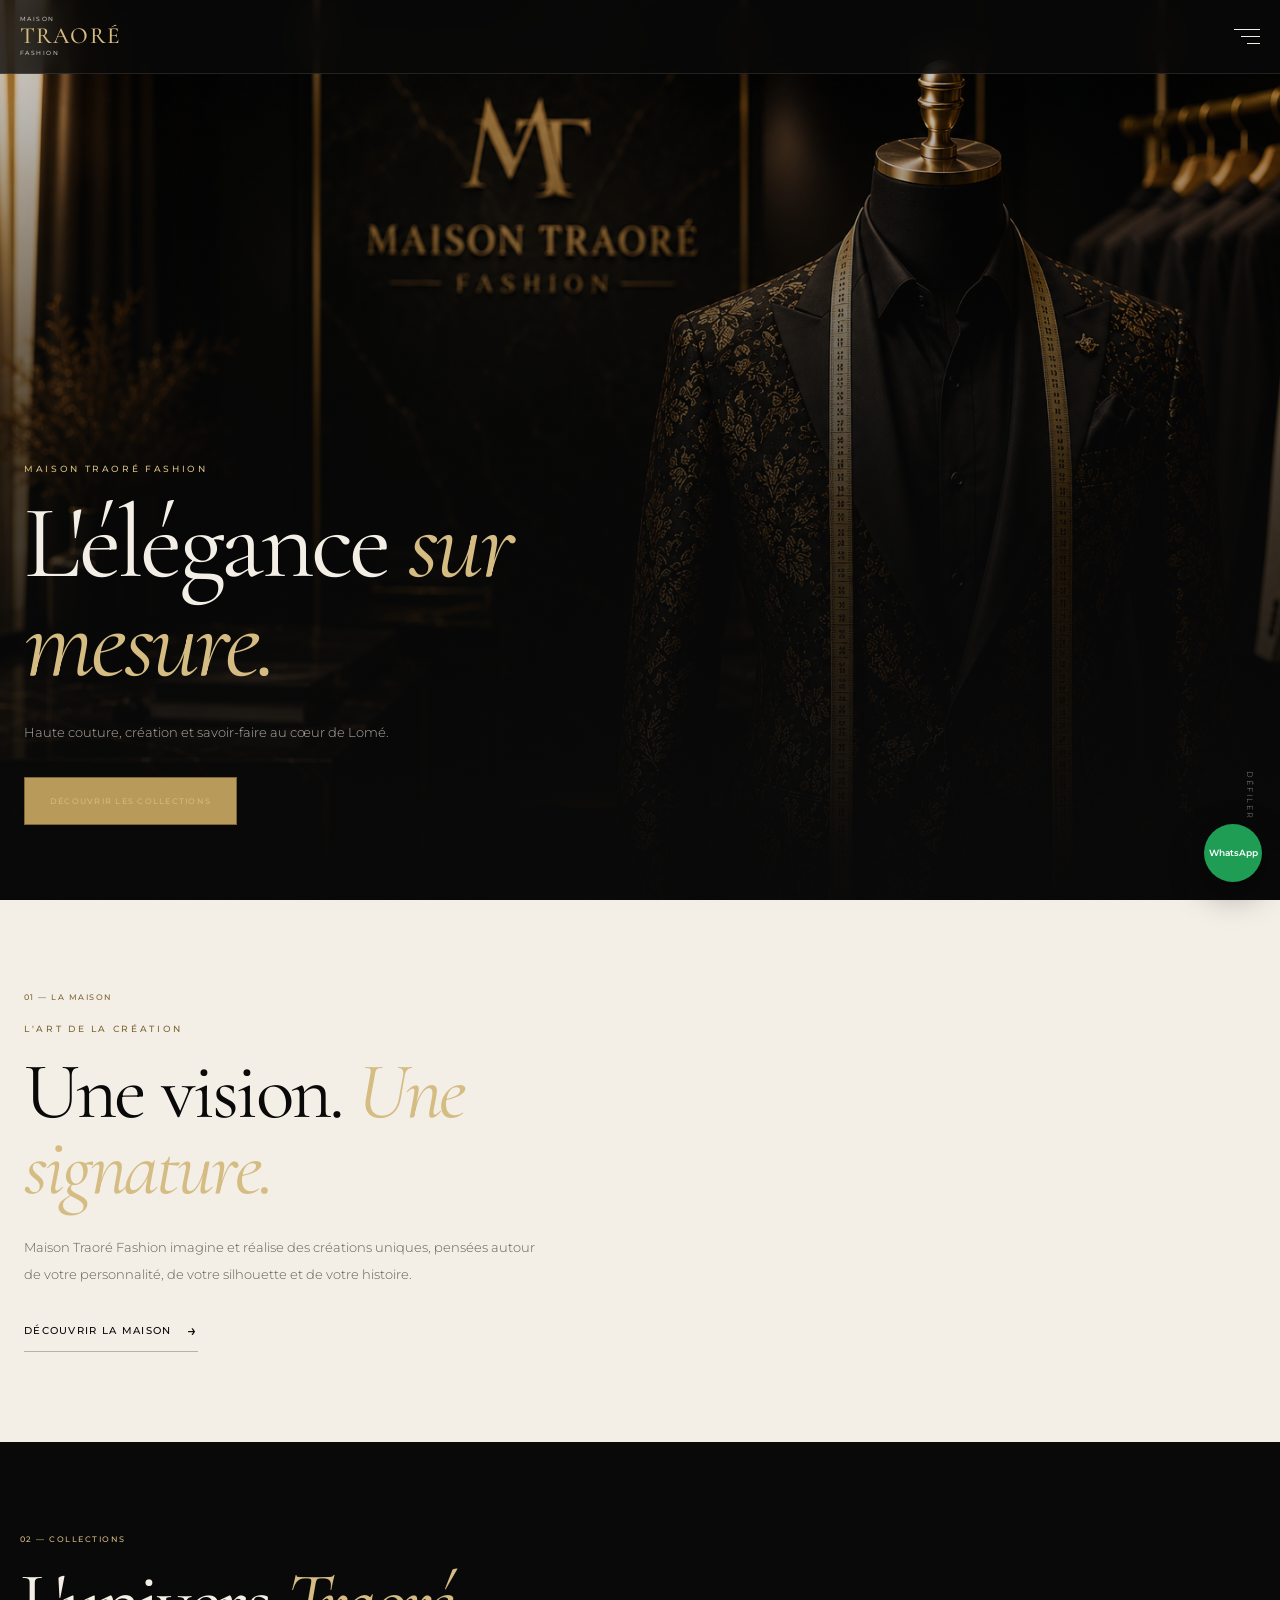
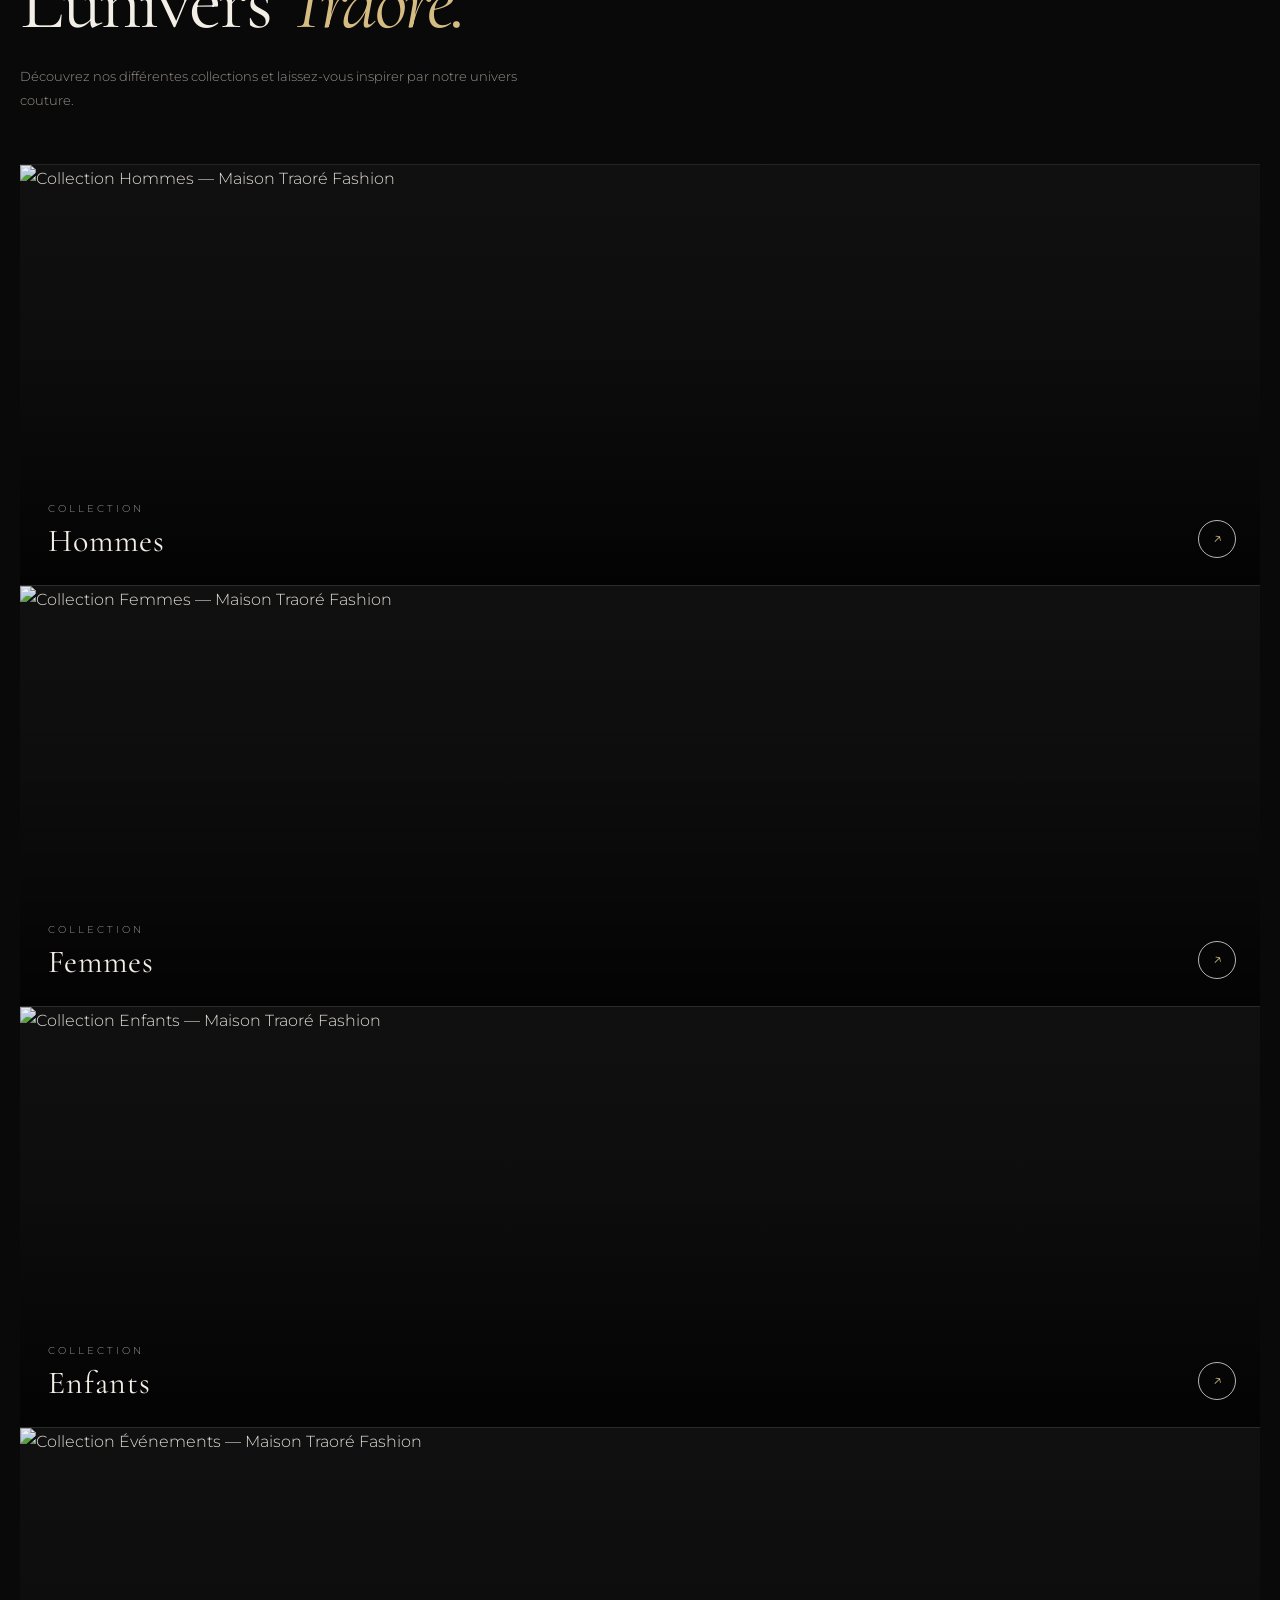
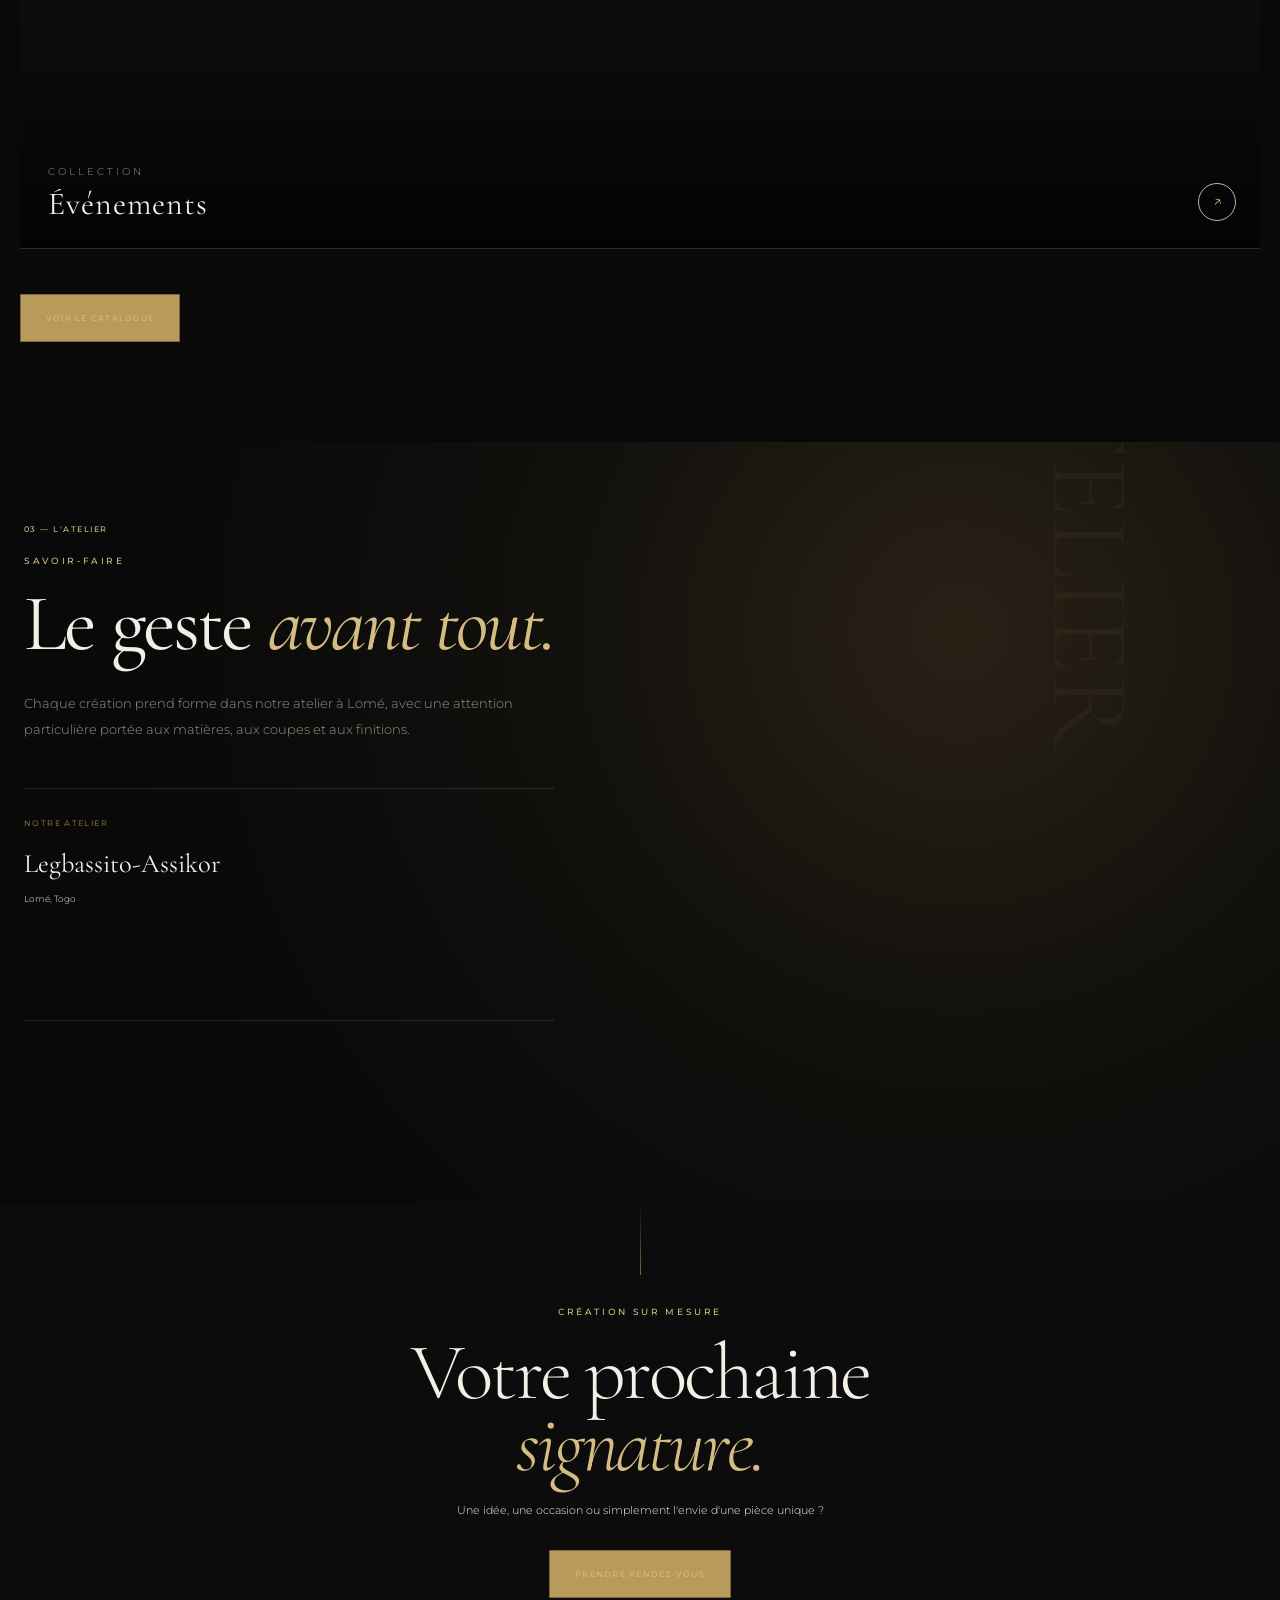
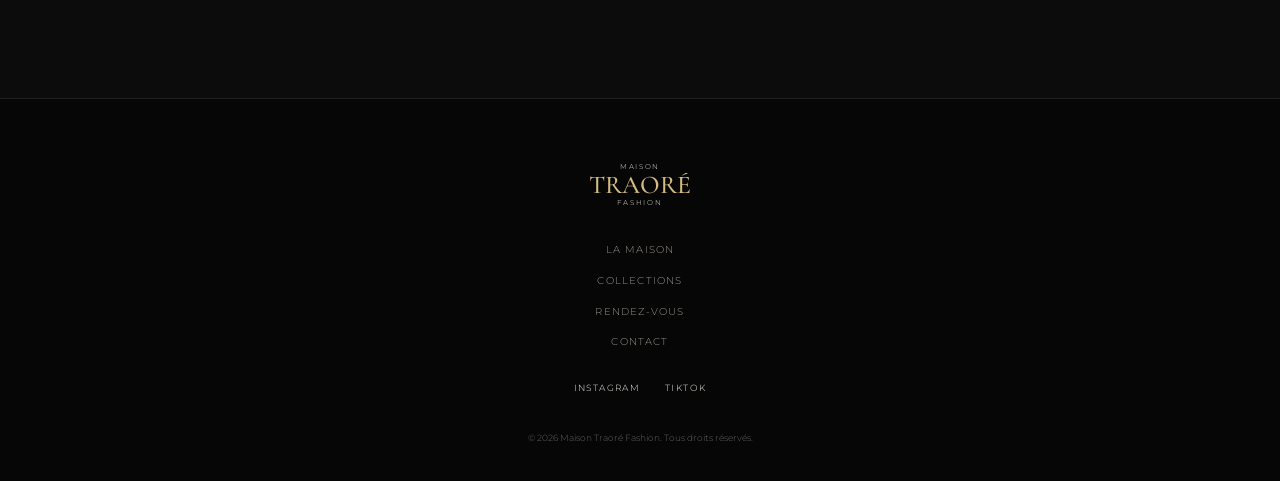
==== index.html @ 82c41916 "index.html aktualisieren" ====
<!DOCTYPE html>
<html lang="fr">
<head>
    <meta charset="UTF-8">
    <meta
        name="viewport"
        content="width=device-width, initial-scale=1.0"
    >
    <meta
        name="description"
        content="Maison Traoré Fashion — Haute couture, créations sur mesure et stylisme à Lomé, Togo. Découvrez nos collections Homme, Femme, Enfant et nos créations pour cérémonies."
    >
    <meta
        name="keywords"
        content="Maison Traoré Fashion, haute couture Lomé, couture Lomé, tailleur Lomé, styliste Lomé, vêtements sur mesure Togo, mode Togo, costume sur mesure, robe sur mesure, cérémonie Togo"
    >
    <meta
        name="author"
        content="Maison Traoré Fashion"
    >
    <meta
        name="robots"
        content="index, follow"
    >
    <meta
        name="theme-color"
        content="#0a0a0a"
    >
    <link
        rel="canonical"
        href="https://mtprod94-droid.github.io/maisontraorefashion/"
    >
    <!-- Open Graph / Social Sharing -->
    <meta
        property="og:type"
        content="website"
    >
    <meta
        property="og:locale"
        content="fr_FR"
    >
    <meta
        property="og:title"
        content="Maison Traoré Fashion | Haute Couture à Lomé"
    >
    <meta
        property="og:description"
        content="Haute couture, créations sur mesure et savoir-faire à Lomé, Togo."
    >
    <meta
        property="og:url"
        content="https://mtprod94-droid.github.io/maisontraorefashion/"
    >
    <meta
        property="og:site_name"
        content="Maison Traoré Fashion"
    >
    <title>
        Maison Traoré Fashion | Haute Couture à Lomé
    </title>
    <!-- Google Fonts -->
    <link
        rel="preconnect"
        href="https://fonts.googleapis.com"
    >
    <link
        rel="preconnect"
        href="https://fonts.gstatic.com"
        crossorigin
    >
    <link
        href="https://fonts.googleapis.com/css2?family=Cormorant+Garamond:wght@300;400;500;600;700&family=Montserrat:wght@300;400;500;600&display=swap"
        rel="stylesheet"
    >
    <!-- Main CSS -->
    <link
        rel="stylesheet"
        href="css/style.css"
    >
</head>
<body>
<!-- =====================================================
     HEADER
===================================================== -->
<header class="site-header">
    <a
        href="index.html"
        class="brand"
        aria-label="Maison Traoré Fashion — Accueil"
    >
        <span class="brand-small">
            MAISON
        </span>
        <span class="brand-name">
            TRAORÉ
        </span>
        <span class="brand-small">
            FASHION
        </span>
    </a>
    <button
        class="menu-toggle"
        type="button"
        aria-label="Ouvrir le menu"
        aria-expanded="false"
        aria-controls="main-navigation"
    >
        <span></span>
        <span></span>
        <span></span>
    </button>
    <nav
        id="main-navigation"
        class="main-navigation"
        aria-label="Navigation principale"
    >
        <a href="index.html">
            Accueil
        </a>
        <a href="about.html">
            La Maison
        </a>
        <a href="collections.html">
            Collections
        </a>
        <a href="#atelier">
            L'Atelier
        </a>
        <a href="rendez-vous.html">
            Rendez-vous
        </a>
        <a href="contact.html">
            Contact
        </a>
    </nav>
</header>
<!-- =====================================================
     HERO
===================================================== -->
<main>
    <section class="hero">
        <div
    class="hero-background"
    style="
        background-image: url('images/images/hero/hero-maison-traore.PNG');
        background-size: cover;
        background-position: center;
        background-repeat: no-repeat;
    "
></div>
        <div class="hero-overlay"></div>
        <div class="hero-content">
            <p class="eyebrow">
                MAISON TRAORÉ FASHION
            </p>
            <h1>
                L'élégance
                <em>sur mesure.</em>
            </h1>
            <p class="hero-text">
                Haute couture, création et savoir-faire
                au cœur de Lomé.
            </p>
            <a
                href="collections.html"
                class="primary-button"
            >
                Découvrir les collections
            </a>
        </div>
        <div class="hero-scroll">
            <span>
                DÉFILER
            </span>
            <i></i>
        </div>
    </section>
<!-- =====================================================
     INTRODUCTION
===================================================== -->
    <section class="intro">
        <div class="section-label">
            01 — LA MAISON
        </div>
        <div class="intro-content">
            <p class="eyebrow dark">
                L'ART DE LA CRÉATION
            </p>
            <h2>
                Une vision.
                <em>Une signature.</em>
            </h2>
            <p class="body-text">
                Maison Traoré Fashion imagine et réalise
                des créations uniques, pensées autour
                de votre personnalité, de votre silhouette
                et de votre histoire.
            </p>
            <a
                href="about.html"
                class="text-link"
            >
                Découvrir la Maison
                <span>→</span>
            </a>
        </div>
    </section>
<!-- =====================================================
     COLLECTIONS PREVIEW
===================================================== -->
    <section class="collections-preview">
        <div class="section-heading">
            <div class="section-label">
                02 — COLLECTIONS
            </div>
            <h2>
                L'univers
                <em>Traoré.</em>
            </h2>
            <p>
                Découvrez nos différentes collections
                et laissez-vous inspirer par notre
                univers couture.
            </p>
        </div>
        <div class="collection-list">

    <a
        href="hommes.html"
        class="collection-item collection-image-item"
    >
        <img
            src="images/images/collections/hommes-collection.PNG"
            alt="Collection Hommes — Maison Traoré Fashion"
        >

        <div class="collection-image-overlay"></div>

        <div class="collection-info">
            <span>COLLECTION</span>
            <h3>Hommes</h3>
        </div>

        <span class="collection-arrow">↗</span>
    </a>


    <a
        href="femmes.html"
        class="collection-item collection-image-item"
    >
        <img
            src="images/images/collections/femmes-collection.PNG"
            alt="Collection Femmes — Maison Traoré Fashion"
        >

        <div class="collection-image-overlay"></div>

        <div class="collection-info">
            <span>COLLECTION</span>
            <h3>Femmes</h3>
        </div>

        <span class="collection-arrow">↗</span>
    </a>


    <a
        href="enfants.html"
        class="collection-item collection-image-item"
    >
        <img
            src="images/images/collections/enfants-collection.PNG"
            alt="Collection Enfants — Maison Traoré Fashion"
        >

        <div class="collection-image-overlay"></div>

        <div class="collection-info">
            <span>COLLECTION</span>
            <h3>Enfants</h3>
        </div>

        <span class="collection-arrow">↗</span>
    </a>


    <a
        href="evenements.html"
        class="collection-item collection-image-item"
    >
        <img
            src="images/images/collections/evenements-collection.PNG"
            alt="Collection Événements — Maison Traoré Fashion"
        >

        <div class="collection-image-overlay"></div>

        <div class="collection-info">
            <span>COLLECTION</span>
            <h3>Événements</h3>
        </div>

        <span class="collection-arrow">↗</span>
    </a>

</div>
        <a
            href="collections.html"
            class="primary-button"
        >
            Voir le catalogue
        </a>
    </section>

<!-- =====================================================
     ATELIER
===================================================== -->
<section
    id="atelier"
    class="atelier"
>
    <div class="atelier-content">
        <div class="section-label">
            03 — L'ATELIER
        </div>
        <p class="eyebrow">
            SAVOIR-FAIRE
        </p>
        <h2>
            Le geste
            <em>avant tout.</em>
        </h2>
        <p class="body-text">
            Chaque création prend forme dans notre
            atelier à Lomé, avec une attention
            particulière portée aux matières,
            aux coupes et aux finitions.
        </p>
        <div class="atelier-location">
            <span>
                NOTRE ATELIER
            </span>
            <strong>
                Legbassito-Assikor
            </strong>
            <p>
                Lomé, Togo
            </p>
            <a
                href="https://maps.app.goo.gl/tiCYas9BjmdCrJ8i6?g_st=com.google.maps.preview.copy"
                target="_blank"
                rel="noopener noreferrer"
                class="text-link"
            >
                Voir l'atelier sur Google Maps
                <span>→</span>
            </a>
        </div>
        <a
            href="rendez-vous.html"
            class="text-link"
        >
            Prendre rendez-vous à l'atelier
            <span>→</span>
        </a>
    </div>
</section>
<!-- =====================================================
     RENDEZ-VOUS
===================================================== -->
    <section class="appointment">
        <div class="appointment-content">
            <p class="eyebrow">
                CRÉATION SUR MESURE
            </p>
            <h2>
                Votre prochaine
                <em>signature.</em>
            </h2>
            <p>
                Une idée, une occasion ou simplement
                l'envie d'une pièce unique ?
            </p>
            <a
                href="rendez-vous.html"
                class="primary-button"
            >
                Prendre rendez-vous
            </a>
        </div>
    </section>
</main>
<!-- =====================================================
     FOOTER
===================================================== -->
<footer class="site-footer">
    <div class="footer-brand">
        <span>
            MAISON
        </span>
        <strong>
            TRAORÉ
        </strong>
        <span>
            FASHION
        </span>
    </div>
    <div class="footer-links">
        <a href="about.html">
            La Maison
        </a>
        <a href="collections.html">
            Collections
        </a>
        <a href="rendez-vous.html">
            Rendez-vous
        </a>
        <a href="contact.html">
            Contact
        </a>
    </div>
    <div class="footer-social">
        <a
    href="https://www.instagram.com/maison_traore/"
    target="_blank"
    rel="noopener noreferrer"
    aria-label="Maison Traoré Fashion sur Instagram"
>
    Instagram
</a>
        <a
    href="https://www.tiktok.com/@togo.boy228"
    target="_blank"
    rel="noopener noreferrer"
    aria-label="Maison Traoré Fashion sur TikTok"
>
    TikTok
</a>
    </div>
    <p class="copyright">
        © 2026 Maison Traoré Fashion.
        Tous droits réservés.
    </p>
</footer>
<!-- =====================================================
     WHATSAPP
===================================================== -->
<a
    href="https://wa.me/22890509669"
    class="whatsapp-button"
    target="_blank"
    rel="noopener noreferrer"
    aria-label="Contacter Maison Traoré Fashion sur WhatsApp"
>
    <span>WhatsApp</span>
</a>
<!-- Main JavaScript -->
<script src="js/script.js"></script>
</body>
</html>
---- css/style.css ----
/* =========================================================
   MAISON TRAORÉ FASHION
   MOBILE-FIRST / HAUTE COUTURE
   ========================================================= */
/* =========================================================
   01 — RESET
   ========================================================= */
*,
*::before,
*::after {
    box-sizing: border-box;
    margin: 0;
    padding: 0;
}
html {
    scroll-behavior: smooth;
    background: #090909;
}
body {
    width: 100%;
    min-width: 320px;
    overflow-x: hidden;
    background: #090909;
    color: #f3eee6;
    font-family: "Montserrat", Arial, sans-serif;
    font-size: 16px;
    font-weight: 300;
    line-height: 1.7;
    -webkit-font-smoothing: antialiased;
    text-rendering: optimizeLegibility;
}
body.menu-open {
    overflow: hidden;
}
a {
    color: inherit;
    text-decoration: none;
}
button {
    border: 0;
    background: none;
    color: inherit;
    font: inherit;
}
img {
    display: block;
    width: 100%;
    max-width: 100%;
}
::selection {
    background: #b89a5a;
    color: #090909;
}
/* =========================================================
   02 — DESIGN VARIABLES
   ========================================================= */
:root {
    --black: #090909;
    --black-soft: #101010;
    --black-light: #181818;
    --cream: #f3eee6;
    --cream-dark: #ded5c8;
    --gold: #b89a5a;
    --gold-light: #d4bc82;
    --gold-dark: #806637;
    --gray: #99938b;
    --gray-dark: #68635d;
    --white: #ffffff;
    --border-dark: rgba(255,255,255,0.11);
    --border-gold: rgba(184,154,90,0.35);
    --border-light: rgba(0,0,0,0.12);
    --serif: "Cormorant Garamond", Georgia, serif;
    --sans: "Montserrat", Arial, sans-serif;
    --ease: cubic-bezier(.22,1,.36,1);
}
/* =========================================================
   03 — TYPOGRAPHY
   ========================================================= */
h1,
h2,
h3 {
    font-family: var(--serif);
    font-weight: 400;
    line-height: 0.95;
    letter-spacing: -0.035em;
}
h1 {
    font-size: clamp(4rem, 18vw, 6.5rem);
}
h2 {
    font-size: clamp(3rem, 14vw, 5rem);
}
h3 {
    font-size: 2.2rem;
}
em {
    color: var(--gold-light);
    font-style: italic;
}
.eyebrow {
    margin-bottom: 18px;
    color: var(--gold-light);
    font-family: var(--sans);
    font-size: 0.59rem;
    font-weight: 500;
    letter-spacing: 0.28em;
    line-height: 1.5;
    text-transform: uppercase;
}
.eyebrow.dark {
    color: var(--gold-dark);
}
.body-text {
    max-width: 520px;
    margin-top: 28px;
    color: var(--gray);
    font-size: 0.82rem;
    line-height: 2;
}
/* =========================================================
   04 — HEADER
   ========================================================= */
.site-header {
    position: fixed;
    z-index: 1000;
    top: 0;
    left: 0;
    display: flex;
    align-items: center;
    justify-content: space-between;
    width: 100%;
    height: 74px;
    padding: 0 20px;
    background: rgba(9,9,9,0.78);
    border-bottom: 1px solid var(--border-dark);
    backdrop-filter: blur(18px);
    -webkit-backdrop-filter: blur(18px);
}
/* =========================================================
   05 — BRAND
   ========================================================= */
.brand {
    display: flex;
    flex-direction: column;
    line-height: 0.82;
    transition:
        opacity 0.3s ease,
        transform 0.5s var(--ease);
}
.brand:hover {
    opacity: 0.8;
    transform: translateY(-1px);
}
.brand-small {
    color: var(--cream);
    font-family: var(--sans);
    font-size: 0.38rem;
    font-weight: 400;
    letter-spacing: 0.24em;
}
.brand-name {
    margin: 5px 0;
    color: var(--gold-light);
    font-family: var(--serif);
    font-size: 1.45rem;
    font-weight: 500;
    letter-spacing: 0.05em;
}
/* =========================================================
   06 — MOBILE MENU BUTTON
   ========================================================= */
.menu-toggle {
    position: relative;
    z-index: 1100;
    display: flex;
    flex-direction: column;
    justify-content: center;
    gap: 6px;
    width: 46px;
    height: 46px;
    cursor: pointer;
}
.menu-toggle span {
    display: block;
    width: 26px;
    height: 1px;
    margin-left: auto;
    background: var(--cream);
    transform-origin: center;
    transition:
        transform 0.5s var(--ease),
        width 0.4s var(--ease),
        opacity 0.3s ease;
}
.menu-toggle span:nth-child(2) {
    width: 19px;
}
.menu-toggle span:nth-child(3) {
    width: 13px;
}
.menu-toggle.active span:nth-child(1) {
    width: 25px;
    transform: translateY(7px) rotate(45deg);
}
.menu-toggle.active span:nth-child(2) {
    opacity: 0;
    transform: scaleX(0);
}
.menu-toggle.active span:nth-child(3) {
    width: 25px;
    transform: translateY(-7px) rotate(-45deg);
}
/* =========================================================
   07 — MOBILE NAVIGATION
   ========================================================= */
.main-navigation {
    position: fixed;
    z-index: 1050;
    top: 74px;
    right: 0;
    display: flex;
    flex-direction: column;
    width: 100%;
    height: calc(100dvh - 74px);
    padding: 28px 24px 50px;
    background: rgba(9,9,9,0.98);
    overflow-y: auto;
    transform: translateX(100%);
    transition:
        transform 0.75s var(--ease);
}
.main-navigation.open {
    transform: translateX(0);
}
.main-navigation a {
    position: relative;
    display: flex;
    align-items: center;
    min-height: 65px;
    border-bottom: 1px solid var(--border-dark);
    color: var(--cream);
    font-family: var(--serif);
    font-size: 2rem;
    transition:
        color 0.3s ease,
        padding-left 0.5s var(--ease);
}
.main-navigation a::after {
    content: "↗";
    margin-left: auto;
    color: var(--gold-light);
    font-family: var(--sans);
    font-size: 0.7rem;
    opacity: 0;
    transform: translateX(-12px);
    transition:
        opacity 0.3s ease,
        transform 0.5s var(--ease);
}
.main-navigation a:hover {
    padding-left: 8px;
    color: var(--gold-light);
}
.main-navigation a:hover::after {
    opacity: 1;
    transform: translateX(0);
}
/* =========================================================
   08 — HERO
   ========================================================= */
.hero {
    position: relative;
    display: flex;
    align-items: flex-end;
    min-height: 100svh;
    padding: 130px 24px 75px;
    overflow: hidden;
    background: var(--black);
}
.hero-background {
    position: absolute;
    inset: 0;
    background:
        radial-gradient(
            circle at 70% 25%,
            #302719 0%,
            #16120d 28%,
            #090909 70%
        );
    transform: scale(1.02);
}
.hero-overlay {
    position: absolute;
    inset: 0;
    background:
        linear-gradient(
            to top,
            rgba(9,9,9,0.98) 4%,
            rgba(9,9,9,0.7) 48%,
            rgba(9,9,9,0.15) 100%
        );
}
.hero-content {
    position: relative;
    z-index: 2;
    max-width: 650px;
    animation:
        hero-in 1.1s 0.15s both var(--ease);
}
.hero-content h1 {
    max-width: 600px;
    margin-bottom: 28px;
}
.hero-text {
    max-width: 430px;
    margin-bottom: 32px;
    color: rgba(243,238,230,0.72);
    font-size: 0.82rem;
    line-height: 1.9;
}
@keyframes hero-in {
    from {
        opacity: 0;
        transform: translateY(45px);
    }
    to {
        opacity: 1;
        transform: translateY(0);
    }
}
/* =========================================================
   09 — PAGE HERO
   ========================================================= */
.page-hero {
    position: relative;
    display: flex;
    align-items: flex-end;
    min-height: 72svh;
    padding: 130px 24px 75px;
    overflow: hidden;
    background: var(--black);
}
.page-hero-background {
    position: absolute;
    inset: 0;
    background:
        radial-gradient(
            circle at 75% 20%,
            #2b2418 0%,
            #15120e 30%,
            #090909 75%
        );
    transform: scale(1.03);
}
.page-hero-overlay {
    position: absolute;
    inset: 0;
    background:
        linear-gradient(
            to top,
            rgba(9,9,9,0.98) 5%,
            rgba(9,9,9,0.68) 55%,
            rgba(9,9,9,0.2) 100%
        );
}
.page-hero-content {
    position: relative;
    z-index: 2;
    width: 100%;
    max-width: 700px;
    animation:
        page-hero-in 1s 0.1s both var(--ease);
}
.page-hero-content h1 {
    margin-bottom: 25px;
}
.hero-description {
    max-width: 470px;
    color: rgba(243,238,230,0.7);
    font-size: 0.8rem;
    line-height: 1.9;
}
@keyframes page-hero-in {
    from {
        opacity: 0;
        transform: translateY(35px);
    }
    to {
        opacity: 1;
        transform: translateY(0);
    }
}
/* =========================================================
   10 — HERO SCROLL
   ========================================================= */
.hero-scroll {
    position: absolute;
    z-index: 3;
    right: 24px;
    bottom: 30px;
    display: flex;
    align-items: center;
    gap: 10px;
    color: var(--gray);
    font-size: 0.5rem;
    letter-spacing: 0.25em;
    writing-mode: vertical-rl;
}
.hero-scroll i {
    display: block;
    width: 1px;
    height: 40px;
    background: var(--gold);
    animation: scroll-line 1.8s infinite ease-in-out;
}
@keyframes scroll-line {
    0%,
    100% {
        opacity: 0.3;
        transform: scaleY(0.5);
        transform-origin: top;
    }
    50% {
        opacity: 1;
        transform: scaleY(1);
    }
}
/* =========================================================
   11 — BUTTONS
   ========================================================= */
.primary-button {
    display: inline-flex;
    align-items: center;
    justify-content: center;
    min-height: 52px;
    padding: 0 26px;
    background: var(--gold);
    color: var(--black);
    font-family: var(--sans);
    font-size: 0.6rem;
    font-weight: 500;
    letter-spacing: 0.14em;
    text-transform: uppercase;
    transition:
        background 0.3s ease,
        color 0.3s ease,
        transform 0.5s var(--ease);
}
.primary-button:hover {
    background: var(--gold-light);
    transform: translateY(-3px);
}
/* =========================================================
   12 — SECTION LABEL
   ========================================================= */
.section-label {
    margin-bottom: 45px;
    color: var(--gold-light);
    font-family: var(--sans);
    font-size: 0.57rem;
    font-weight: 500;
    letter-spacing: 0.22em;
}
.intro .section-label {
    color: var(--gold-dark);
}
/* =========================================================
   13 — INTRO
   ========================================================= */
.intro {
    padding: 90px 24px;
    background: var(--cream);
    color: var(--black);
}
.intro-content {
    max-width: 650px;
}
.intro h2 {
    max-width: 600px;
}
.intro .body-text {
    color: #625d56;
}
/* =========================================================
   14 — TEXT LINK
   ========================================================= */
.text-link {
    display: inline-flex;
    align-items: center;
    gap: 15px;
    margin-top: 30px;
    color: var(--black);
    font-family: var(--sans);
    font-size: 0.62rem;
    font-weight: 500;
    letter-spacing: 0.13em;
    text-transform: uppercase;
    border-bottom: 1px solid rgba(0,0,0,0.25);
    padding-bottom: 7px;
    transition:
        color 0.3s ease,
        gap 0.5s var(--ease);
}
.text-link span {
    font-size: 1rem;
}
.text-link:hover {
    gap: 22px;
    color: var(--gold-dark);
}
/* =========================================================
   15 — COLLECTION PREVIEW
========================================================= */
.collections-preview {
    padding: 90px 20px 100px;
    background: var(--black);
}
.section-heading {
    margin-bottom: 50px;
}
.section-heading h2 {
    max-width: 600px;
}
.section-heading p {
    max-width: 500px;
    margin-top: 25px;
    color: var(--gray);
    font-size: 0.8rem;
    line-height: 1.9;
}
.collection-list {
    border-top: 1px solid var(--border-dark);
}
.collection-item {
    display: grid;
    grid-template-columns: 48px 1fr 30px;
    align-items: center;
    gap: 12px;
    min-height: 115px;
    border-bottom: 1px solid var(--border-dark);
    transition:
        padding-left 0.5s var(--ease),
        background 0.5s ease;
}
.collection-item:hover {
    padding-left: 8px;
    background:
        linear-gradient(
            90deg,
            rgba(185,154,90,0.08),
            transparent
        );
}
.collection-number {
    color: var(--gold-dark);
    font-family: var(--sans);
    font-size: 0.6rem;
    letter-spacing: 0.1em;
}
.collection-info span {
    display: block;
    margin-bottom: 5px;
    color: var(--gray);
    font-family: var(--sans);
    font-size: 0.48rem;
    letter-spacing: 0.2em;
}
.collection-info h3 {
    color: var(--cream);
    font-size: 2rem;
}
.collection-arrow {
    color: var(--gold-light);
    font-size: 1.1rem;
    transition:
        transform 0.5s var(--ease);
}
.collection-item:hover .collection-arrow {
    transform: translate(3px, -3px);
}
.collections-preview > .primary-button {
    margin-top: 45px;
}
/* =========================================================
   16 — CATALOGUE PAGE
========================================================= */
.catalog {
    padding: 80px 20px 100px;
    background: var(--black);
}
.catalog-header {
    max-width: 700px;
    margin-bottom: 55px;
}
.catalog-header h2 {
    max-width: 650px;
}
.heading-description {
    max-width: 520px;
    margin-top: 25px;
    color: var(--gray);
    font-size: 0.82rem;
    line-height: 2;
}
/* =========================================================
   17 — BREADCRUMB
========================================================= */
.menu-breadcrumb {
    display: flex;
    align-items: center;
    gap: 9px;
    margin-bottom: 55px;
    color: var(--gray);
    font-family: var(--sans);
    font-size: 0.58rem;
    letter-spacing: 0.12em;
    text-transform: uppercase;
}
.menu-breadcrumb a {
    color: var(--gold-light);
    transition: color 0.3s ease;
}
.menu-breadcrumb a:hover {
    color: var(--white);
}
.menu-breadcrumb strong {
    color: var(--cream);
    font-weight: 400;
}
/* =========================================================
   18 — CATALOGUE GRID
========================================================= */
.catalog-grid {
    display: grid;
    gap: 18px;
}
.catalog-card {
    position: relative;
    display: flex;
    flex-direction: column;
    min-height: 390px;
    overflow: hidden;
    background: var(--black-light);
    border: 1px solid var(--border-dark);
    transition:
        transform 0.6s var(--ease),
        border-color 0.4s ease;
}
.catalog-card:hover {
    transform: translateY(-5px);
    border-color: var(--border-gold);
}
.catalog-card-image {
    position: relative;
    min-height: 230px;
    background:
        linear-gradient(
            135deg,
            #262019,
            #11100e
        );
    overflow: hidden;
}
.catalog-card-image::after {
    content: "";
    position: absolute;
    inset: 0;
    background:
        linear-gradient(
            to bottom,
            transparent 40%,
            rgba(9,9,9,0.5)
        );
}
.catalog-men {
    background:
        radial-gradient(
            circle at 50% 30%,
            #3a3023,
            #11100e 70%
        );
}
.catalog-women {
    background:
        radial-gradient(
            circle at 50% 30%,
            #33291f,
            #11100e 70%
        );
}
.catalog-children {
    background:
        radial-gradient(
            circle at 50% 30%,
            #302a21,
            #11100e 70%
        );
}
.catalog-events {
    background:
        radial-gradient(
            circle at 50% 30%,
            #3a2d1d,
            #11100e 70%
        );
}
.catalog-card-content {
    position: relative;
    z-index: 2;
    display: flex;
    flex-direction: column;
    flex: 1;
    padding: 25px 22px 28px;
    background: var(--black-light);
}
.catalog-card-content > span {
    margin-bottom: 8px;
    color: var(--gold-light);
    font-family: var(--sans);
    font-size: 0.5rem;
    letter-spacing: 0.2em;
}
.catalog-card-content h3 {
    margin-bottom: 10px;
    color: var(--cream);
    font-size: 2.3rem;
}
.catalog-card-content p {
    margin-top: auto;
    color: var(--gray);
    font-size: 0.72rem;
    line-height: 1.8;
}
/* =========================================================
   19 — ATELIER
========================================================= */
.atelier {
    position: relative;
    min-height: 650px;
    display: flex;
    align-items: flex-end;
    padding: 80px 24px;
    background:
        radial-gradient(
            circle at 75% 25%,
            #292116 0%,
            #11100d 38%,
            #090909 75%
        );
    overflow: hidden;
}
.atelier::before {
    content: "ATELIER";
    position: absolute;
    top: 35px;
    right: -25px;
    color: rgba(185,154,90,0.06);
    font-family: var(--serif);
    font-size: 7rem;
    line-height: 1;
    transform: rotate(90deg);
}
.atelier-content {
    position: relative;
    z-index: 2;
    max-width: 600px;
}
/* =========================================================
   20 — APPOINTMENT
========================================================= */
.appointment {
    padding: 100px 24px;
    background:
        linear-gradient(
            135deg,
            #19140d,
            #0a0a0a
        );
    text-align: center;
}
.appointment-content {
    max-width: 620px;
    margin: 0 auto;
}
.appointment h2 {
    margin-bottom: 25px;
}
.appointment p:not(.eyebrow) {
    max-width: 450px;
    margin: 0 auto 32px;
    color: var(--gray);
    font-size: 0.8rem;
    line-height: 1.9;
}
/* =========================================================
   21 — FOOTER
========================================================= */
.site-footer {
    padding: 65px 24px 35px;
    background: #060606;
    border-top: 1px solid var(--border-dark);
    text-align: center;
}
.footer-brand {
    display: flex;
    flex-direction: column;
    margin-bottom: 35px;
    line-height: 0.8;
}
.footer-brand span {
    color: var(--cream);
    font-size: 0.43rem;
    letter-spacing: 0.25em;
}
.footer-brand strong {
    margin: 5px 0;
    color: var(--gold-light);
    font-family: var(--serif);
    font-size: 1.6rem;
    font-weight: 500;
}
.footer-links {
    display: flex;
    flex-direction: column;
    gap: 14px;
    margin-bottom: 30px;
}
.footer-links a {
    color: var(--gray);
    font-size: 0.62rem;
    letter-spacing: 0.12em;
    text-transform: uppercase;
    transition: color 0.3s ease;
}
.footer-links a:hover {
    color: var(--gold-light);
}
.footer-social {
    display: flex;
    justify-content: center;
    gap: 25px;
    margin-bottom: 35px;
}
.footer-social a {
    color: var(--cream);
    font-size: 0.58rem;
    letter-spacing: 0.15em;
    text-transform: uppercase;
    transition: color 0.3s ease;
}
.footer-social a:hover {
    color: var(--gold-light);
}
.copyright {
    color: #626262;
    font-size: 0.55rem;
}
/* =========================================================
   22 — WHATSAPP
========================================================= */
.whatsapp-button {
    position: fixed;
    z-index: 900;
    right: 18px;
    bottom: 18px;
    display: flex;
    align-items: center;
    justify-content: center;
    width: 58px;
    height: 58px;
    border-radius: 50%;
    background: #1f9d55;
    color: #ffffff;
    box-shadow:
        0 12px 35px rgba(0,0,0,0.4);
    font-size: 0.55rem;
    font-weight: 600;
    transition:
        transform 0.5s var(--ease),
        box-shadow 0.5s var(--ease);
}
.whatsapp-button:hover {
    transform: scale(1.08);
    box-shadow:
        0 16px 45px rgba(0,0,0,0.5);
}
/* =========================================================
   23 — SCROLL REVEAL
========================================================= */
.reveal {
    opacity: 0;
    transform: translateY(35px);
    transition:
        opacity 0.9s var(--ease),
        transform 0.9s var(--ease);
}
.reveal.is-visible {
    opacity: 1;
    transform: translateY(0);
}
/* =========================================================
   24 — FOCUS
========================================================= */
:focus-visible {
    outline: 1px solid var(--gold-light);
    outline-offset: 5px;
}
/* =========================================================
   25 — REDUCED MOTION
========================================================= */
@media (prefers-reduced-motion: reduce) {
    html {
        scroll-behavior: auto;
    }
    *,
    *::before,
    *::after {
        animation-duration: 0.01ms !important;
        animation-iteration-count: 1 !important;
        transition-duration: 0.01ms !important;
    }
}
/* =========================================================
   END — MOBILE FIRST
   ========================================================= */

/* =========================================================
   MULTI-LEVEL MOBILE NAVIGATION
   ========================================================= */
.nav-submenu-wrapper {
    position: relative;
    width: 100%;
}
/* =========================================================
   COLLECTIONS BUTTON
   ========================================================= */
.nav-submenu-trigger {
    display: flex;
    align-items: center;
    justify-content: space-between;
    width: 100%;
    min-height: 65px;
    padding: 0;
    color: var(--cream);
    font-family: var(--serif);
    font-size: 2rem;
    font-weight: 400;
    text-align: left;
    border-bottom: 1px solid var(--border-dark);
    cursor: pointer;
    transition:
        color 0.3s ease,
        padding-left 0.5s var(--ease);
}
.nav-submenu-trigger:hover {
    padding-left: 8px;
    color: var(--gold-light);
}
/* =========================================================
   ARROW
   ========================================================= */
.submenu-arrow {
    display: flex;
    align-items: center;
    justify-content: center;
    width: 35px;
    height: 35px;
    color: var(--gold-light);
    font-family: var(--sans);
    font-size: 1.4rem;
    font-weight: 300;
    transition:
        transform 0.5s var(--ease);
}
.nav-submenu-wrapper.submenu-active
.submenu-arrow {
    transform: rotate(180deg);
}
/* =========================================================
   SUBMENU PANEL
   ========================================================= */
.nav-submenu {
    position: absolute;
    z-index: 10;
    top: 0;
    left: 0;
    width: 100%;
    min-height: 100%;
    padding: 0 0 30px;
    background: rgba(9,9,9,0.99);
    opacity: 0;
    visibility: hidden;
    transform: translateX(30px);
    transition:
        opacity 0.45s ease,
        transform 0.6s var(--ease),
        visibility 0.45s ease;
}
.nav-submenu-wrapper.submenu-active
.nav-submenu {
    opacity: 1;
    visibility: visible;
    transform: translateX(0);
}
/* =========================================================
   SUBMENU HEADER
   ========================================================= */
.nav-submenu-header {
    min-height: 65px;
    border-bottom: 1px solid var(--border-dark);
}
.nav-submenu-back {
    display: flex;
    align-items: center;
    gap: 12px;
    width: 100%;
    min-height: 65px;
    padding: 0;
    color: var(--cream);
    font-family: var(--serif);
    font-size: 1.45rem;
    cursor: pointer;
    transition:
        color 0.3s ease,
        padding-left 0.5s var(--ease);
}
.nav-submenu-back:hover {
    padding-left: 8px;
    color: var(--gold-light);
}
.nav-submenu-back span:first-child {
    color: var(--gold-light);
    font-family: var(--sans);
    font-size: 1.2rem;
}
/* =========================================================
   MAIN CATALOGUE LINK
   ========================================================= */
.nav-submenu-main {
    display: flex;
    align-items: center;
    justify-content: space-between;
    min-height: 68px;
    padding: 0 4px;
    border-bottom: 1px solid var(--border-dark);
    color: var(--gold-light);
    font-family: var(--sans);
    font-size: 0.58rem;
    font-weight: 500;
    letter-spacing: 0.15em;
    text-transform: uppercase;
    transition:
        padding-left 0.5s var(--ease),
        color 0.3s ease;
}
.nav-submenu-main:hover {
    padding-left: 10px;
    color: var(--white);
}
/* =========================================================
   CATEGORY LINKS
   ========================================================= */
.nav-submenu-link {
    display: grid;
    grid-template-columns: 42px 1fr 30px;
    align-items: center;
    gap: 8px;
    min-height: 72px;
    padding: 0 4px;
    border-bottom: 1px solid var(--border-dark);
    transition:
        padding-left 0.5s var(--ease),
        background 0.4s ease;
}
.nav-submenu-link:hover {
    padding-left: 12px;
    background:
        linear-gradient(
            90deg,
            rgba(184,154,90,0.08),
            transparent
        );
}
/* =========================================================
   NUMBER
   ========================================================= */
.submenu-number {
    color: var(--gold-dark);
    font-family: var(--sans);
    font-size: 0.55rem;
    letter-spacing: 0.1em;
}
/* =========================================================
   TITLE
   ========================================================= */
.submenu-title {
    color: var(--cream);
    font-family: var(--serif);
    font-size: 1.8rem;
    transition: color 0.3s ease;
}
.nav-submenu-link:hover
.submenu-title {
    color: var(--gold-light);
}
/* =========================================================
   SMALL ARROW
   ========================================================= */
.submenu-arrow-small {
    color: var(--gold-light);
    font-family: var(--sans);
    font-size: 0.8rem;
    transition:
        transform 0.5s var(--ease);
}
.nav-submenu-link:hover
.submenu-arrow-small {
    transform: translate(3px, -3px);
}
/* =========================================================
   MENU OPEN ANIMATION
   ========================================================= */
.main-navigation.open
.nav-submenu-wrapper:not(.submenu-active) {
    animation:
        menu-item-in 0.6s var(--ease) both;
}
@keyframes menu-item-in {
    from {
        opacity: 0;
        transform: translateY(8px);
    }
    to {
        opacity: 1;
        transform: translateY(0);
    }
}
/* =========================================================
   HEADER HIDE ON SCROLL
   ========================================================= */
.site-header {
    transition:
        transform 0.6s var(--ease),
        background 0.4s ease;
}
.site-header.header-hidden {
    transform: translateY(-100%);
}
/* =========================================================
   MOBILE SAFETY
   ========================================================= */
@media (max-width: 380px) {
    .main-navigation {
        padding-left: 18px;
        padding-right: 18px;
    }
    .main-navigation a {
        font-size: 1.75rem;
    }
    .nav-submenu-trigger {
        font-size: 1.75rem;
    }
    .submenu-title {
        font-size: 1.6rem;
    }
}

/* =========================================================
   FINAL MOBILE MENU — CLEAN HAUTE COUTURE
   ========================================================= */
.main-navigation {
    padding: 34px 24px 50px;
}
/* =========================================================
   MAIN MENU ITEMS
   ========================================================= */
.main-navigation > a,
.nav-submenu-trigger {
    min-height: 58px;
    font-family: var(--serif);
    font-size: 1.65rem;
    font-weight: 400;
    letter-spacing: -0.01em;
    border-bottom: 1px solid var(--border-dark);
}
/* =========================================================
   COLLECTIONS
   ========================================================= */
.nav-submenu-wrapper {
    border-bottom: 1px solid var(--border-dark);
}
.nav-submenu-trigger {
    border-bottom: 0;
}
/* =========================================================
   ARROW
   ========================================================= */
.submenu-arrow {
    width: 30px;
    height: 30px;
    color: var(--gold-light);
    font-size: 1.1rem;
}
/* =========================================================
   SUBMENU
   ========================================================= */
.nav-submenu {
    position: absolute;
    top: 0;
    left: 0;
    width: 100%;
    padding: 0 24px 35px;
    background: #090909;
}
/* =========================================================
   BACK BUTTON
   ========================================================= */
.nav-submenu-header {
    min-height: 58px;
}
.nav-submenu-back {
    min-height: 58px;
    font-size: 1rem;
    letter-spacing: 0.02em;
}
/* =========================================================
   CATALOGUE LINK
   ========================================================= */
.nav-submenu-main {
    min-height: 54px;
    padding: 0;
    color: var(--gold-light);
    font-family: var(--sans);
    font-size: 0.52rem;
    font-weight: 500;
    letter-spacing: 0.16em;
    text-transform: uppercase;
}
/* =========================================================
   CATEGORY LINKS
   ========================================================= */
.nav-submenu-link {
    grid-template-columns: 32px 1fr 24px;
    min-height: 61px;
    padding: 0;
    border-bottom: 1px solid var(--border-dark);
}
/* =========================================================
   NUMBER
   ========================================================= */
.submenu-number {
    color: var(--gold-dark);
    font-size: 0.48rem;
}
/* =========================================================
   CATEGORY NAME
   ========================================================= */
.submenu-title {
    font-family: var(--serif);
    font-size: 1.45rem;
    font-weight: 400;
    letter-spacing: 0;
}
/* =========================================================
   SMALL ARROW
   ========================================================= */
.submenu-arrow-small {
    font-size: 0.7rem;
}
/* =========================================================
   REMOVE EXCESSIVE HOVER MOVEMENT
   ========================================================= */
.main-navigation a:hover,
.nav-submenu-trigger:hover,
.nav-submenu-link:hover {
    padding-left: 0;
}
/* =========================================================
   ACTIVE COLLECTIONS
   ========================================================= */
.nav-submenu-wrapper.submenu-active
.nav-submenu-trigger {
    color: var(--gold-light);
}
/* =========================================================
   SMALL PHONES
   ========================================================= */
@media (max-width: 380px) {
    .main-navigation {
        padding: 28px 20px 40px;
    }
    .main-navigation > a,
    .nav-submenu-trigger {
        min-height: 54px;
        font-size: 1.5rem;
    }
    .nav-submenu {
        padding-left: 20px;
        padding-right: 20px;
    }
    .submenu-title {
        font-size: 1.3rem;
    }
}

/* =========================================================
   FIX — THIRD LEVEL MENU
   HOMMES MUST STAY CLOSED
   ========================================================= */
.nav-category-wrapper {
    position: relative;
    width: 100%;
}
/* Hommes button */
.nav-category-trigger {
    display: flex;
    align-items: center;
    justify-content: space-between;
    width: 100%;
    min-height: 61px;
    padding: 0;
    border: 0;
    border-bottom: 1px solid var(--border-dark);
    background: transparent;
    color: var(--cream);
    font-family: var(--serif);
    font-size: 1.45rem;
    font-weight: 400;
    text-align: left;
    cursor: pointer;
    transition:
        color 0.3s ease,
        padding-left 0.4s ease;
}
.nav-category-trigger:hover {
    color: var(--gold-light);
}
/* Arrow */
.category-arrow {
    color: var(--gold-light);
    font-family: var(--sans);
    font-size: 1.1rem;
    transition:
        transform 0.4s ease;
}
/* =========================================================
   THIRD LEVEL PANEL
   ========================================================= */
.nav-category-submenu {
    position: absolute;
    top: 0;
    left: 0;
    z-index: 30;
    width: 100%;
    min-height: 100%;
    padding: 0 24px 35px;
    background: #090909;
    opacity: 0;
    visibility: hidden;
    pointer-events: none;
    transform: translateX(30px);
    transition:
        opacity 0.35s ease,
        transform 0.45s ease,
        visibility 0.35s ease;
}
/* Only open after clicking Hommes */
.nav-category-wrapper.category-active
.nav-category-submenu {
    opacity: 1;
    visibility: visible;
    pointer-events: auto;
    transform: translateX(0);
}
/* Rotate arrow only when active */
.nav-category-wrapper.category-active
.category-arrow {
    transform: rotate(180deg);
}
/* =========================================================
   THIRD LEVEL HEADER
   ========================================================= */
.nav-category-header {
    min-height: 58px;
    border-bottom: 1px solid var(--border-dark);
}
.nav-category-back {
    display: flex;
    align-items: center;
    gap: 12px;
    width: 100%;
    min-height: 58px;
    padding: 0;
    border: 0;
    background: transparent;
    color: var(--cream);
    font-family: var(--serif);
    font-size: 1rem;
    font-weight: 400;
    cursor: pointer;
}
.nav-category-back span:first-child {
    color: var(--gold-light);
    font-family: var(--sans);
    font-size: 1.2rem;
}
/* =========================================================
   THIRD LEVEL LINKS
   ========================================================= */
.nav-category-submenu
.nav-submenu-link {
    min-height: 58px;
    grid-template-columns: 32px 1fr 24px;
    padding: 0;
    border-bottom: 1px solid var(--border-dark);
}
.nav-category-submenu
.submenu-title {
    font-size: 1.25rem;
}
/* =========================================================
   IMPORTANT:
   COLLECTIONS PANEL MUST NOT OPEN HOMMES AUTOMATICALLY
   ========================================================= */
.nav-submenu-wrapper:not(.submenu-active)
.nav-category-submenu {
    opacity: 0 !important;
    visibility: hidden !important;
    pointer-events: none !important;
}
/* =========================================================
   SMALL PHONES
   ========================================================= */
@media (max-width: 380px) {
    .nav-category-submenu {
        padding-left: 20px;
        padding-right: 20px;
    }
    .nav-category-trigger {
        min-height: 56px;
        font-size: 1.3rem;
    }
    .nav-category-submenu
    .submenu-title {
        font-size: 1.15rem;
    }
}

/* =========================================================
   HOMMES — HAUTE COUTURE CATALOG
   ========================================================= */
.catalog {
    width: 100%;
    padding: 0 22px 90px;
}
/* =========================================================
   BREADCRUMB
   ========================================================= */
.menu-breadcrumb {
    display: flex;
    align-items: center;
    gap: 10px;
    padding: 22px 0 50px;
    font-family: var(--sans);
    font-size: 0.55rem;
    letter-spacing: 0.16em;
    text-transform: uppercase;
}
.menu-breadcrumb a {
    color: var(--gold-light);
}
.menu-breadcrumb span {
    opacity: 0.4;
}
.menu-breadcrumb strong {
    font-weight: 400;
    opacity: 0.65;
}
/* =========================================================
   CATALOG HEADER
   ========================================================= */
.catalog-header {
    max-width: 600px;
    margin-bottom: 45px;
}
.section-label {
    margin-bottom: 18px;
    color: var(--gold-light);
    font-family: var(--sans);
    font-size: 0.52rem;
    font-weight: 500;
    letter-spacing: 0.18em;
}
.catalog-header h2 {
    margin: 0 0 20px;
    font-family: var(--serif);
    font-size: clamp(2.8rem, 12vw, 4.5rem);
    font-weight: 300;
    line-height: 0.9;
}
.catalog-header h2 em {
    font-style: italic;
    font-weight: 300;
}
.heading-description {
    max-width: 520px;
    color: var(--text-muted);
    font-family: var(--sans);
    font-size: 0.72rem;
    font-weight: 300;
    line-height: 1.9;
}
/* =========================================================
   CATEGORY NAVIGATION
   ========================================================= */
.catalog-category-nav {
    display: flex;
    gap: 8px;
    width: calc(100% + 44px);
    margin-left: -22px;
    margin-bottom: 75px;
    padding: 0 22px 14px;
    overflow-x: auto;
    scrollbar-width: none;
}
.catalog-category-nav::-webkit-scrollbar {
    display: none;
}
.catalog-category-nav a {
    flex-shrink: 0;
    padding: 10px 15px;
    border: 1px solid rgba(255,255,255,0.12);
    color: var(--text-muted);
    font-family: var(--sans);
    font-size: 0.52rem;
    letter-spacing: 0.12em;
    text-transform: uppercase;
    transition:
        color 0.3s ease,
        border-color 0.3s ease,
        background 0.3s ease;
}
.catalog-category-nav a:hover,
.catalog-category-nav a:active {
    color: var(--gold-light);
    border-color: var(--gold-dark);
}
/* =========================================================
   CATEGORY
   ========================================================= */
.catalog-category {
    margin-bottom: 100px;
    scroll-margin-top: 30px;
}
.category-heading {
    margin-bottom: 30px;
}
.category-heading > span {
    display: block;
    margin-bottom: 8px;
    color: var(--gold-dark);
    font-family: var(--sans);
    font-size: 0.5rem;
    letter-spacing: 0.18em;
}
.category-heading h2 {
    margin: 0 0 8px;
    font-family: var(--serif);
    font-size: 2.6rem;
    font-weight: 300;
}
.category-heading p {
    max-width: 390px;
    margin: 0;
    color: var(--text-muted);
    font-family: var(--sans);
    font-size: 0.65rem;
    line-height: 1.7;
}
/* =========================================================
   CATALOG GRID
   ========================================================= */
.catalog-grid {
    display: grid;
    grid-template-columns: repeat(2, minmax(0, 1fr));
    gap: 10px;
}
/* =========================================================
   CATALOG CARD
   ========================================================= */
.catalog-card {
    min-width: 0;
    overflow: hidden;
    background: #101010;
    transition:
        transform 0.5s ease,
        box-shadow 0.5s ease;
}
.catalog-card:hover {
    transform: translateY(-4px);
    box-shadow:
        0 18px 45px rgba(0,0,0,0.35);
}
/* =========================================================
   IMAGE PLACEHOLDER
   ========================================================= */
.catalog-image {
    position: relative;
    display: flex;
    align-items: center;
    justify-content: center;
    width: 100%;
    aspect-ratio: 3 / 4;
    overflow: hidden;
    background:
        linear-gradient(
            145deg,
            #171717 0%,
            #0c0c0c 55%,
            #151515 100%
        );
}
.catalog-image::before {
    content: "";
    position: absolute;
    inset: 12px;
    border: 1px solid rgba(193,164,103,0.16);
    pointer-events: none;
}
.catalog-image::after {
    content: "";
    position: absolute;
    inset: 0;
    background:
        radial-gradient(
            circle at 50% 40%,
            rgba(255,255,255,0.05),
            transparent 55%
        );
    pointer-events: none;
}
.catalog-image span {
    position: relative;
    z-index: 2;
    color: rgba(255,255,255,0.32);
    font-family: var(--sans);
    font-size: 0.42rem;
    letter-spacing: 0.18em;
    text-transform: uppercase;
}
/* =========================================================
   CARD INFORMATION
   ========================================================= */
.catalog-card-info {
    padding: 18px 14px 20px;
}
.catalog-card-info > span {
    display: block;
    margin-bottom: 7px;
    color: var(--gold-dark);
    font-family: var(--sans);
    font-size: 0.43rem;
    letter-spacing: 0.15em;
}
.catalog-card-info h3 {
    margin: 0 0 5px;
    font-family: var(--serif);
    font-size: 1.25rem;
    font-weight: 400;
}
.catalog-card-info p {
    margin: 0;
    color: var(--text-muted);
    font-family: var(--sans);
    font-size: 0.52rem;
    line-height: 1.6;
}
/* =========================================================
   APPOINTMENT
   ========================================================= */
.appointment {
    position: relative;
    padding: 100px 24px;
    overflow: hidden;
    background: #0c0c0c;
}
.appointment::before {
    content: "";
    position: absolute;
    top: 0;
    left: 50%;
    width: 1px;
    height: 70px;
    background:
        linear-gradient(
            to bottom,
            transparent,
            var(--gold-dark)
        );
}
.appointment-content {
    position: relative;
    z-index: 2;
    max-width: 520px;
    margin: auto;
    text-align: center;
}
.appointment-content h2 {
    margin: 15px 0 20px;
    font-family: var(--serif);
    font-size: clamp(3rem, 13vw, 5rem);
    font-weight: 300;
    line-height: 0.9;
}
.appointment-content h2 em {
    font-style: italic;
}
.appointment-content p:not(.eyebrow) {
    max-width: 400px;
    margin: 0 auto 30px;
    color: var(--text-muted);
    font-family: var(--sans);
    font-size: 0.68rem;
    line-height: 1.8;
}
/* =========================================================
   PRIMARY BUTTON
   ========================================================= */
.primary-button {
    display: inline-flex;
    align-items: center;
    justify-content: center;
    min-height: 48px;
    padding: 0 25px;
    border: 1px solid var(--gold-dark);
    color: var(--gold-light);
    font-family: var(--sans);
    font-size: 0.52rem;
    letter-spacing: 0.15em;
    text-transform: uppercase;
    transition:
        background 0.3s ease,
        color 0.3s ease;
}
.primary-button:hover {
    background: var(--gold-light);
    color: #090909;
}
/* =========================================================
   REVEAL ANIMATION
   ========================================================= */
.reveal {
    opacity: 0;
    transform: translateY(30px);
    transition:
        opacity 0.8s ease,
        transform 0.8s cubic-bezier(0.22,1,0.36,1);
}
.reveal.is-visible {
    opacity: 1;
    transform: translateY(0);
}
/* =========================================================
   SMALL MOBILE DEVICES
   ========================================================= */
@media (max-width: 380px) {
    .catalog {
        padding-left: 18px;
        padding-right: 18px;
    }
    .catalog-category-nav {
        width: calc(100% + 36px);
        margin-left: -18px;
        padding-left: 18px;
        padding-right: 18px;
    }
    .catalog-grid {
        gap: 8px;
    }
    .catalog-card-info {
        padding: 15px 11px 17px;
    }
    .catalog-card-info h3 {
        font-size: 1.1rem;
    }
}

/* =========================================================
   ABOUT / LA MAISON
   ========================================================= */
.about-section {
    position: relative;
    padding: 95px 22px;
    background: #090909;
}
.about-dark {
    background: #0e0e0e;
}
.about-content {
    max-width: 680px;
    margin: 0 auto;
}
.about-content h2,
.about-services-header h2 {
    margin: 0 0 28px;
    font-family: var(--serif);
    font-size: clamp(3rem, 12vw, 5.2rem);
    font-weight: 300;
    line-height: 0.92;
}
.about-content h2 em,
.about-services-header h2 em {
    font-style: italic;
    font-weight: 300;
}
.about-content > p {
    max-width: 610px;
    margin: 0 0 20px;
    color: var(--text-muted);
    font-family: var(--sans);
    font-size: 0.72rem;
    font-weight: 300;
    line-height: 2;
}
.about-content > p:last-child {
    margin-bottom: 0;
}
/* =========================================================
   ABOUT VALUES
   ========================================================= */
.about-values {
    display: grid;
    grid-template-columns: repeat(3, 1fr);
    gap: 12px;
    margin-top: 50px;
}
.about-value {
    padding: 25px 17px;
    border-top: 1px solid rgba(193,164,103,0.35);
    background: rgba(255,255,255,0.025);
}
.about-value > span {
    display: block;
    margin-bottom: 22px;
    color: var(--gold-dark);
    font-family: var(--sans);
    font-size: 0.48rem;
    letter-spacing: 0.18em;
}
.about-value h3 {
    margin: 0 0 10px;
    font-family: var(--serif);
    font-size: 1.45rem;
    font-weight: 400;
}
.about-value p {
    margin: 0;
    color: var(--text-muted);
    font-family: var(--sans);
    font-size: 0.58rem;
    line-height: 1.75;
}
/* =========================================================
   SERVICES
   ========================================================= */
.about-services {
    padding: 95px 22px;
    background: #090909;
}
.about-services-header {
    max-width: 680px;
    margin: 0 auto 50px;
}
.services-grid {
    display: grid;
    grid-template-columns: repeat(3, 1fr);
    max-width: 1050px;
    margin: 0 auto;
    border-top: 1px solid rgba(255,255,255,0.1);
    border-bottom: 1px solid rgba(255,255,255,0.1);
}
.service-card {
    min-height: 250px;
    padding: 35px 25px;
    border-right: 1px solid rgba(255,255,255,0.1);
}
.service-card:last-child {
    border-right: none;
}
.service-card > span {
    display: block;
    margin-bottom: 45px;
    color: var(--gold-dark);
    font-family: var(--sans);
    font-size: 0.48rem;
    letter-spacing: 0.18em;
}
.service-card h3 {
    margin: 0 0 12px;
    font-family: var(--serif);
    font-size: 1.55rem;
    font-weight: 400;
}
.service-card p {
    max-width: 240px;
    margin: 0;
    color: var(--text-muted);
    font-family: var(--sans);
    font-size: 0.58rem;
    line-height: 1.8;
}
/* =========================================================
   ABOUT MOBILE
   ========================================================= */
@media (max-width: 700px) {
    .about-section {
        padding: 80px 22px;
    }
    .about-content h2,
    .about-services-header h2 {
        font-size: clamp(2.8rem, 13vw, 4.2rem);
    }
    .about-values {
        grid-template-columns: 1fr;
        gap: 10px;
    }
    .about-value {
        padding: 23px 18px;
    }
    .about-value > span {
        margin-bottom: 15px;
    }
    .about-services {
        padding: 80px 22px;
    }
    .services-grid {
        grid-template-columns: 1fr;
        border-bottom: none;
    }
    .service-card {
        min-height: auto;
        padding: 30px 20px;
        border-right: none;
        border-bottom: 1px solid rgba(255,255,255,0.1);
    }
    .service-card:last-child {
        border-bottom: none;
    }
    .service-card > span {
        margin-bottom: 25px;
    }
}
/* =========================================================
   ABOUT SMALL PHONES
   ========================================================= */
@media (max-width: 380px) {
    .about-section,
    .about-services {
        padding-left: 18px;
        padding-right: 18px;
    }
    .about-content > p {
        font-size: 0.68rem;
    }
    .service-card {
        padding-left: 16px;
        padding-right: 16px;
    }
}

/* =========================================================
   RENDEZ-VOUS / APPOINTMENT PAGE
   ========================================================= */
.appointment-page {
    padding: 95px 22px 105px;
    background: #090909;
}
.appointment-intro {
    max-width: 680px;
    margin: 0 auto 60px;
}
.appointment-intro h2,
.appointment-info-header h2 {
    margin: 0 0 28px;
    font-family: var(--serif);
    font-size: clamp(3rem, 12vw, 5.2rem);
    font-weight: 300;
    line-height: 0.92;
}
.appointment-intro h2 em,
.appointment-info-header h2 em {
    font-style: italic;
    font-weight: 300;
}
.appointment-intro > p {
    max-width: 600px;
    margin: 0;
    color: var(--text-muted);
    font-family: var(--sans);
    font-size: 0.72rem;
    font-weight: 300;
    line-height: 2;
}
/* =========================================================
   FORM
   ========================================================= */
.appointment-form {
    display: grid;
    grid-template-columns: repeat(2, 1fr);
    gap: 28px 18px;
    max-width: 900px;
    margin: 0 auto;
    padding: 40px 0 0;
    border-top: 1px solid rgba(255,255,255,0.12);
}
.form-group {
    display: flex;
    flex-direction: column;
}
.form-group-full {
    grid-column: 1 / -1;
}
.form-group label {
    margin-bottom: 11px;
    color: var(--text-muted);
    font-family: var(--sans);
    font-size: 0.53rem;
    font-weight: 500;
    letter-spacing: 0.14em;
    text-transform: uppercase;
}
.form-group input,
.form-group select,
.form-group textarea {
    width: 100%;
    box-sizing: border-box;
    padding: 16px 15px;
    border: 1px solid rgba(255,255,255,0.14);
    border-radius: 0;
    outline: none;
    background: rgba(255,255,255,0.025);
    color: #f5f2eb;
    font-family: var(--sans);
    font-size: 0.68rem;
    font-weight: 300;
    transition:
        border-color 0.25s ease,
        background 0.25s ease;
}
.form-group input::placeholder,
.form-group textarea::placeholder {
    color: rgba(255,255,255,0.32);
}
.form-group select {
    cursor: pointer;
}
.form-group select option {
    background: #111;
    color: #f5f2eb;
}
.form-group textarea {
    resize: vertical;
    min-height: 150px;
    line-height: 1.8;
}
.form-group input:focus,
.form-group select:focus,
.form-group textarea:focus {
    border-color: rgba(193,164,103,0.7);
    background: rgba(255,255,255,0.045);
}
/* =========================================================
   FORM SUBMIT
   ========================================================= */
.form-submit {
    grid-column: 1 / -1;
    display: flex;
    flex-direction: column;
    align-items: center;
    padding-top: 15px;
}
.form-submit .primary-button {
    border: 1px solid rgba(193,164,103,0.65);
    cursor: pointer;
}
.form-submit p {
    margin: 18px 0 0;
    color: rgba(255,255,255,0.38);
    font-family: var(--sans);
    font-size: 0.5rem;
    font-weight: 300;
    line-height: 1.7;
    text-align: center;
}
/* =========================================================
   APPOINTMENT INFORMATION
   ========================================================= */
.appointment-info {
    padding: 95px 22px;
    background: #0e0e0e;
}
.appointment-info-header {
    max-width: 680px;
    margin: 0 auto 55px;
}
.appointment-info-grid {
    display: grid;
    grid-template-columns: repeat(3, 1fr);
    max-width: 1000px;
    margin: 0 auto;
    border-top: 1px solid rgba(255,255,255,0.1);
    border-bottom: 1px solid rgba(255,255,255,0.1);
}
.appointment-info-grid article {
    min-height: 210px;
    padding: 32px 25px;
    border-right: 1px solid rgba(255,255,255,0.1);
}
.appointment-info-grid article:last-child {
    border-right: none;
}
.appointment-info-grid article > span {
    display: block;
    margin-bottom: 40px;
    color: var(--gold-dark);
    font-family: var(--sans);
    font-size: 0.48rem;
    letter-spacing: 0.18em;
}
.appointment-info-grid h3 {
    margin: 0 0 12px;
    font-family: var(--serif);
    font-size: 1.5rem;
    font-weight: 400;
}
.appointment-info-grid p {
    max-width: 230px;
    margin: 0;
    color: var(--text-muted);
    font-family: var(--sans);
    font-size: 0.58rem;
    line-height: 1.8;
}
/* =========================================================
   MOBILE
   ========================================================= */
@media (max-width: 700px) {
    .appointment-page {
        padding: 80px 22px 90px;
    }
    .appointment-intro h2,
    .appointment-info-header h2 {
        font-size: clamp(2.8rem, 13vw, 4.2rem);
    }
    .appointment-form {
        grid-template-columns: 1fr;
        gap: 24px;
        padding-top: 32px;
    }
    .form-group-full,
    .form-submit {
        grid-column: auto;
    }
    .form-group input,
    .form-group select,
    .form-group textarea {
        padding: 15px 13px;
        font-size: 0.66rem;
    }
    .form-submit {
        align-items: stretch;
    }
    .form-submit .primary-button {
        width: 100%;
        text-align: center;
    }
    .appointment-info {
        padding: 80px 22px;
    }
    .appointment-info-grid {
        grid-template-columns: 1fr;
        border-bottom: none;
    }
    .appointment-info-grid article {
        min-height: auto;
        padding: 30px 20px;
        border-right: none;
        border-bottom: 1px solid rgba(255,255,255,0.1);
    }
    .appointment-info-grid article:last-child {
        border-bottom: none;
    }
    .appointment-info-grid article > span {
        margin-bottom: 23px;
    }
}
/* =========================================================
   SMALL PHONES
   ========================================================= */
@media (max-width: 380px) {
    .appointment-page,
    .appointment-info {
        padding-left: 18px;
        padding-right: 18px;
    }
    .appointment-intro > p {
        font-size: 0.68rem;
    }
}
/* =========================================================
   ATELIER — LOCATION
   ========================================================= */
.atelier-location {
    margin: 45px 0 38px;
    padding: 28px 0;
    border-top: 1px solid rgba(255,255,255,0.12);
    border-bottom: 1px solid rgba(255,255,255,0.12);
}
.atelier-location > span {
    display: block;
    margin-bottom: 12px;
    color: var(--gold-dark);
    font-family: var(--sans);
    font-size: 0.48rem;
    font-weight: 500;
    letter-spacing: 0.18em;
}
.atelier-location strong {
    display: block;
    margin-bottom: 5px;
    color: #f5f2eb;
    font-family: var(--serif);
    font-size: 1.65rem;
    font-weight: 400;
}
.atelier-location p {
    margin: 0 0 20px;
    color: var(--text-muted);
    font-family: var(--sans);
    font-size: 0.58rem;
    font-weight: 300;
}
.atelier-location .text-link {
    display: inline-flex;
}
/* =========================================================
   ATELIER MOBILE
   ========================================================= */
@media (max-width: 700px) {
    .atelier-location {
        margin: 38px 0 32px;
        padding: 25px 0;
    }
    .atelier-location strong {
        font-size: 1.45rem;
    }
    .atelier-location p {
        font-size: 0.56rem;
    }
}
/* =====================================================
   COLLECTION IMAGES — MAISON TRAORÉ FASHION
   ===================================================== */

.collection-image-item {
    position: relative;
    display: block;
    overflow: hidden;
    min-height: 420px;
    background: #111;
    text-decoration: none;
}

.collection-image-item img {
    width: 100%;
    height: 100%;
    min-height: 420px;
    display: block;
    object-fit: cover;
    object-position: center;
    transition: transform 0.7s ease;
}

.collection-image-overlay {
    position: absolute;
    inset: 0;
    background: linear-gradient(
        to top,
        rgba(0, 0, 0, 0.82) 0%,
        rgba(0, 0, 0, 0.25) 55%,
        rgba(0, 0, 0, 0.05) 100%
    );
    z-index: 1;
}

.collection-image-item:hover img {
    transform: scale(1.04);
}

.collection-image-item:active img {
    transform: scale(1.02);
}

.collection-image-item .collection-info {
    position: absolute;
    left: 28px;
    right: 55px;
    bottom: 28px;
    z-index: 2;
}

.collection-image-item .collection-info span {
    display: block;
    margin-bottom: 8px;
    font-size: 10px;
    letter-spacing: 3px;
    text-transform: uppercase;
}

.collection-image-item .collection-info h3 {
    margin: 0;
    font-size: 32px;
    line-height: 1;
    letter-spacing: 1px;
}

.collection-image-item .collection-arrow {
    position: absolute;
    right: 24px;
    bottom: 27px;
    z-index: 2;

    width: 38px;
    height: 38px;

    display: flex;
    align-items: center;
    justify-content: center;

    border: 1px solid rgba(255, 255, 255, 0.7);
    border-radius: 50%;

    font-size: 18px;

    transition:
        transform 0.3s ease,
        background 0.3s ease;
}

.collection-image-item:hover .collection-arrow {
    transform: translate(3px, -3px);
}

@media (max-width: 600px) {

    .collection-image-item {
        min-height: 390px;
    }

    .collection-image-item img {
        min-height: 390px;
    }

    .collection-image-item .collection-info {
        left: 22px;
        bottom: 22px;
    }

    .collection-image-item .collection-info h3 {
        font-size: 28px;
    }

    .collection-image-item .collection-arrow {
        right: 18px;
        bottom: 20px;
        width: 34px;
        height: 34px;
    }
}
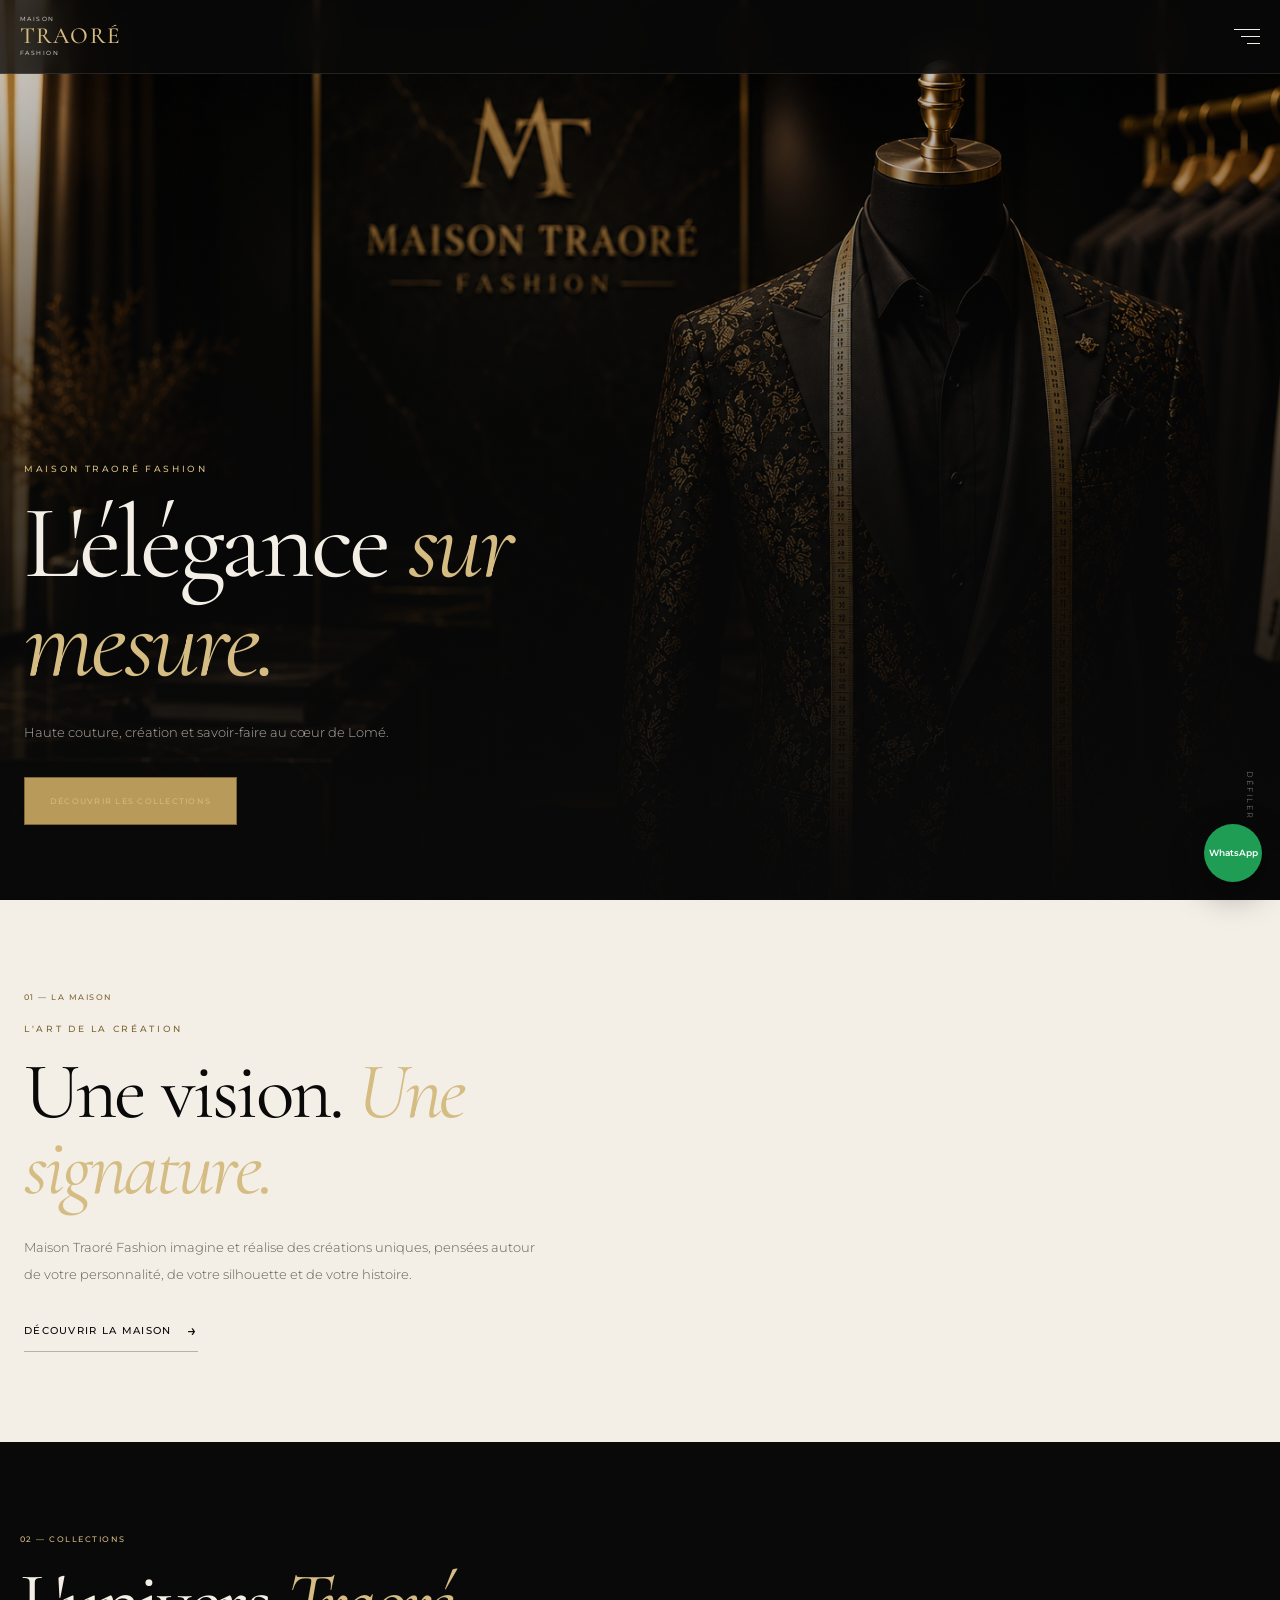
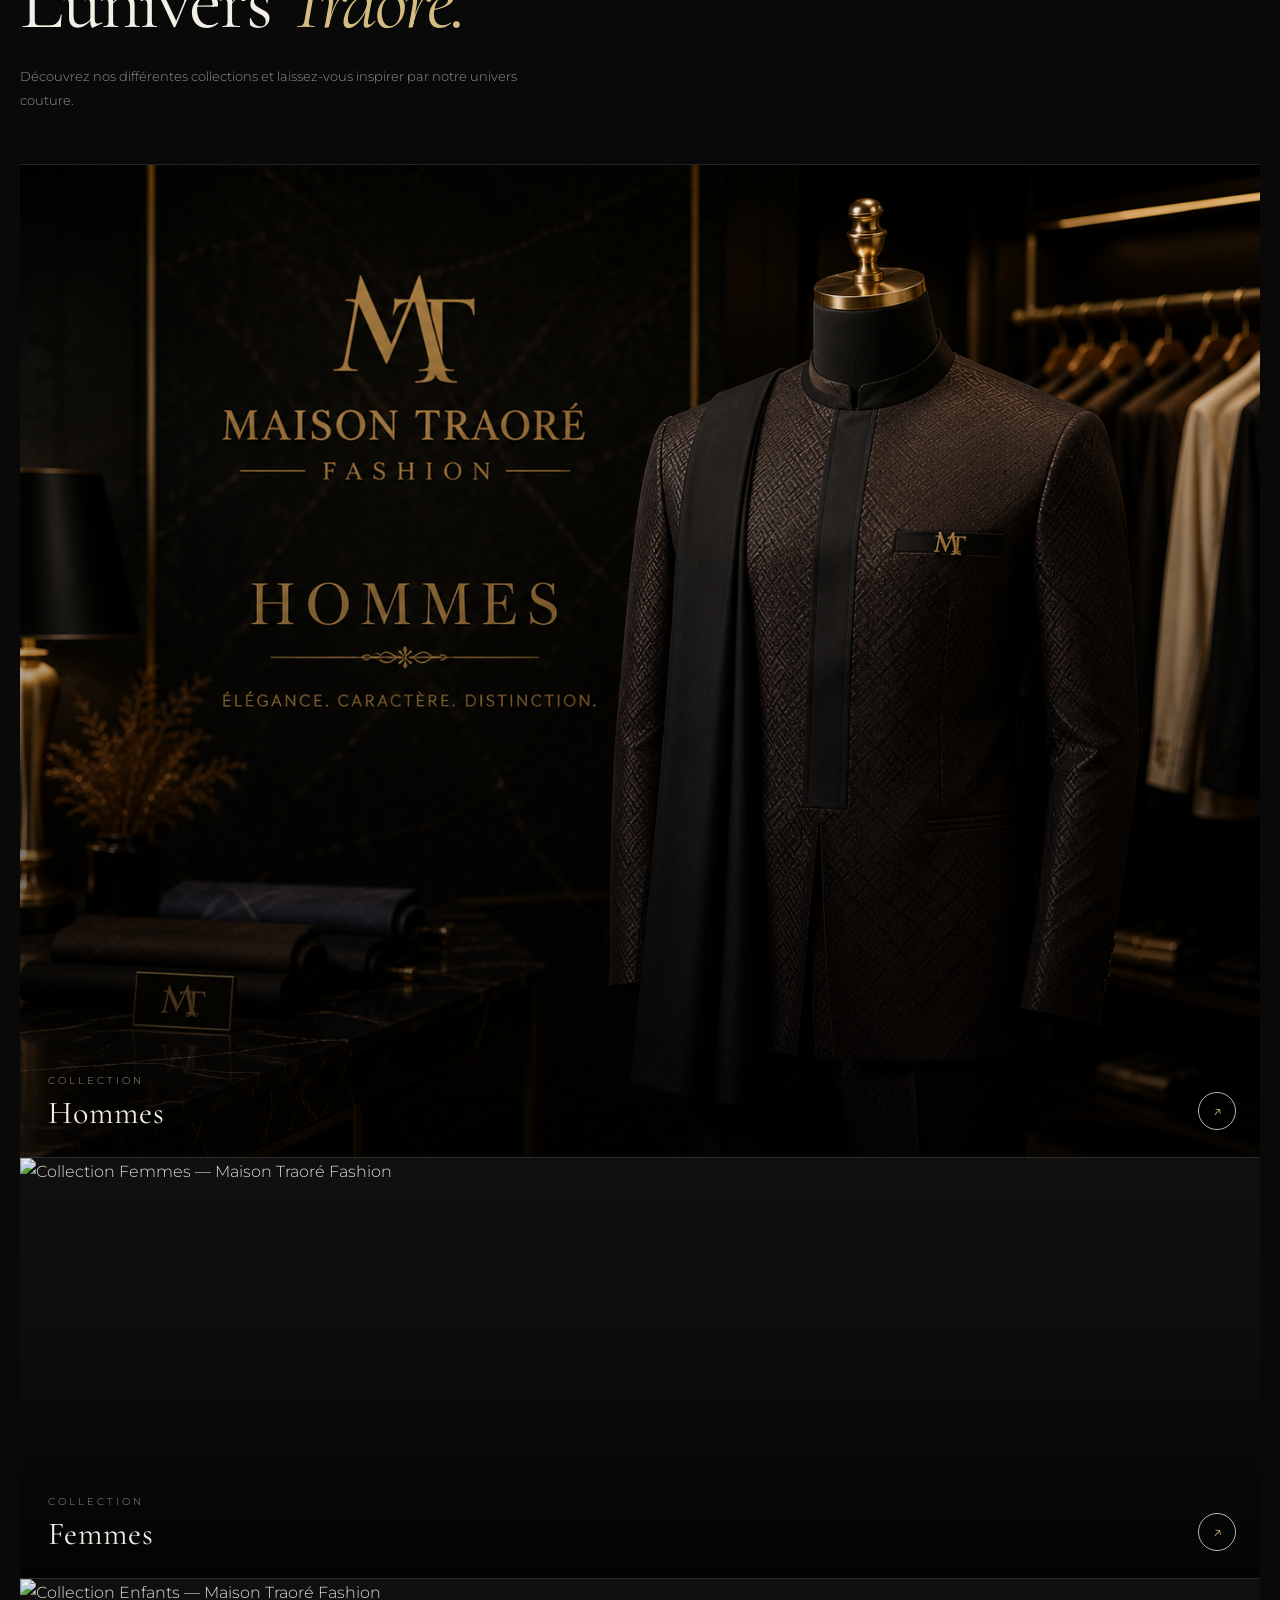
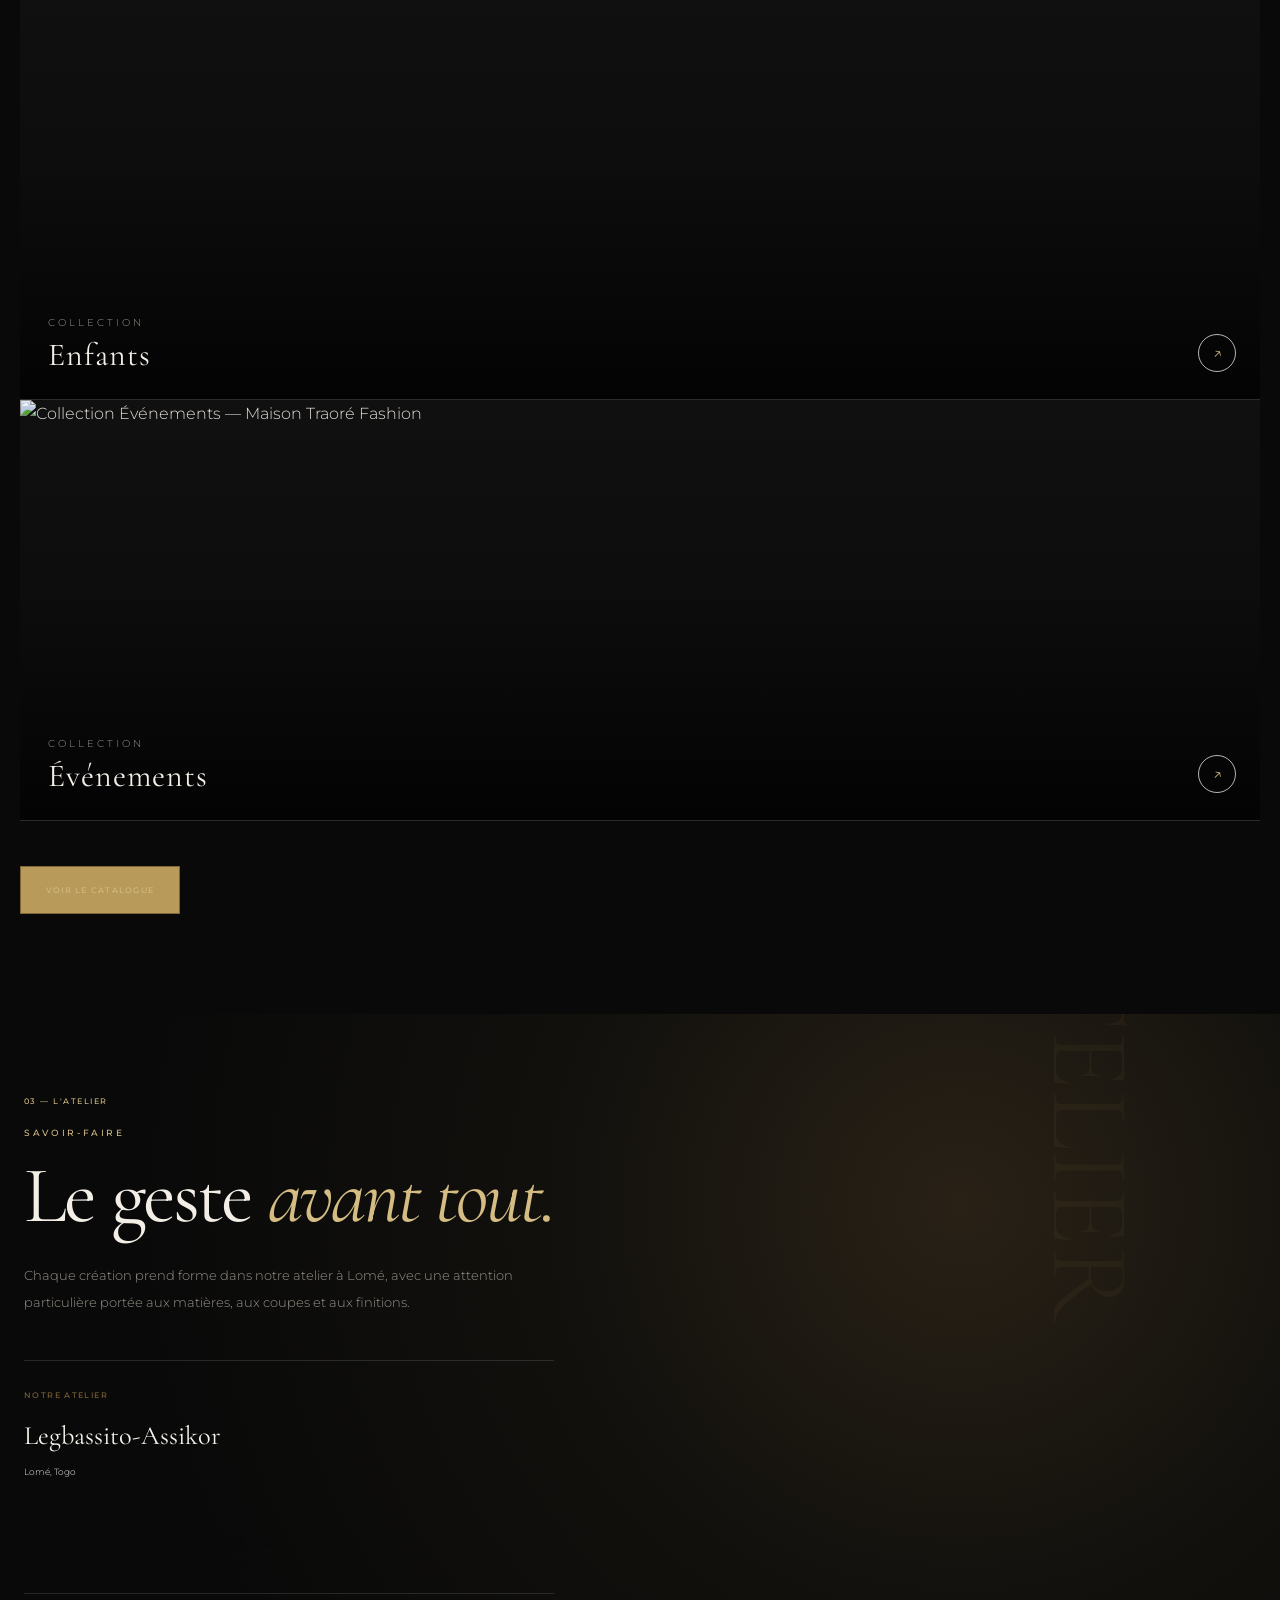
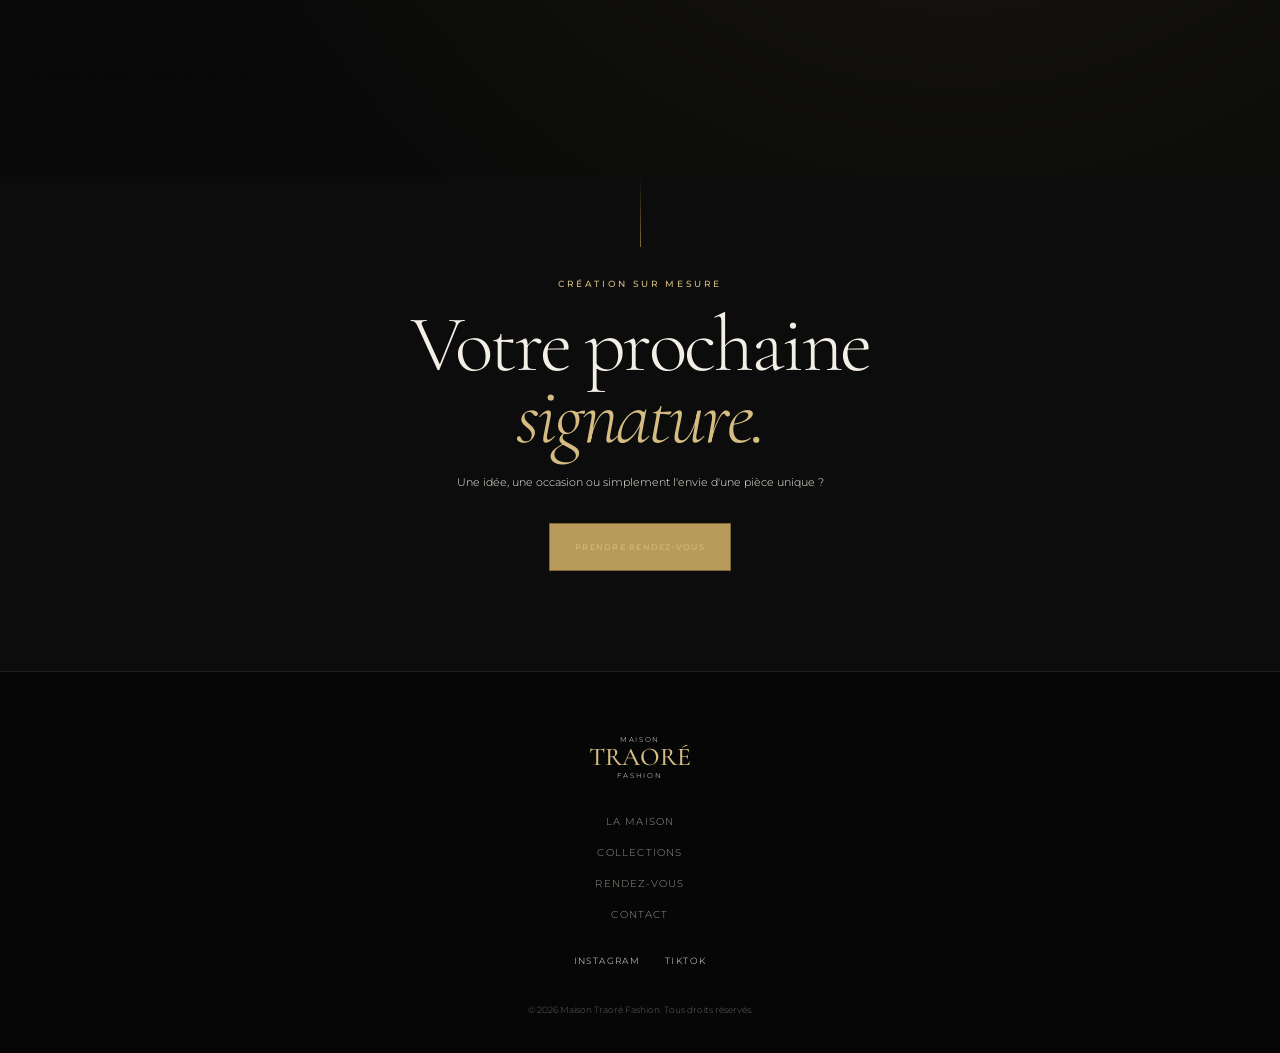
==== commit b8e84463: "index.html aktualisieren" ====
--- a/index.html
+++ b/index.html
@@ -230,7 +230,7 @@
         class="collection-item collection-image-item"
     >
         <img
-            src="images/images/collections/hommes-collection.PNG"
+            src="images/images/hero/images/collections/hommes-collection.PNG"
             alt="Collection Hommes — Maison Traoré Fashion"
         >
 
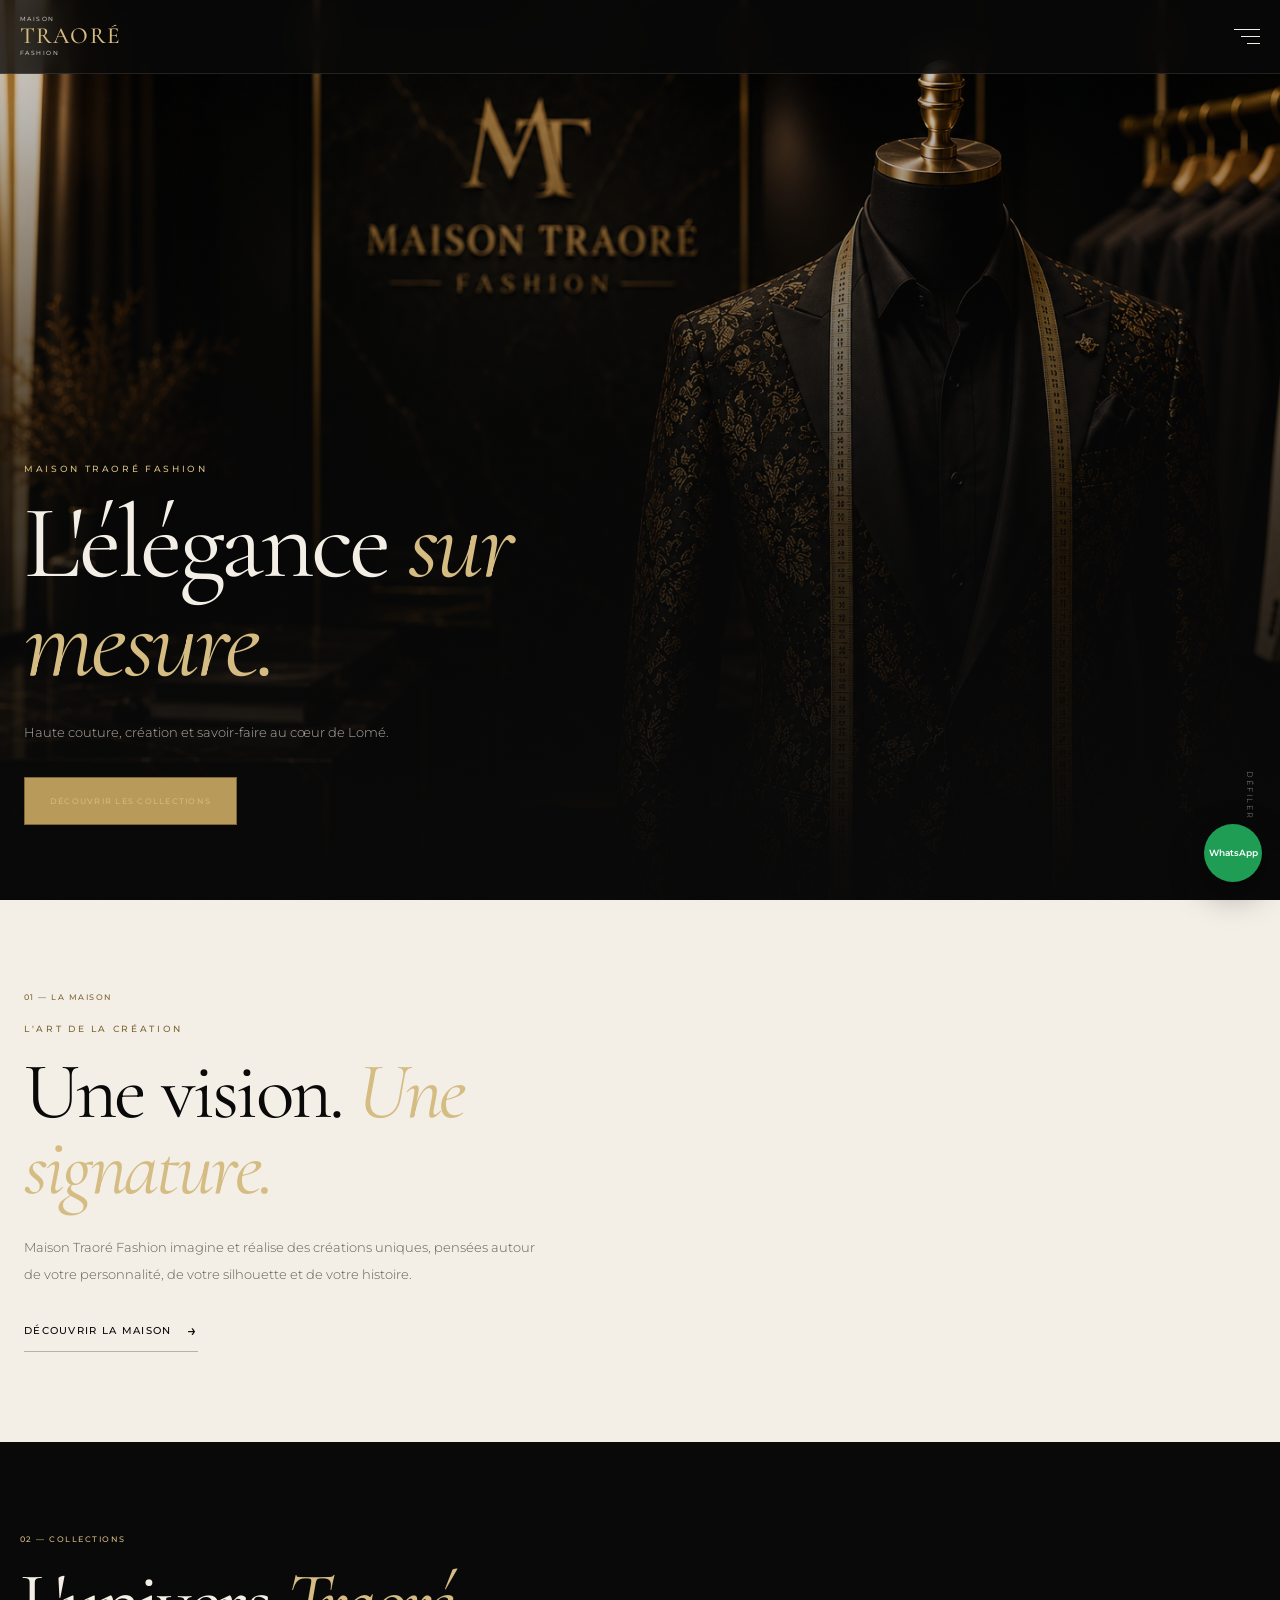
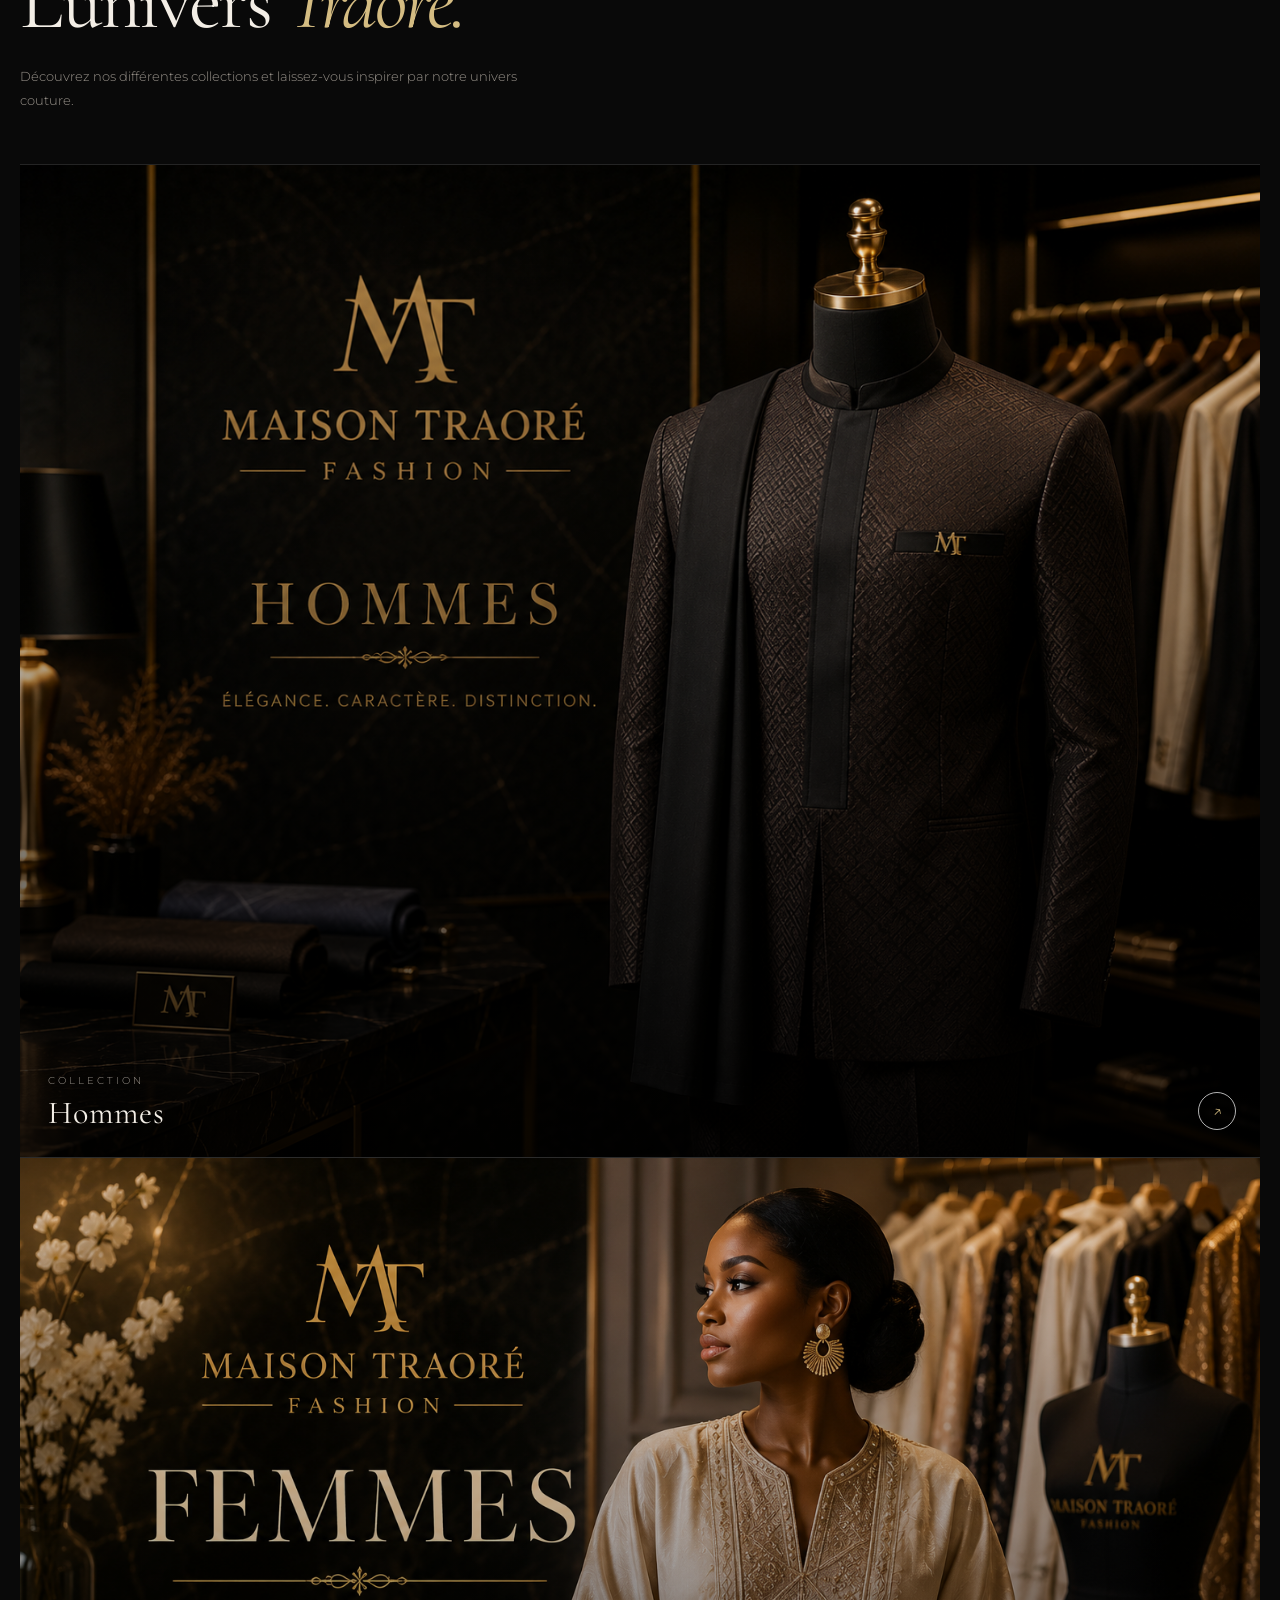
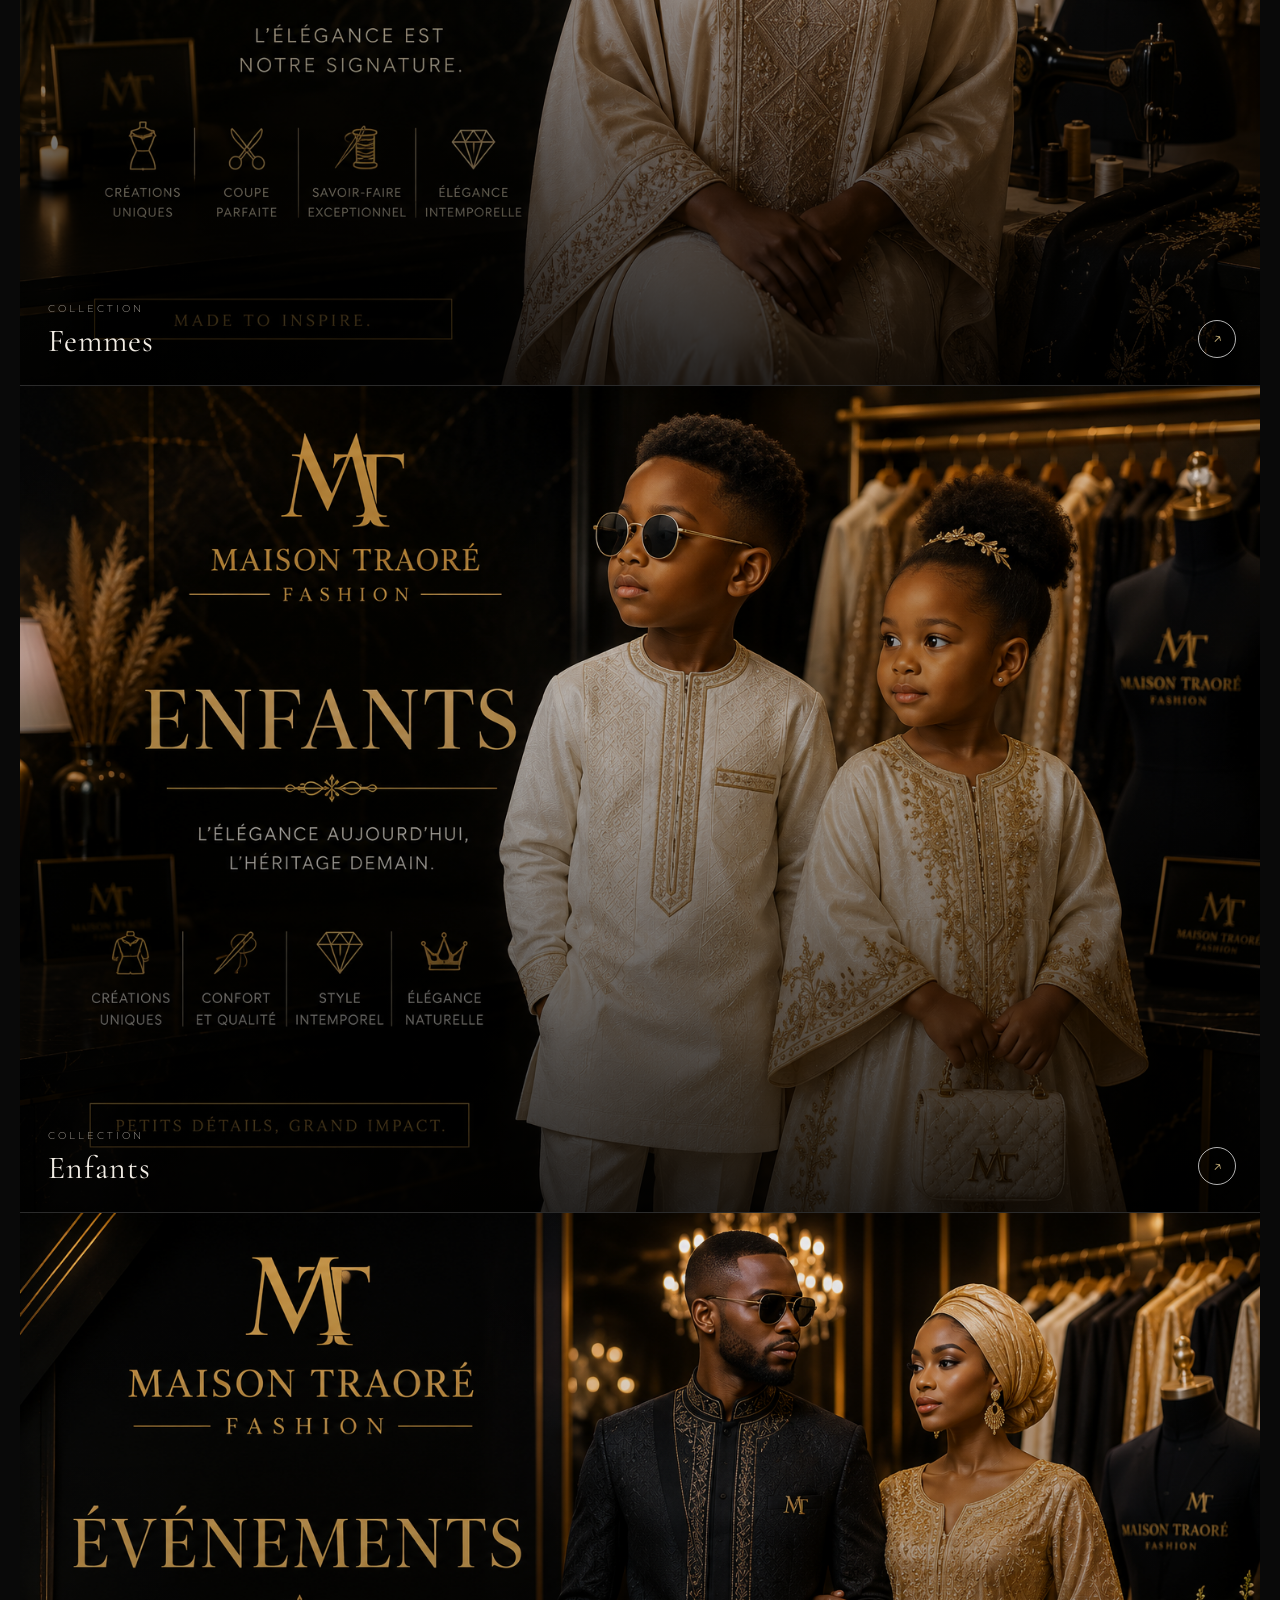
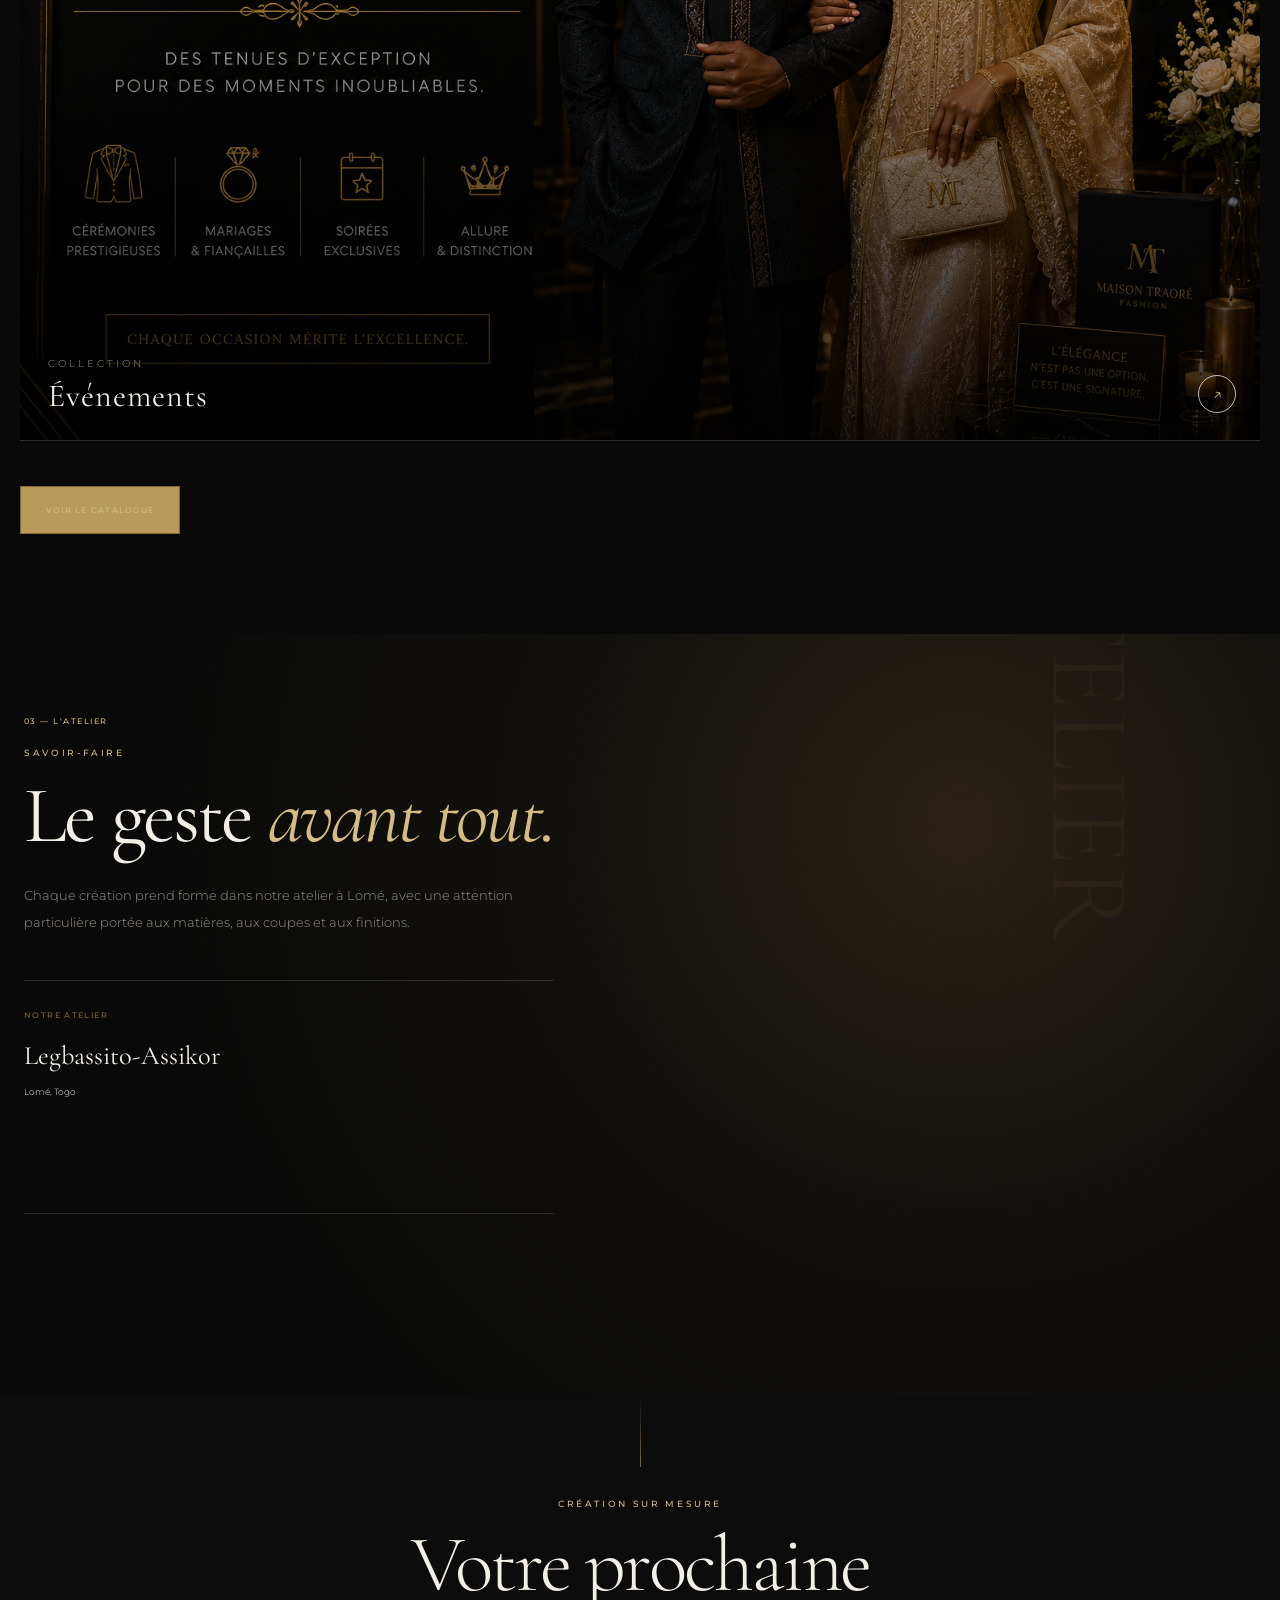
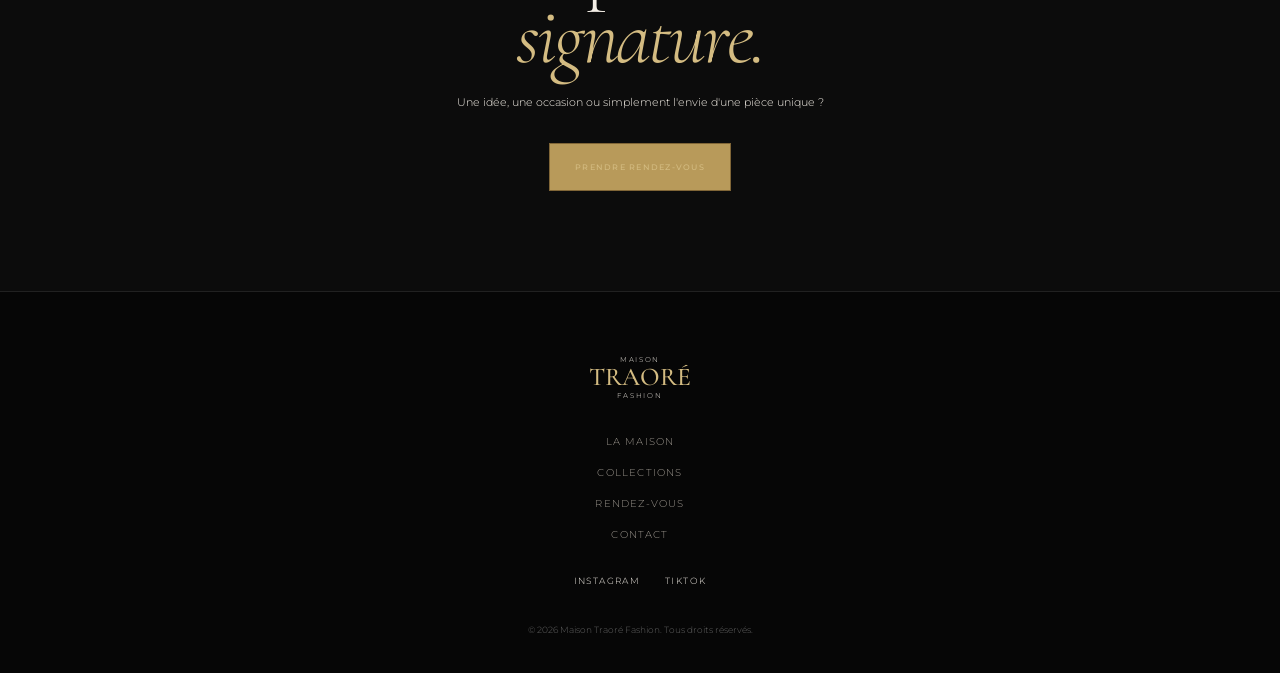
==== commit a2c17aed: "index.html aktualisieren" ====
--- a/index.html
+++ b/index.html
@@ -250,7 +250,7 @@
         class="collection-item collection-image-item"
     >
         <img
-            src="images/images/collections/femmes-collection.PNG"
+            src="images/images/hero/images/collections/femmes-collection.PNG"
             alt="Collection Femmes — Maison Traoré Fashion"
         >
 
@@ -270,7 +270,7 @@
         class="collection-item collection-image-item"
     >
         <img
-            src="images/images/collections/enfants-collection.PNG"
+            src="images/images/hero/images/collections/enfants-collection.PNG"
             alt="Collection Enfants — Maison Traoré Fashion"
         >
 
@@ -290,7 +290,7 @@
         class="collection-item collection-image-item"
     >
         <img
-            src="images/images/collections/evenements-collection.PNG"
+            src="images/images/hero/images/collections/evenements-collection.PNG"
             alt="Collection Événements — Maison Traoré Fashion"
         >
 
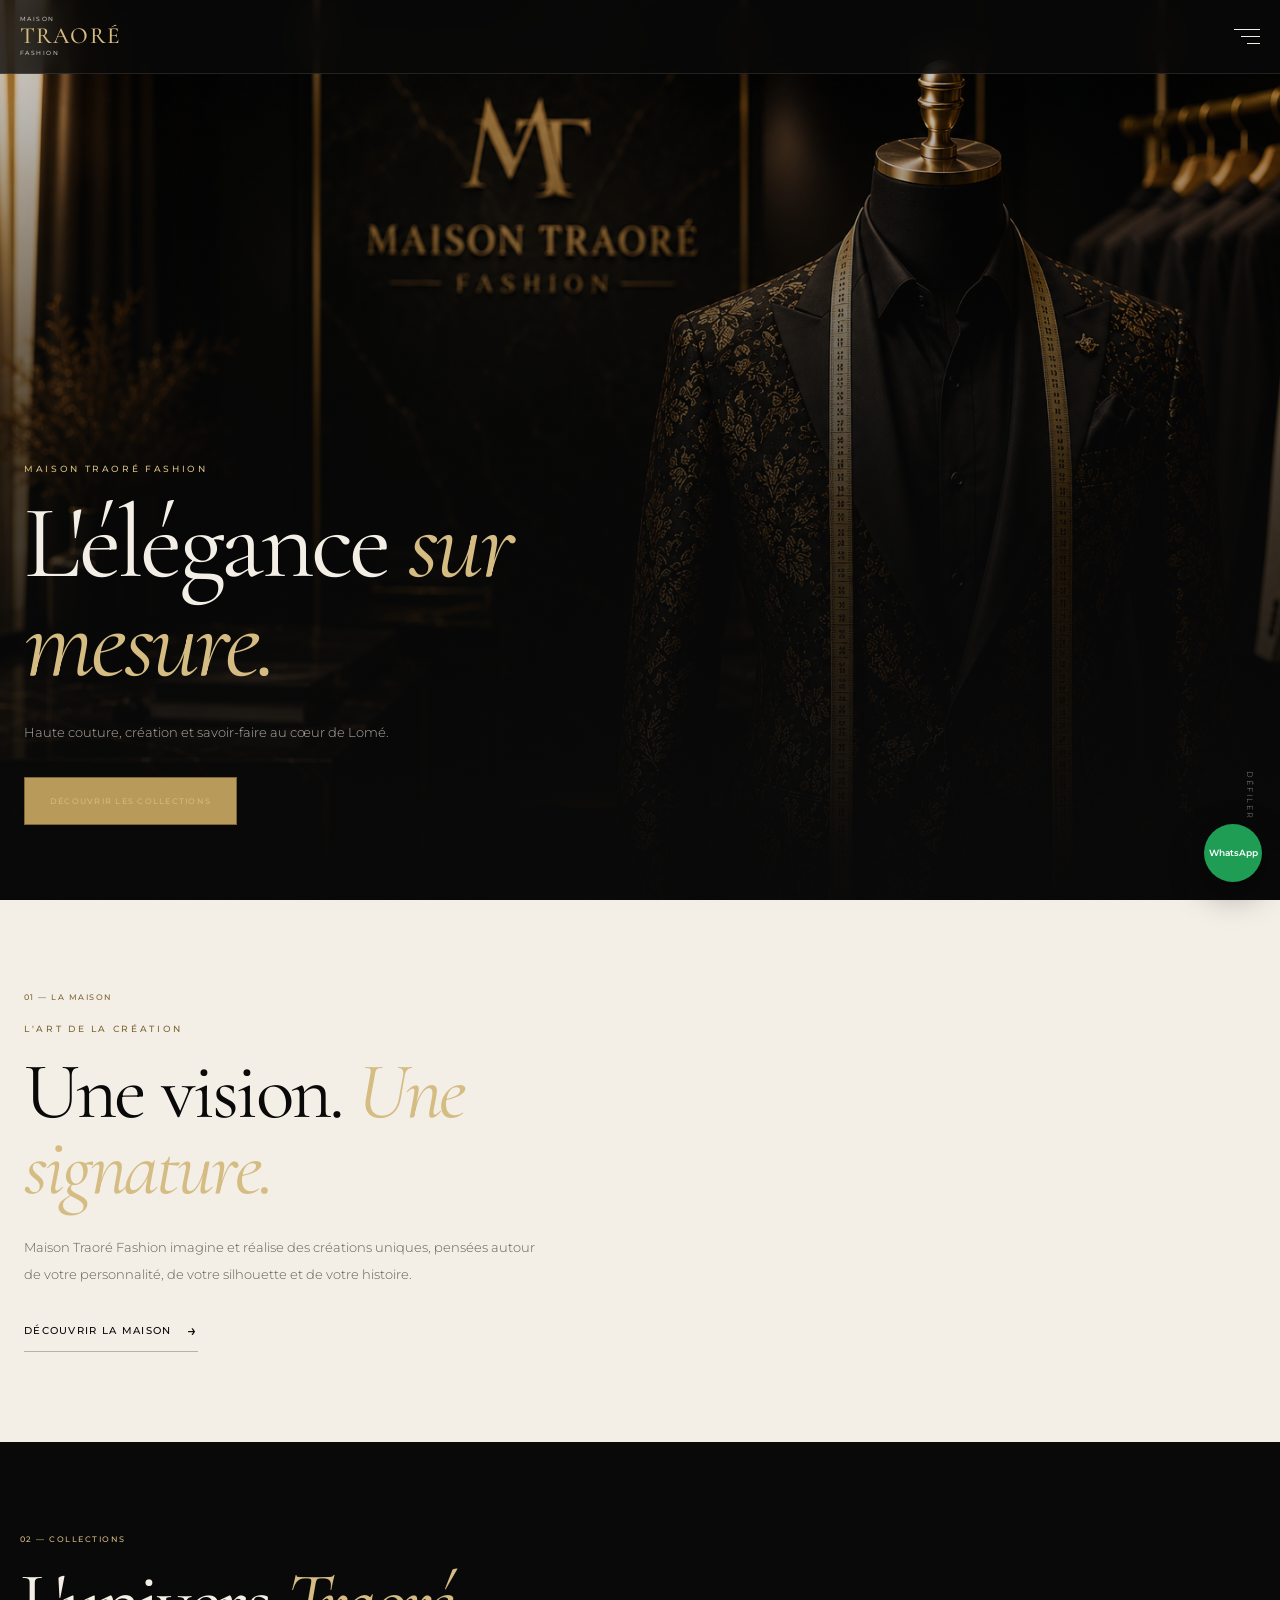
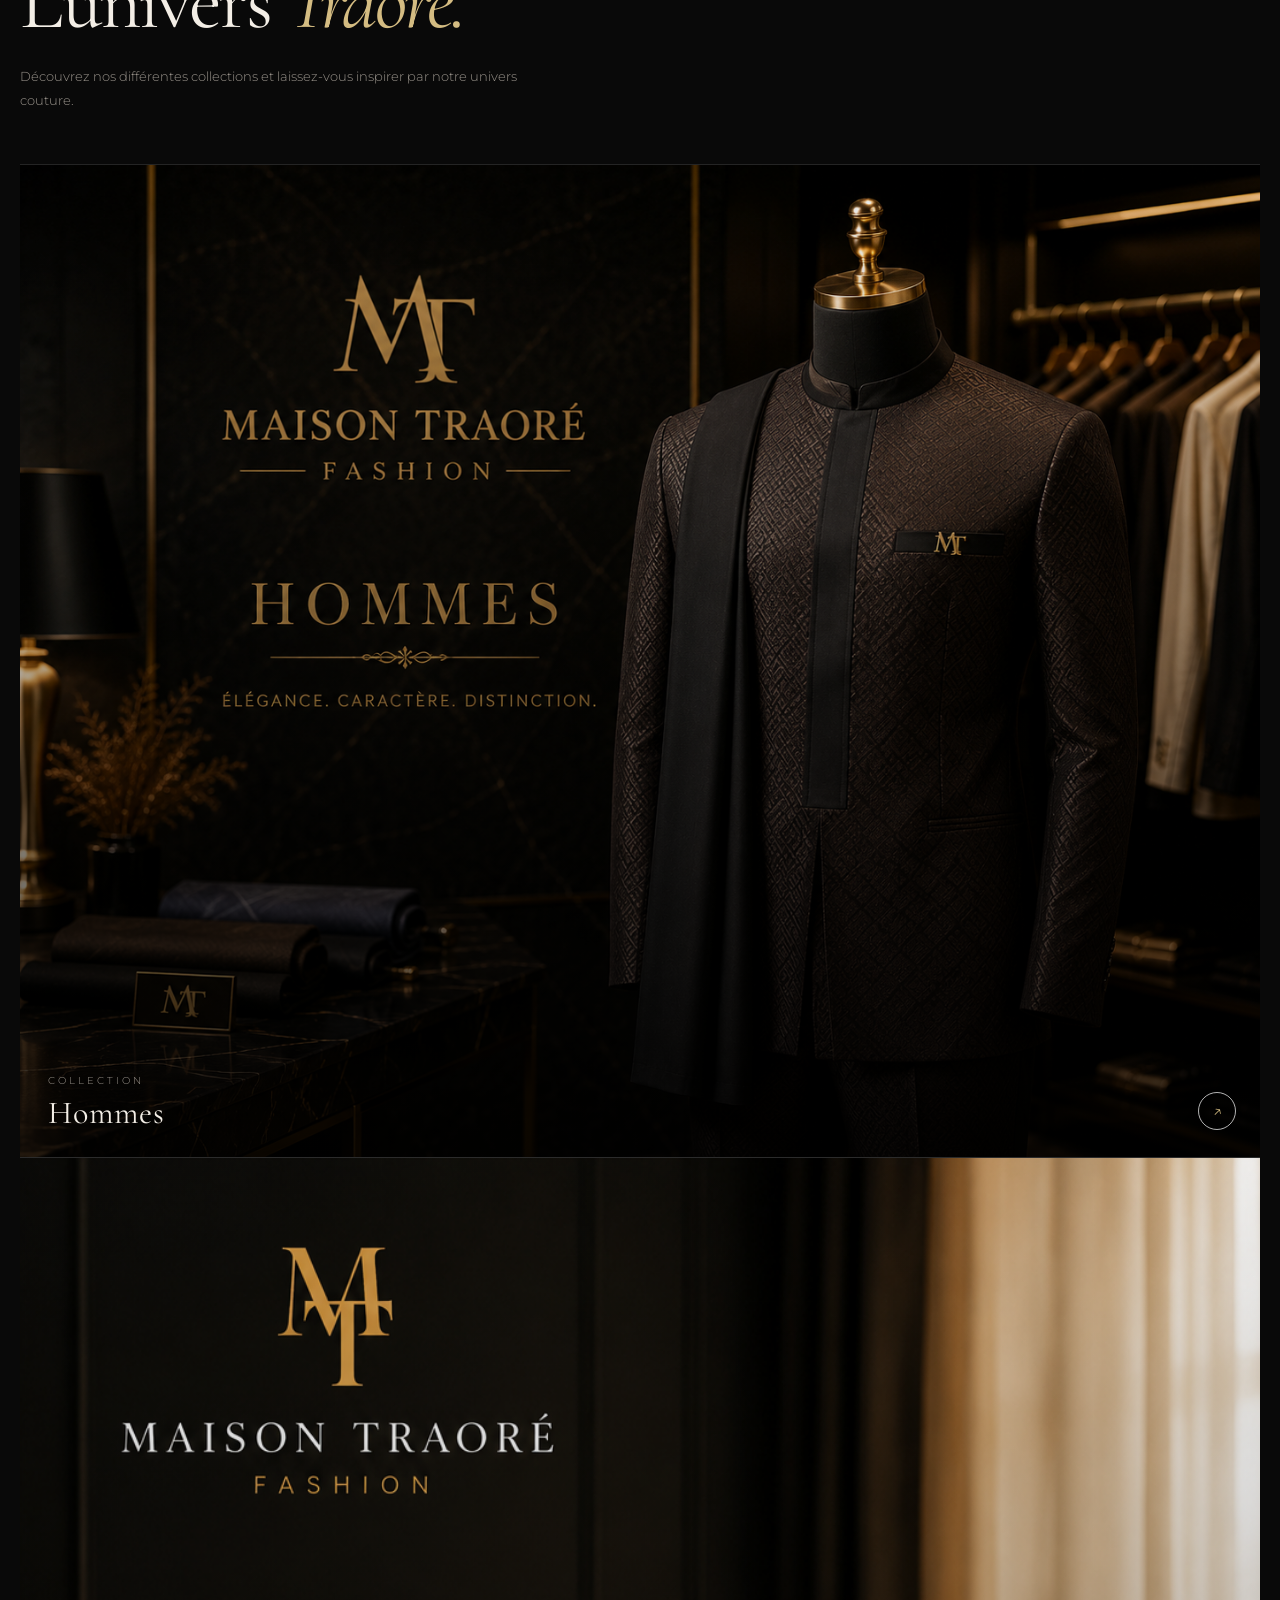
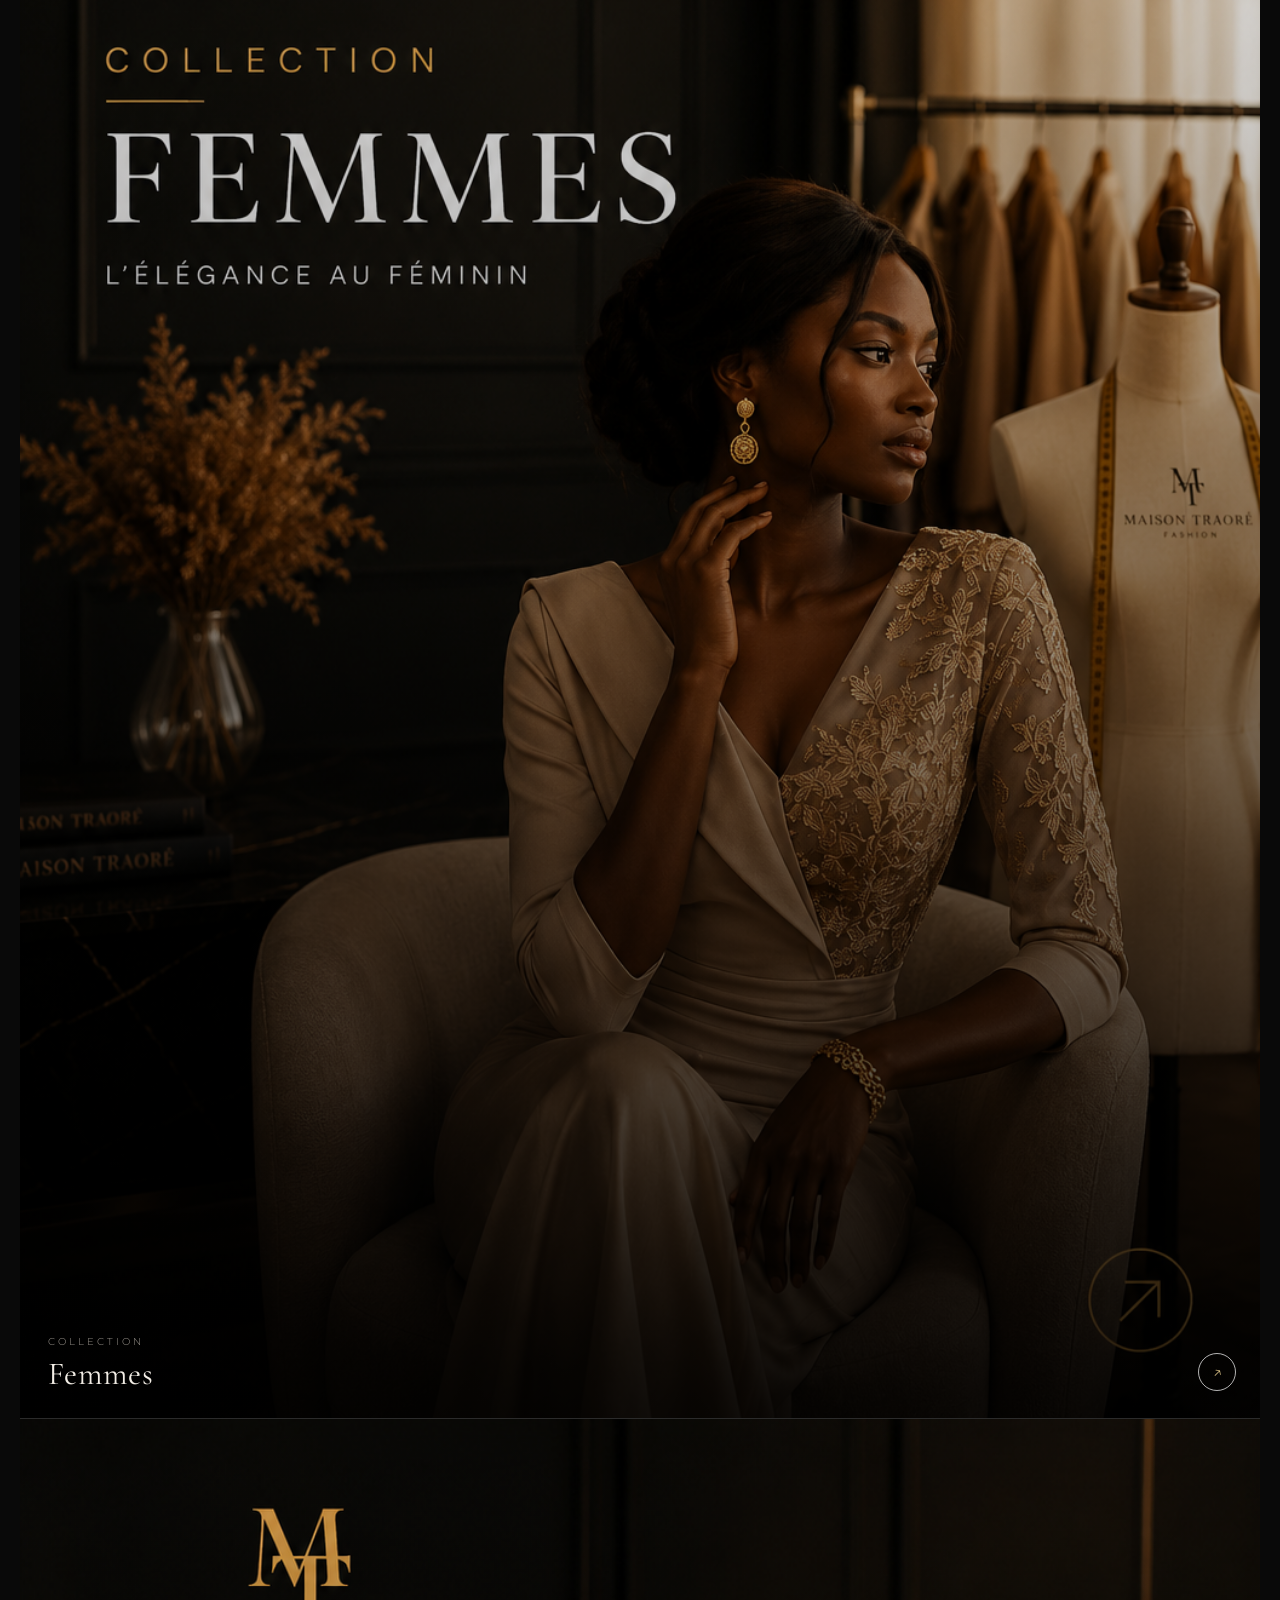
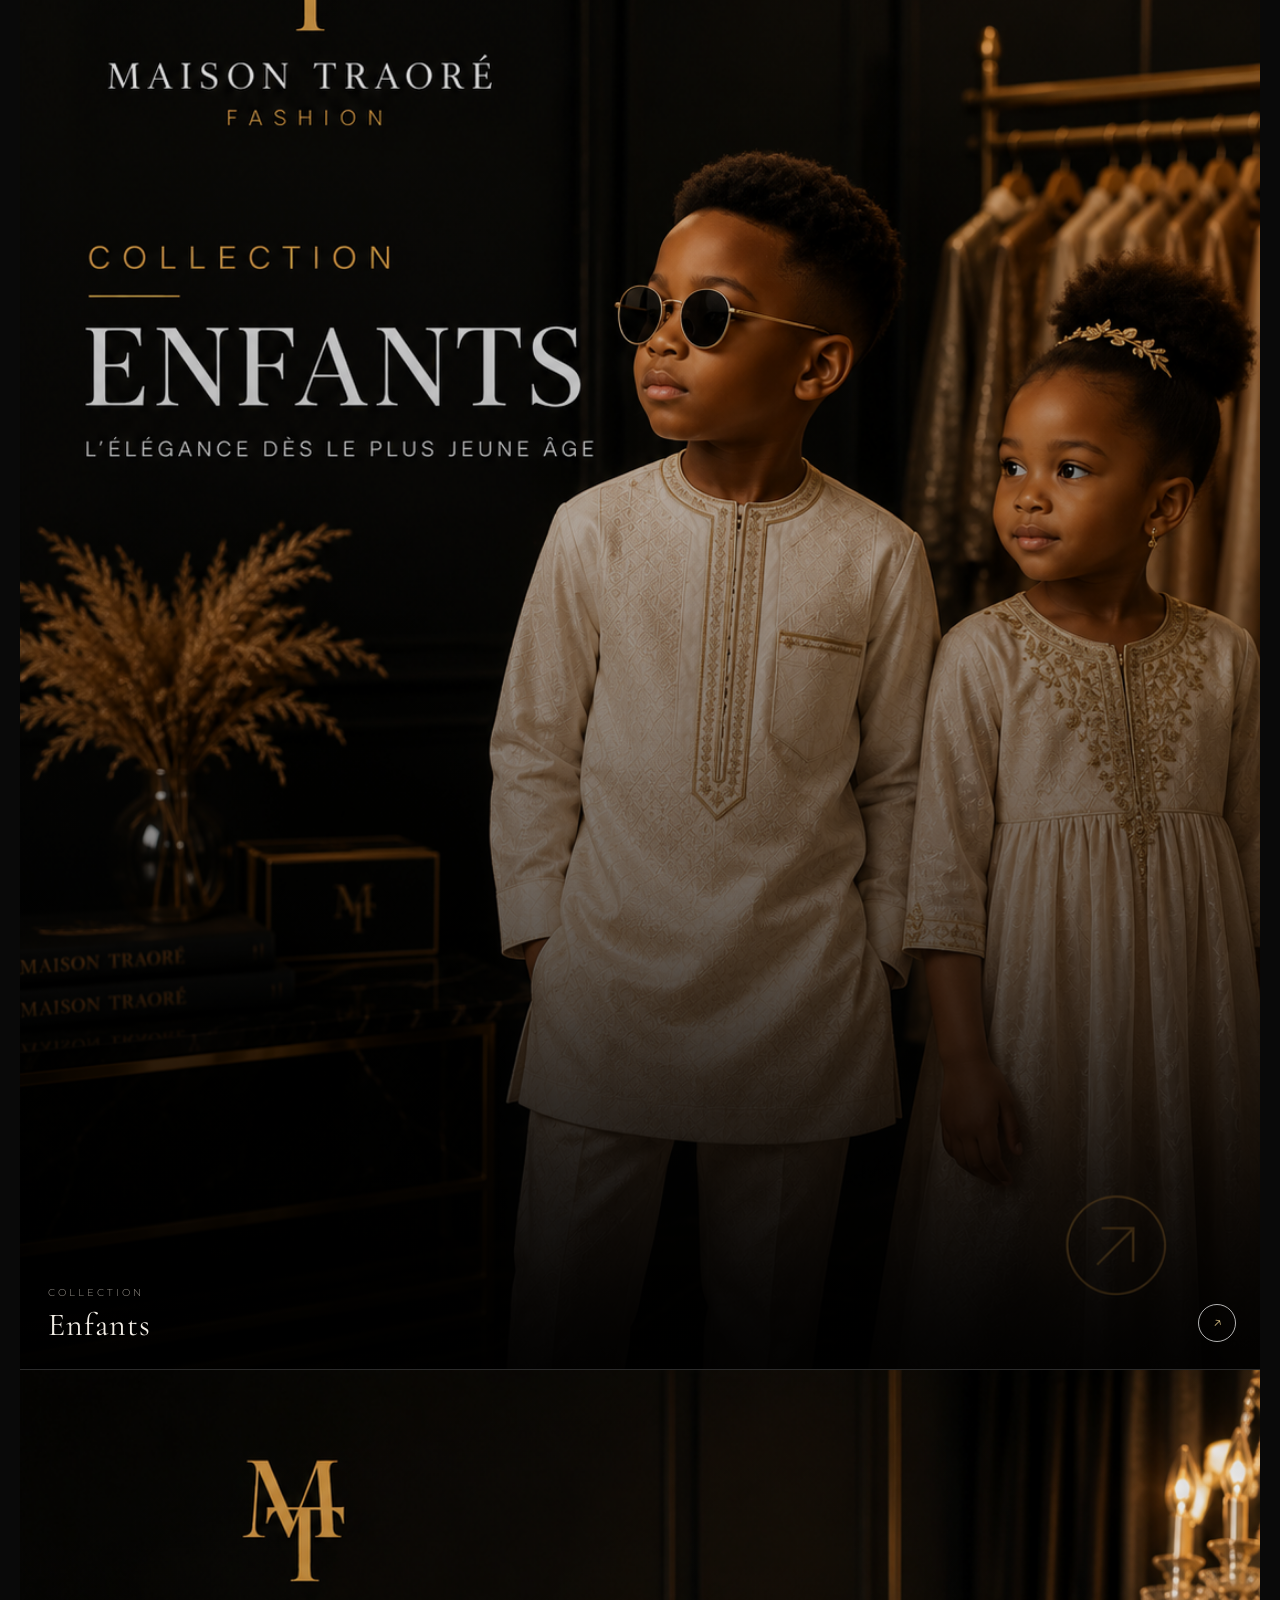
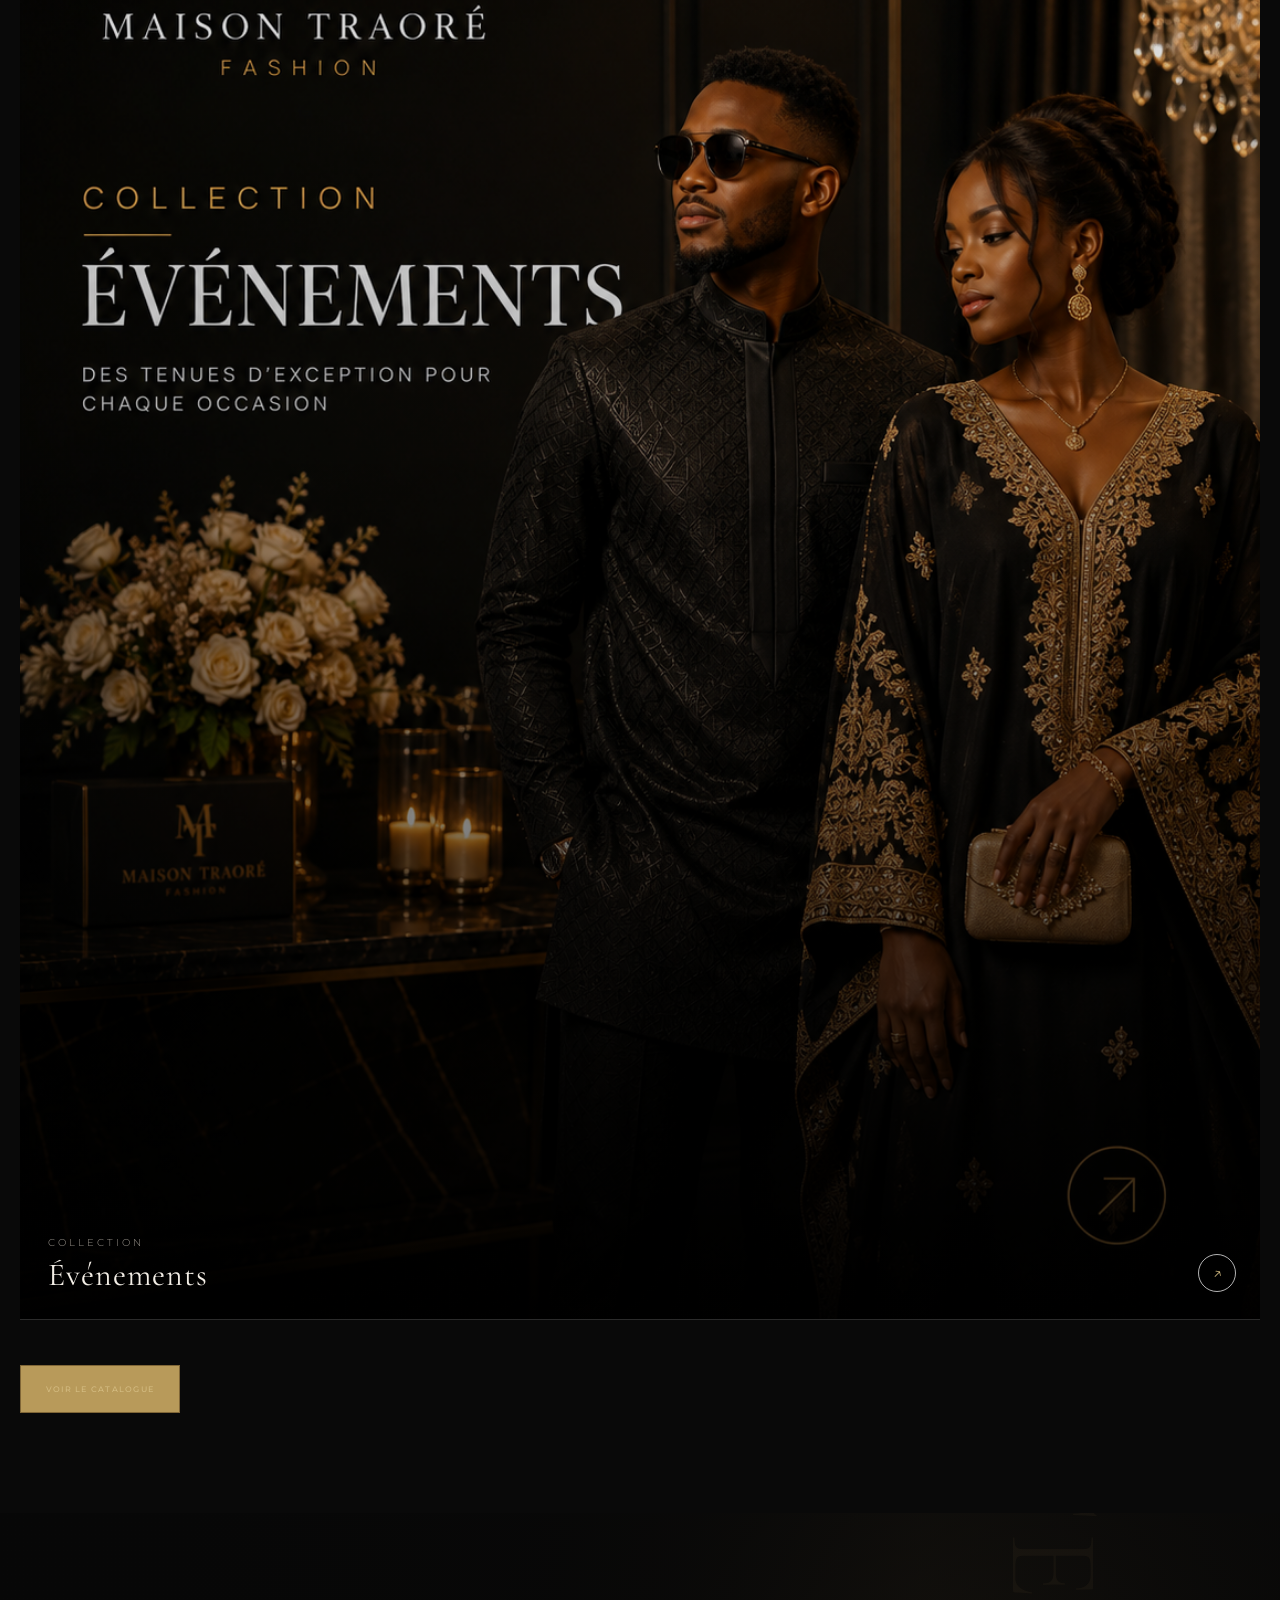
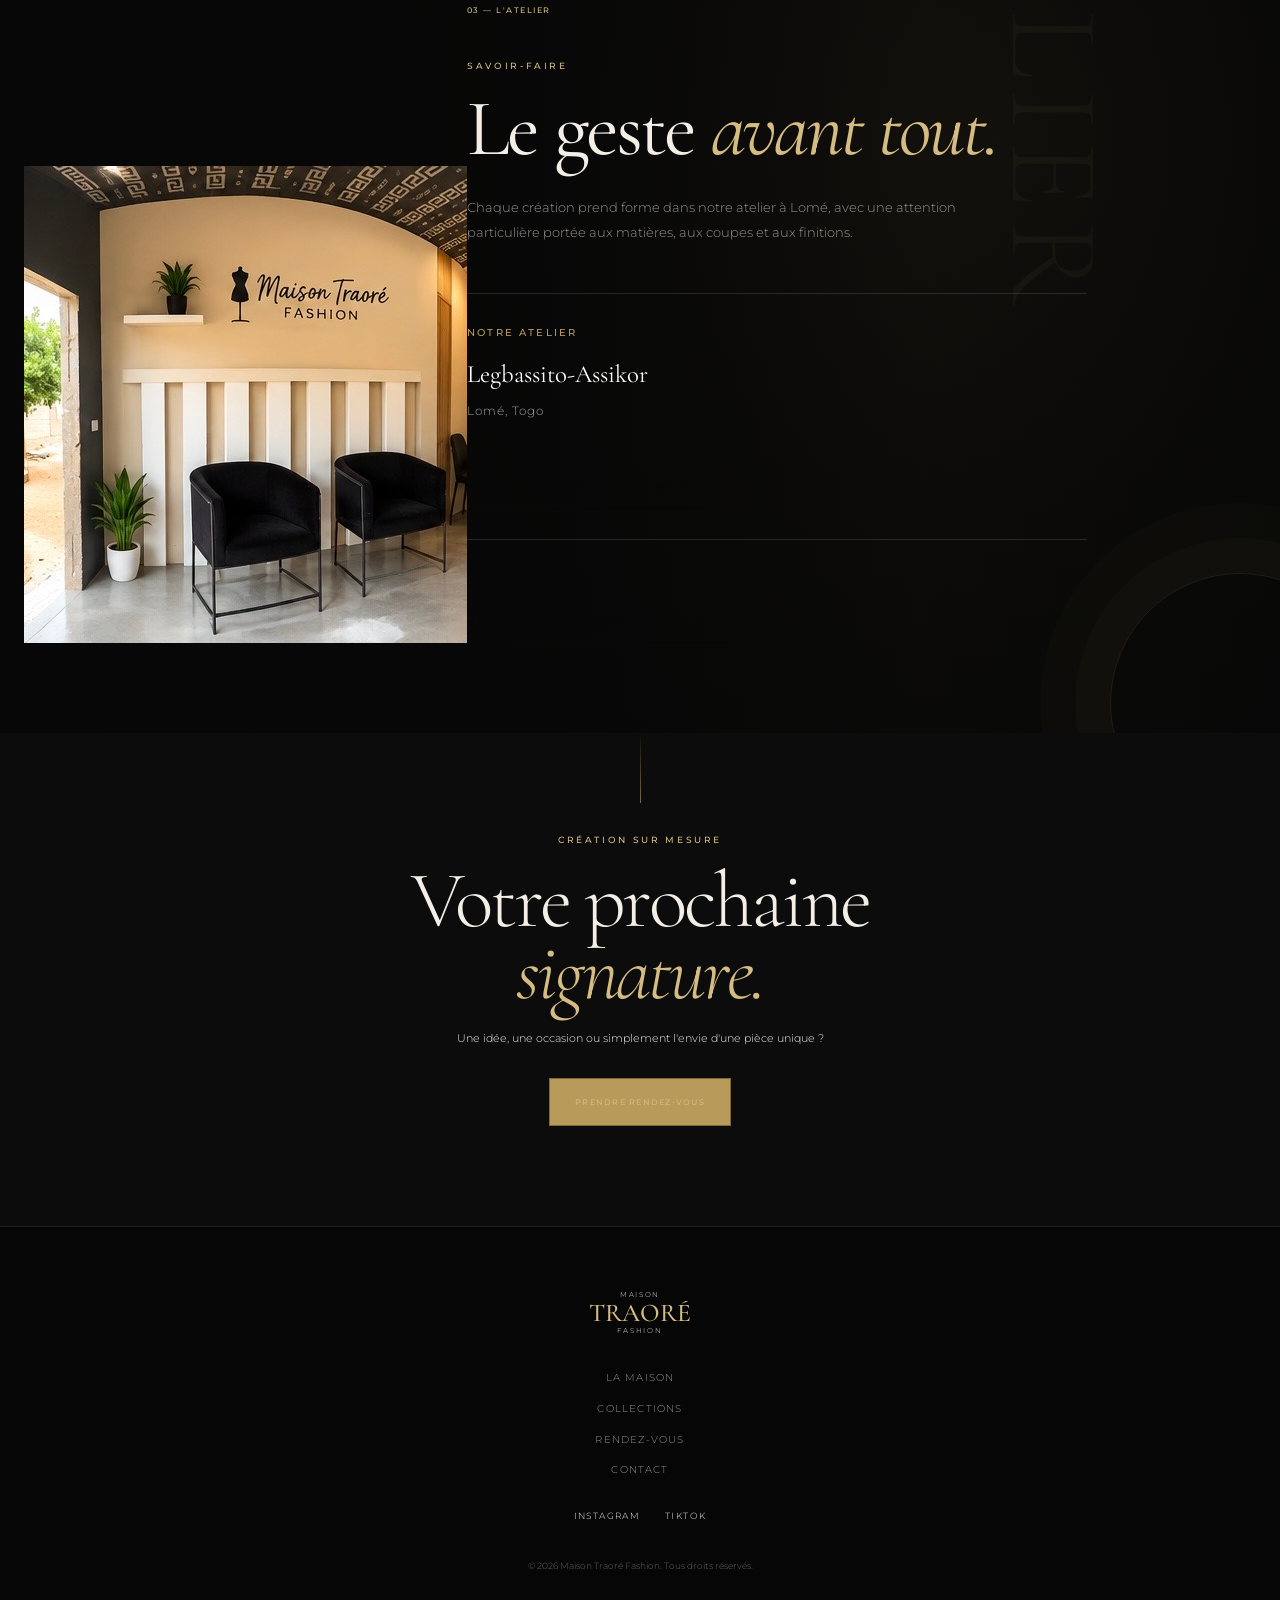
==== commit f35f185c: "Add atelier image to homepage" ====
--- a/index.html
+++ b/index.html
@@ -314,39 +314,57 @@
     </section>
 
 <!-- =====================================================
-     ATELIER
-===================================================== -->
+ATELIER
+===================================================== -->
+
 <section
     id="atelier"
     class="atelier"
 >
+
+    <div class="atelier-image">
+        <img
+            src="images/images/hero/images/collections/images/hommes/images/femmes/images/enfants/images/evenements/images/atelier/atelier-maison-traore.jpg"
+            alt="Atelier Maison Traoré Fashion à Lomé"
+        >
+    </div>
+
     <div class="atelier-content">
+
         <div class="section-label">
             03 — L'ATELIER
         </div>
+
         <p class="eyebrow">
             SAVOIR-FAIRE
         </p>
+
         <h2>
             Le geste
             <em>avant tout.</em>
         </h2>
+
         <p class="body-text">
             Chaque création prend forme dans notre
             atelier à Lomé, avec une attention
             particulière portée aux matières,
             aux coupes et aux finitions.
         </p>
+
         <div class="atelier-location">
+
             <span>
                 NOTRE ATELIER
             </span>
+
             <strong>
                 Legbassito-Assikor
             </strong>
+
             <p>
                 Lomé, Togo
             </p>
+
             <a
                 href="https://maps.app.goo.gl/tiCYas9BjmdCrJ8i6?g_st=com.google.maps.preview.copy"
                 target="_blank"
@@ -356,7 +374,9 @@
                 Voir l'atelier sur Google Maps
                 <span>→</span>
             </a>
-        </div>
+
+        </div>
+
         <a
             href="rendez-vous.html"
             class="text-link"
@@ -364,7 +384,9 @@
             Prendre rendez-vous à l'atelier
             <span>→</span>
         </a>
+
     </div>
+
 </section>
 <!-- =====================================================
      RENDEZ-VOUS
--- a/css/style.css
+++ b/css/style.css
@@ -2376,4 +2376,198 @@
         width: 34px;
         height: 34px;
     }
+}
+/* =========================================
+   COLLECTION FEATURE IMAGES
+========================================= */
+
+.collection-feature-image {
+    width: 100%;
+    height: 300px;
+    overflow: hidden;
+    background-size: cover;
+    background-position: center;
+    background-repeat: no-repeat;
+}
+
+/* HOMME — bleibt größer */
+.collection-feature-image.homme {
+    height: 300px;
+}
+
+/* FEMME */
+.collection-feature-image.femme {
+    height: 260px;
+}
+
+/* ENFANT */
+.collection-feature-image.enfant {
+    height: 260px;
+}
+
+/* ÉVÉNEMENTS */
+.collection-feature-image.ceremony {
+    height: 260px;
+}
+/* =====================================================
+   ATELIER — MAISON TRAORÉ FASHION
+   Premium visual treatment
+   ===================================================== */
+
+.atelier {
+    position: relative;
+    min-height: 720px;
+    display: flex;
+    align-items: flex-end;
+    padding: 90px 24px;
+    background:
+        linear-gradient(
+            90deg,
+            rgba(7, 7, 7, 0.98) 0%,
+            rgba(7, 7, 7, 0.94) 42%,
+            rgba(7, 7, 7, 0.70) 72%,
+            rgba(7, 7, 7, 0.88) 100%
+        ),
+        radial-gradient(
+            circle at 78% 28%,
+            #332a1c 0%,
+            #17140f 32%,
+            #090909 72%
+        );
+    overflow: hidden;
+}
+
+.atelier::before {
+    content: "ATELIER";
+    position: absolute;
+    top: 55px;
+    right: -55px;
+    color: rgba(185, 154, 90, 0.055);
+    font-family: var(--serif);
+    font-size: 8rem;
+    font-weight: 300;
+    letter-spacing: 0.08em;
+    line-height: 1;
+    transform: rotate(90deg);
+    pointer-events: none;
+}
+
+.atelier::after {
+    content: "";
+    position: absolute;
+    width: 260px;
+    height: 260px;
+    right: -90px;
+    bottom: -100px;
+    border: 1px solid rgba(185, 154, 90, 0.14);
+    border-radius: 50%;
+    box-shadow:
+        0 0 0 35px rgba(185, 154, 90, 0.025),
+        0 0 0 70px rgba(185, 154, 90, 0.015);
+    pointer-events: none;
+}
+
+.atelier-content {
+    position: relative;
+    z-index: 2;
+    width: 100%;
+    max-width: 620px;
+}
+
+.atelier .section-label {
+    margin-bottom: 42px;
+}
+
+.atelier .eyebrow {
+    margin-bottom: 18px;
+}
+
+.atelier h2 {
+    max-width: 560px;
+    margin-bottom: 28px;
+}
+
+.atelier .body-text {
+    max-width: 540px;
+    line-height: 1.9;
+}
+
+.atelier-location {
+    margin: 48px 0 38px;
+    padding: 30px 0;
+    border-top: 1px solid rgba(255, 255, 255, 0.12);
+    border-bottom: 1px solid rgba(255, 255, 255, 0.12);
+}
+
+.atelier-location > span {
+    display: block;
+    margin-bottom: 12px;
+    color: var(--gold);
+    font-family: var(--sans);
+    font-size: 0.62rem;
+    font-weight: 500;
+    letter-spacing: 0.22em;
+}
+
+.atelier-location strong {
+    display: block;
+    margin-bottom: 5px;
+    color: #ffffff;
+    font-family: var(--serif);
+    font-size: 1.55rem;
+    font-weight: 400;
+}
+
+.atelier-location p {
+    margin: 0 0 22px;
+    color: rgba(255, 255, 255, 0.62);
+    font-family: var(--sans);
+    font-size: 0.78rem;
+    letter-spacing: 0.08em;
+}
+
+.atelier-location .text-link {
+    display: inline-flex;
+}
+
+@media (max-width: 600px) {
+
+    .atelier {
+        min-height: 680px;
+        padding: 75px 22px;
+    }
+
+    .atelier::before {
+        top: 30px;
+        right: -70px;
+        font-size: 6rem;
+    }
+
+    .atelier::after {
+        width: 200px;
+        height: 200px;
+        right: -90px;
+        bottom: -80px;
+    }
+
+    .atelier .section-label {
+        margin-bottom: 34px;
+    }
+
+    .atelier h2 {
+        margin-bottom: 24px;
+    }
+
+    .atelier .body-text {
+        line-height: 1.8;
+    }
+
+    .atelier-location {
+        margin: 40px 0 32px;
+        padding: 25px 0;
+    }
+
+    .atelier-location strong {
+        font-size: 1.35rem;
+    }
 }
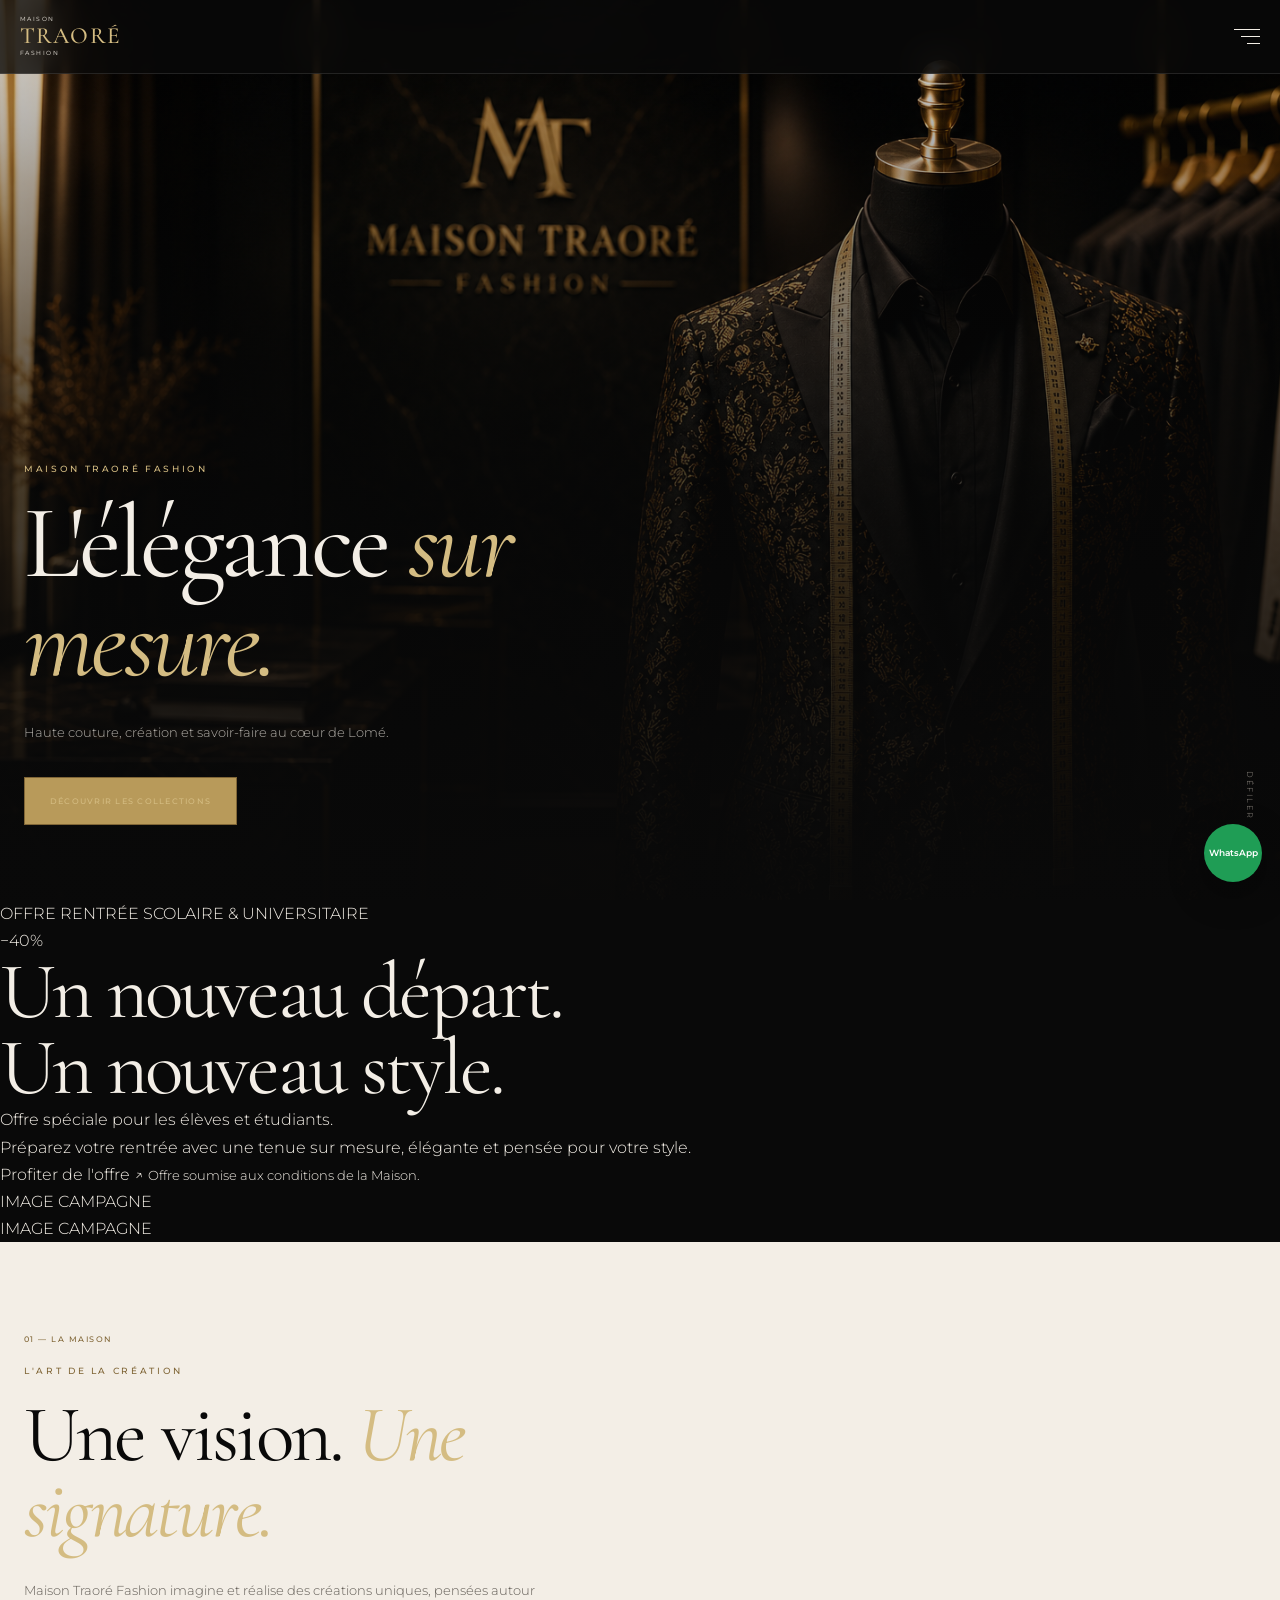
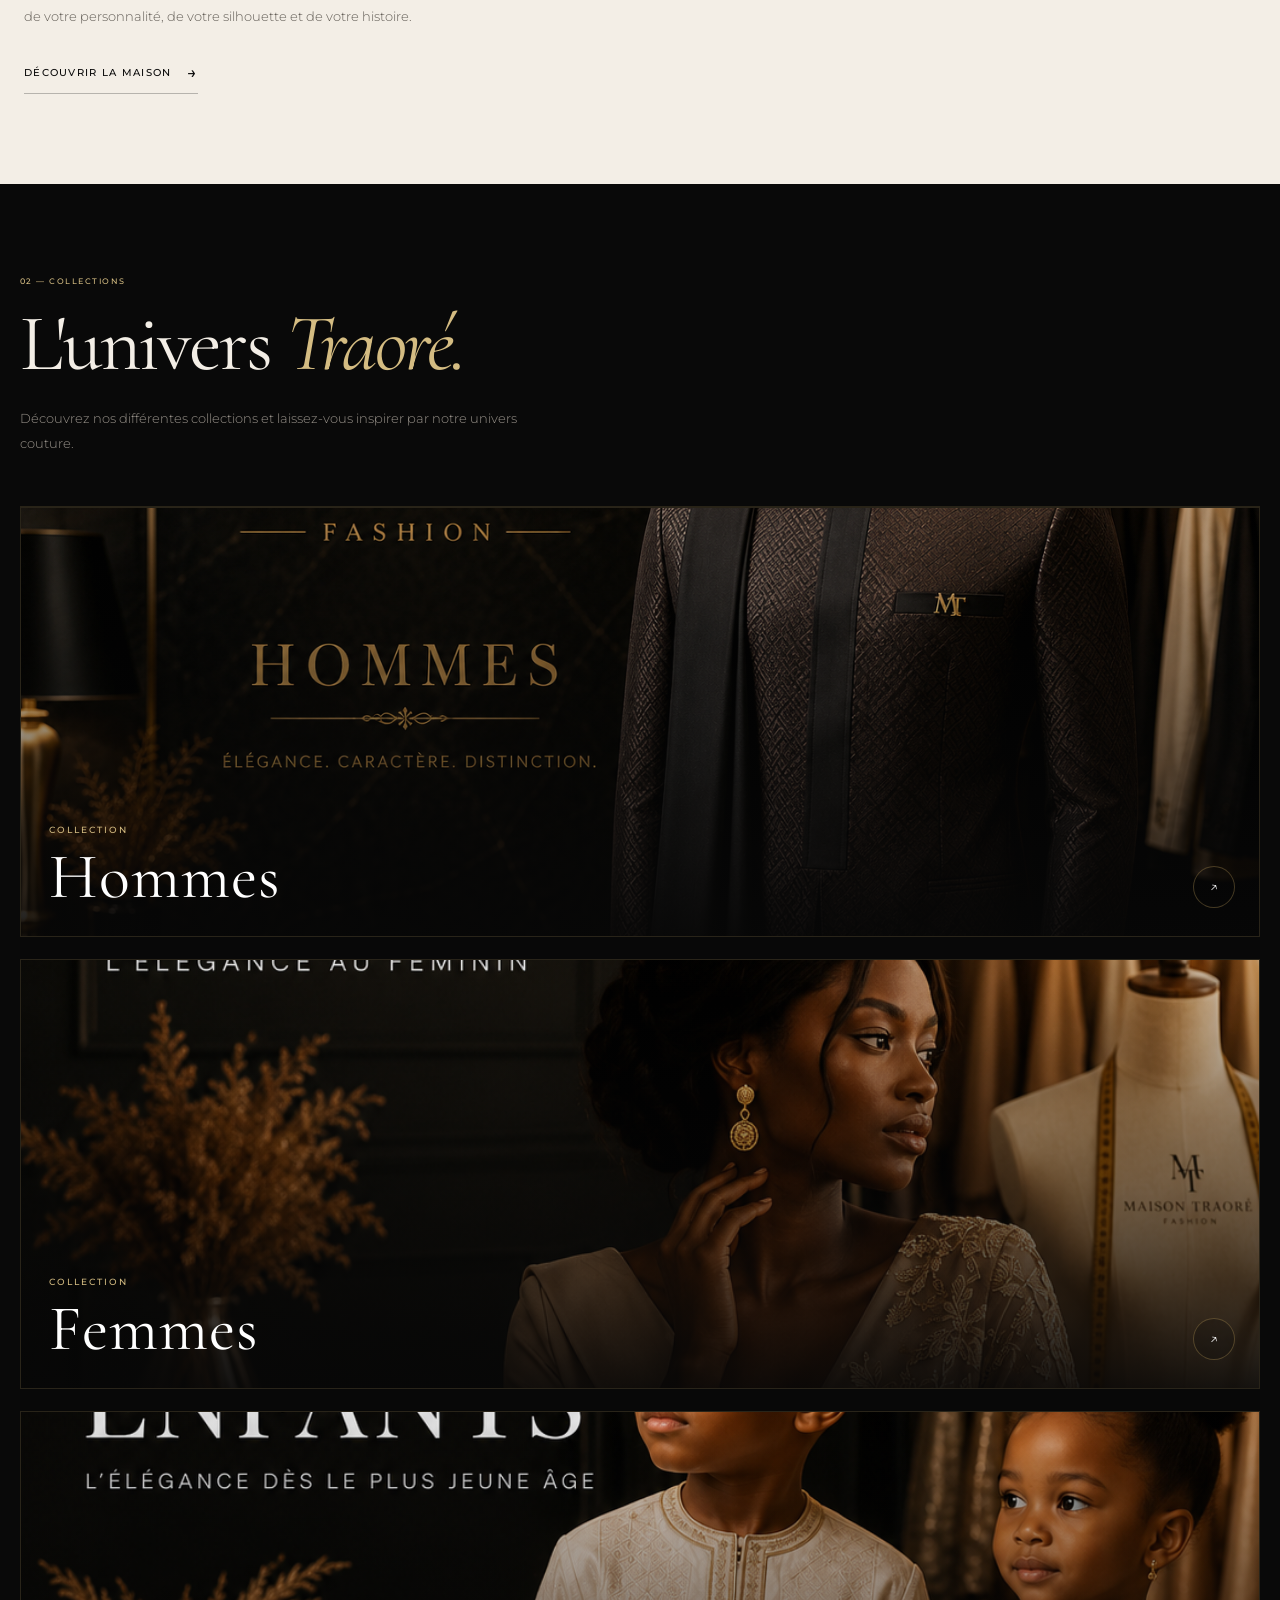
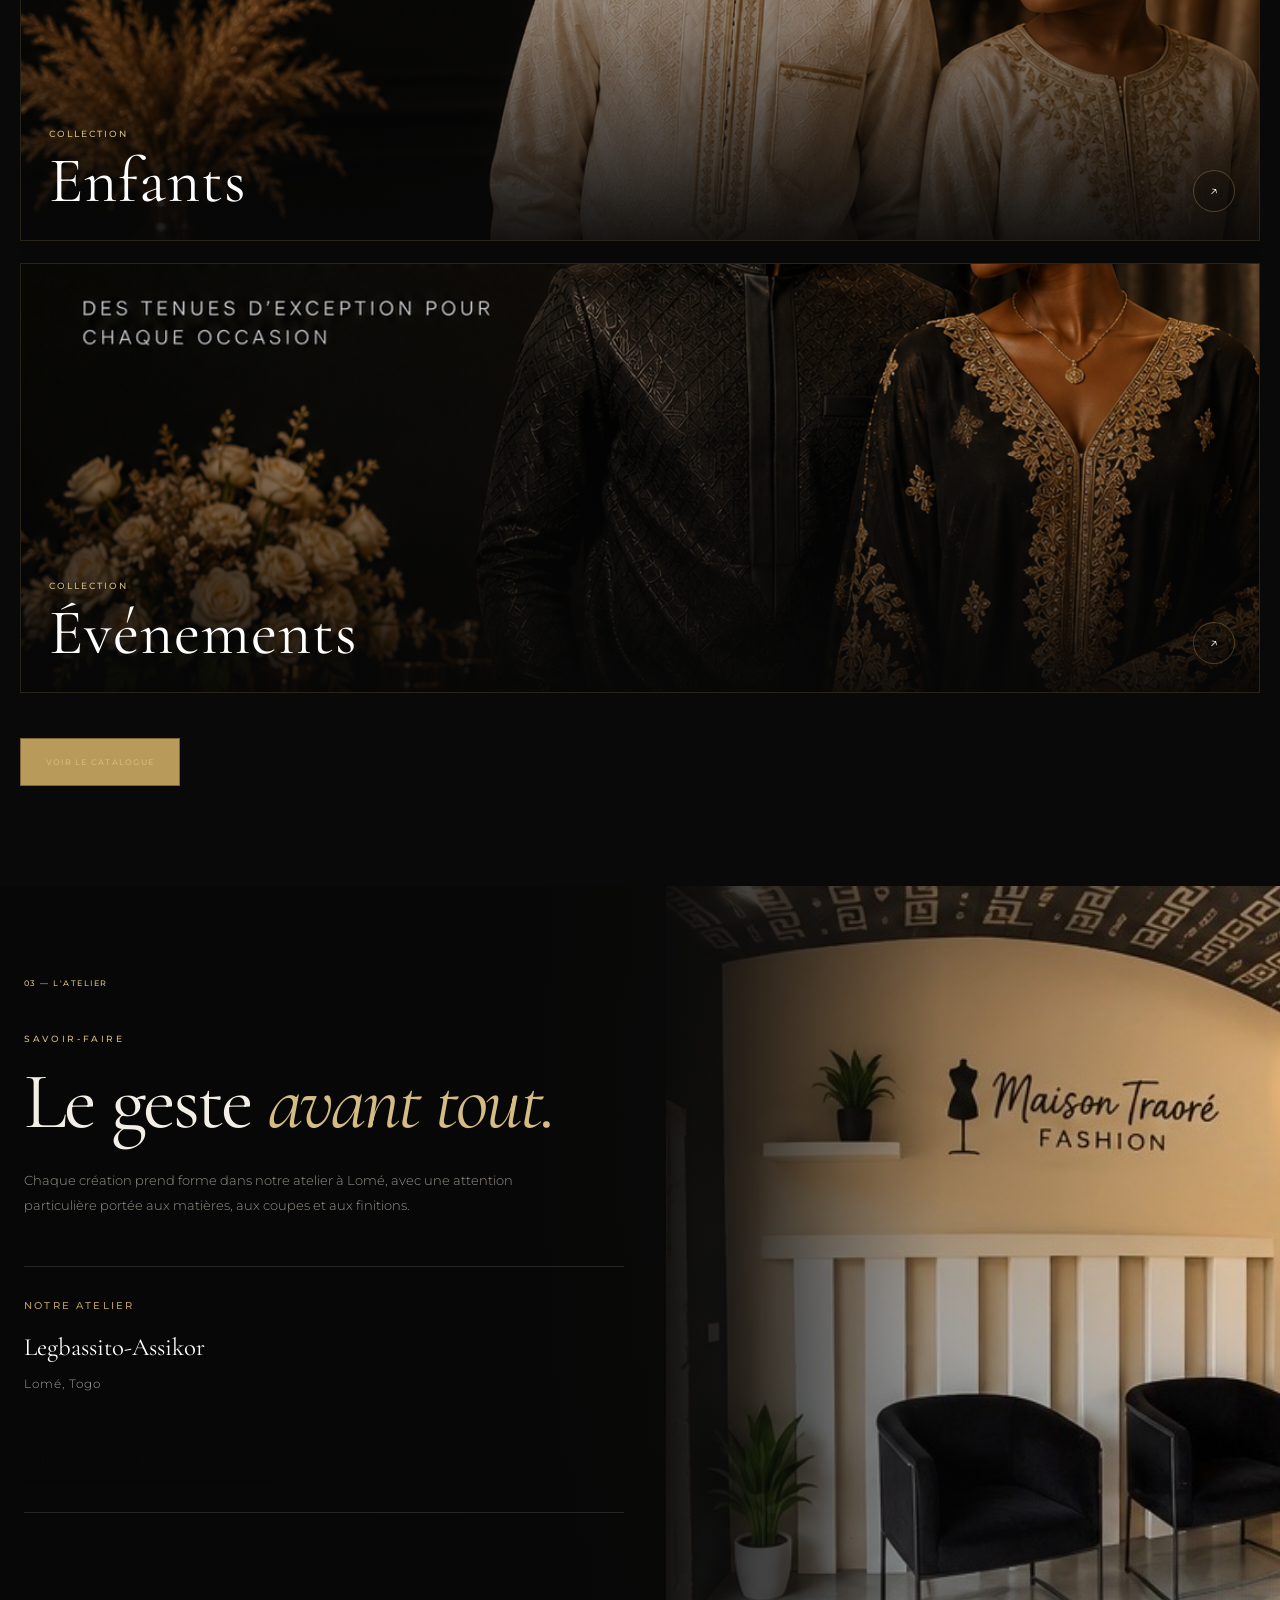
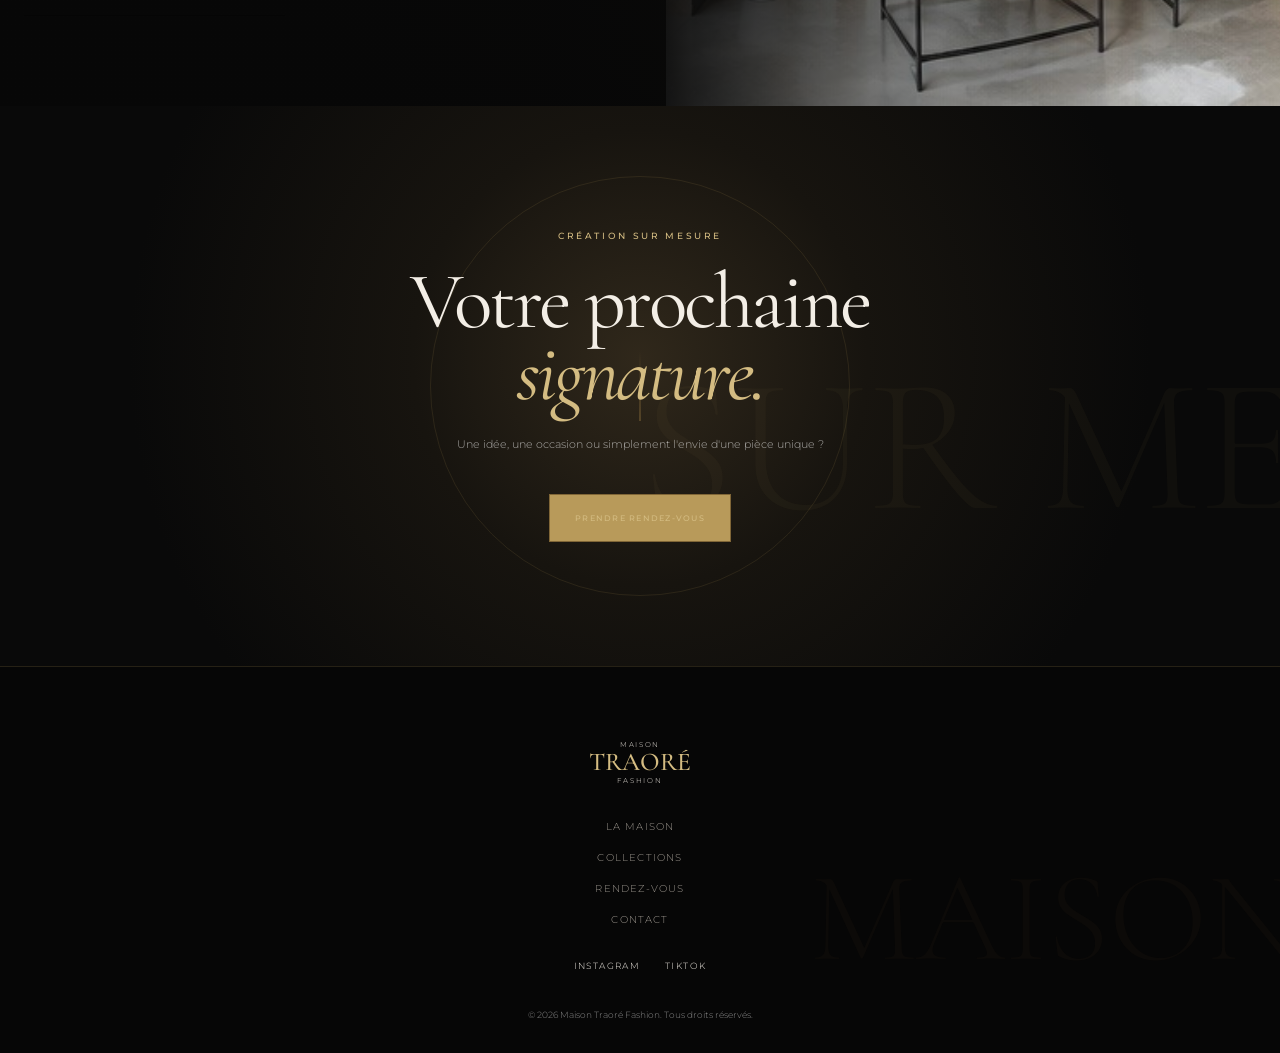
==== commit 9b6db999: "Add 40 percent back-to-school student offer section" ====
--- a/index.html
+++ b/index.html
@@ -175,6 +175,75 @@
             <i></i>
         </div>
     </section>
+    <!-- =====================================================
+     OFFRE RENTRÉE — ÉLÈVES & ÉTUDIANTS
+     ===================================================== -->
+
+<section class="school-offer" id="offre-rentree">
+
+    <!-- Animated background -->
+    <div class="school-offer-bg">
+        <span class="offer-orb offer-orb-1"></span>
+        <span class="offer-orb offer-orb-2"></span>
+        <span class="offer-orb offer-orb-3"></span>
+        <span class="offer-light"></span>
+    </div>
+
+    <div class="school-offer-inner">
+
+        <!-- Text -->
+        <div class="school-offer-content">
+
+            <span class="school-offer-kicker">
+                OFFRE RENTRÉE SCOLAIRE & UNIVERSITAIRE
+            </span>
+
+            <div class="school-offer-discount">
+                <span>−</span>40<span class="percent">%</span>
+            </div>
+
+            <h2>
+                Un nouveau départ.<br>
+                Un nouveau style.
+            </h2>
+
+            <p class="school-offer-target">
+                Offre spéciale pour les élèves et étudiants.
+            </p>
+
+            <p class="school-offer-description">
+                Préparez votre rentrée avec une tenue sur mesure,
+                élégante et pensée pour votre style.
+            </p>
+
+            <a href="rendez-vous.html" class="school-offer-button">
+                Profiter de l'offre
+                <span>↗</span>
+            </a>
+
+            <small class="school-offer-note">
+                Offre soumise aux conditions de la Maison.
+            </small>
+
+        </div>
+
+
+        <!-- Reserved image area -->
+        <div class="school-offer-images">
+
+            <div class="offer-image-slot offer-image-main">
+                <span>IMAGE CAMPAGNE</span>
+            </div>
+
+            <div class="offer-image-slot offer-image-secondary">
+                <span>IMAGE CAMPAGNE</span>
+            </div>
+
+        </div>
+
+    </div>
+
+</section>
 <!-- =====================================================
      INTRODUCTION
 ===================================================== -->
--- a/css/style.css
+++ b/css/style.css
@@ -2570,4 +2570,2877 @@
     .atelier-location strong {
         font-size: 1.35rem;
     }
+}
+/* =====================================================
+   ATELIER IMAGE
+   ===================================================== */
+
+.atelier-image {
+    position: absolute;
+    top: 0;
+    right: 0;
+    width: 48%;
+    height: 100%;
+    overflow: hidden;
+    z-index: 1;
+}
+
+.atelier-image::after {
+    content: "";
+    position: absolute;
+    inset: 0;
+    background:
+        linear-gradient(
+            90deg,
+            rgba(9, 9, 9, 0.95) 0%,
+            rgba(9, 9, 9, 0.35) 45%,
+            rgba(9, 9, 9, 0.05) 100%
+        );
+}
+
+.atelier-image img {
+    width: 100%;
+    height: 100%;
+    display: block;
+    object-fit: cover;
+    object-position: center;
+}
+
+.atelier-content {
+    max-width: 600px;
+    position: relative;
+    z-index: 3;
+}
+
+/* Mobile */
+@media (max-width: 600px) {
+
+    .atelier {
+        display: block;
+        padding: 0 0 75px;
+    }
+
+    .atelier-image {
+        position: relative;
+        top: auto;
+        right: auto;
+        width: 100%;
+        height: 360px;
+    }
+
+    .atelier-image::after {
+        background:
+            linear-gradient(
+                180deg,
+                rgba(9, 9, 9, 0.05) 0%,
+                rgba(9, 9, 9, 0.10) 45%,
+                rgba(9, 9, 9, 0.75) 100%
+            );
+    }
+
+    .atelier-image img {
+        object-position: center;
+    }
+
+    .atelier-content {
+        padding: 70px 22px 0;
+        max-width: none;
+    }
+
+}
+/* =====================================================
+   ATELIER IMAGE
+   ===================================================== */
+
+.atelier-image {
+    position: absolute;
+    top: 0;
+    right: 0;
+    width: 48%;
+    height: 100%;
+    overflow: hidden;
+    z-index: 1;
+}
+
+.atelier-image::after {
+    content: "";
+    position: absolute;
+    inset: 0;
+    background:
+        linear-gradient(
+            90deg,
+            rgba(9, 9, 9, 0.95) 0%,
+            rgba(9, 9, 9, 0.35) 45%,
+            rgba(9, 9, 9, 0.05) 100%
+        );
+}
+
+.atelier-image img {
+    width: 100%;
+    height: 100%;
+    display: block;
+    object-fit: cover;
+    object-position: center;
+}
+
+.atelier-content {
+    max-width: 600px;
+    position: relative;
+    z-index: 3;
+}
+
+@media (max-width: 600px) {
+
+    .atelier {
+        display: block;
+        padding: 0 0 75px;
+    }
+
+    .atelier-image {
+        position: relative;
+        top: auto;
+        right: auto;
+        width: 100%;
+        height: 360px;
+    }
+
+    .atelier-image::after {
+        background:
+            linear-gradient(
+                180deg,
+                rgba(9, 9, 9, 0.05) 0%,
+                rgba(9, 9, 9, 0.10) 45%,
+                rgba(9, 9, 9, 0.75) 100%
+            );
+    }
+
+    .atelier-image img {
+        object-position: center;
+    }
+
+    .atelier-content {
+        padding: 70px 22px 0;
+        max-width: none;
+    }
+
+}
+/* =====================================================
+   PREMIUM APPOINTMENT CTA
+   ===================================================== */
+
+.appointment {
+    position: relative;
+    overflow: hidden;
+    min-height: 560px;
+    display: flex;
+    align-items: center;
+    justify-content: center;
+    padding: 90px 24px;
+    text-align: center;
+    background:
+        radial-gradient(
+            circle at 50% 45%,
+            #30281b 0%,
+            #17140f 32%,
+            #090909 72%
+        );
+}
+
+.appointment::before {
+    content: "SUR MESURE";
+    position: absolute;
+    left: 50%;
+    top: 50%;
+    transform: translate(-50%, -50%);
+    white-space: nowrap;
+    color: rgba(185, 154, 90, 0.045);
+    font-family: var(--serif);
+    font-size: clamp(5rem, 20vw, 12rem);
+    line-height: 1;
+    pointer-events: none;
+}
+
+.appointment::after {
+    content: "";
+    position: absolute;
+    width: 420px;
+    height: 420px;
+    border: 1px solid rgba(185, 154, 90, 0.13);
+    border-radius: 50%;
+    pointer-events: none;
+}
+
+.appointment-content {
+    position: relative;
+    z-index: 2;
+    max-width: 650px;
+}
+
+.appointment .eyebrow {
+    margin-bottom: 22px;
+}
+
+.appointment h2 {
+    margin-bottom: 24px;
+}
+
+.appointment-content > p:not(.eyebrow) {
+    max-width: 480px;
+    margin: 0 auto 38px;
+    color: rgba(255, 255, 255, 0.65);
+    line-height: 1.8;
+}
+
+.appointment .primary-button {
+    margin-top: 5px;
+}
+
+@media (max-width: 600px) {
+
+    .appointment {
+        min-height: 500px;
+        padding: 75px 22px;
+    }
+
+    .appointment::before {
+        font-size: 5rem;
+    }
+
+    .appointment::after {
+        width: 300px;
+        height: 300px;
+    }
+
+    .appointment-content > p:not(.eyebrow) {
+        line-height: 1.7;
+    }
+}
+/* =====================================================
+   PREMIUM FOOTER
+   ===================================================== */
+
+.site-footer {
+    position: relative;
+    overflow: hidden;
+    padding: 75px 24px 30px;
+    background: #060606;
+    border-top: 1px solid rgba(185, 154, 90, 0.18);
+}
+
+.site-footer::before {
+    content: "MAISON";
+    position: absolute;
+    right: -20px;
+    bottom: 70px;
+    color: rgba(185, 154, 90, 0.035);
+    font-family: var(--serif);
+    font-size: 8rem;
+    line-height: 1;
+    pointer-events: none;
+}
+
+.site-footer > * {
+    position: relative;
+    z-index: 2;
+}
+
+.footer-inner {
+    max-width: 1100px;
+    margin: 0 auto;
+}
+
+.site-footer .brand {
+    margin-bottom: 18px;
+}
+
+.site-footer p {
+    color: rgba(255, 255, 255, 0.52);
+    line-height: 1.7;
+}
+
+.site-footer a {
+    transition:
+        color 0.3s ease,
+        opacity 0.3s ease;
+}
+
+.site-footer a:hover {
+    color: var(--gold);
+}
+
+.site-footer .footer-bottom {
+    margin-top: 55px;
+    padding-top: 25px;
+    border-top: 1px solid rgba(255, 255, 255, 0.08);
+}
+
+@media (max-width: 600px) {
+
+    .site-footer {
+        padding: 60px 22px 25px;
+    }
+
+    .site-footer::before {
+        right: -35px;
+        bottom: 55px;
+        font-size: 6rem;
+    }
+
+    .site-footer .footer-bottom {
+        margin-top: 40px;
+    }
+}
+/* =====================================================
+   LA MAISON — PREMIUM EDITORIAL DESIGN
+   ===================================================== */
+
+.about-section {
+    position: relative;
+    overflow: hidden;
+    padding: 100px 24px;
+}
+
+.about-section .about-content {
+    width: 100%;
+    max-width: 720px;
+    margin: 0 auto;
+}
+
+.about-section .section-label {
+    margin-bottom: 42px;
+}
+
+.about-section .eyebrow {
+    margin-bottom: 18px;
+}
+
+.about-section h2 {
+    margin-bottom: 32px;
+    line-height: 1.05;
+}
+
+.about-section p:not(.eyebrow) {
+    max-width: 650px;
+    margin-bottom: 22px;
+    color: rgba(255, 255, 255, 0.68);
+    font-size: 0.95rem;
+    line-height: 1.9;
+}
+
+/* -----------------------------------------------------
+   ESPRIT DE LA MAISON
+   ----------------------------------------------------- */
+
+.about-dark {
+    background:
+        radial-gradient(
+            circle at 85% 20%,
+            rgba(185, 154, 90, 0.12),
+            transparent 32%
+        ),
+        #0a0a0a;
+}
+
+.about-dark::before {
+    content: "MAISON";
+    position: absolute;
+    right: -45px;
+    top: 70px;
+    color: rgba(185, 154, 90, 0.035);
+    font-family: var(--serif);
+    font-size: 8rem;
+    line-height: 1;
+    transform: rotate(90deg);
+    pointer-events: none;
+}
+
+/* -----------------------------------------------------
+   FONDATEUR
+   ----------------------------------------------------- */
+
+.founder-section {
+    background: #11100d;
+    border-top: 1px solid rgba(185, 154, 90, 0.12);
+    border-bottom: 1px solid rgba(185, 154, 90, 0.12);
+}
+
+.founder-section::before {
+    content: "FONDATEUR";
+    position: absolute;
+    left: -40px;
+    bottom: 80px;
+    color: rgba(255, 255, 255, 0.025);
+    font-family: var(--serif);
+    font-size: 7rem;
+    line-height: 1;
+    pointer-events: none;
+}
+
+.founder-section h2 em {
+    display: block;
+}
+
+.founder-quote {
+    position: relative;
+    margin: 50px 0 0;
+    padding: 30px 0 5px 25px;
+    border-left: 1px solid var(--gold);
+    color: rgba(255, 255, 255, 0.88);
+    font-family: var(--serif);
+    font-size: 1.25rem;
+    font-style: italic;
+    line-height: 1.7;
+}
+
+/* -----------------------------------------------------
+   VALEURS
+   ----------------------------------------------------- */
+
+.values-section {
+    background: #080808;
+}
+
+.values-list {
+    margin-top: 55px;
+    border-top: 1px solid rgba(255, 255, 255, 0.1);
+}
+
+.value-item {
+    display: grid;
+    grid-template-columns: 55px 1fr;
+    gap: 20px;
+    padding: 30px 0;
+    border-bottom: 1px solid rgba(255, 255, 255, 0.1);
+}
+
+.value-item > span {
+    padding-top: 4px;
+    color: var(--gold);
+    font-family: var(--sans);
+    font-size: 0.68rem;
+    letter-spacing: 0.15em;
+}
+
+.value-item h3 {
+    margin: 0 0 10px;
+    color: #ffffff;
+    font-family: var(--sans);
+    font-size: 0.78rem;
+    font-weight: 500;
+    letter-spacing: 0.18em;
+}
+
+.value-item p {
+    margin: 0 !important;
+    max-width: 520px !important;
+    font-size: 0.88rem !important;
+    line-height: 1.75 !important;
+}
+
+/* -----------------------------------------------------
+   MOBILE
+   ----------------------------------------------------- */
+
+@media (max-width: 600px) {
+
+    .about-section {
+        padding: 78px 22px;
+    }
+
+    .about-section .about-content {
+        max-width: none;
+    }
+
+    .about-section .section-label {
+        margin-bottom: 34px;
+    }
+
+    .about-section h2 {
+        margin-bottom: 26px;
+    }
+
+    .about-section p:not(.eyebrow) {
+        font-size: 0.9rem;
+        line-height: 1.85;
+    }
+
+    .about-dark::before {
+        right: -65px;
+        top: 55px;
+        font-size: 6rem;
+    }
+
+    .founder-section::before {
+        left: -45px;
+        bottom: 55px;
+        font-size: 5rem;
+    }
+
+    .founder-quote {
+        margin-top: 40px;
+        padding-left: 20px;
+        font-size: 1.08rem;
+    }
+
+    .values-list {
+        margin-top: 42px;
+    }
+
+    .value-item {
+        grid-template-columns: 42px 1fr;
+        gap: 14px;
+        padding: 25px 0;
+    }
+
+    .value-item p {
+        font-size: 0.84rem !important;
+    }
+}
+/* =========================================================
+   COLLECTIONS — MAISON TRAORÉ FASHION
+   ÉDITION PREMIUM
+   ========================================================= */
+
+.collection-page-hero {
+    min-height: 78svh;
+    background:
+        radial-gradient(
+            circle at 75% 25%,
+            #3a3021 0%,
+            #19150f 32%,
+            #080808 72%
+        );
+}
+
+.collection-page-hero::before {
+    content: "COLLECTIONS";
+    position: absolute;
+    right: -75px;
+    top: 50%;
+    transform: translateY(-50%) rotate(90deg);
+    color: rgba(185, 154, 90, 0.045);
+    font-family: var(--serif);
+    font-size: clamp(5rem, 18vw, 11rem);
+    line-height: 1;
+    white-space: nowrap;
+    pointer-events: none;
+}
+
+.collection-page-hero .page-hero-content {
+    max-width: 720px;
+}
+
+.collection-page-hero h1 {
+    font-size: clamp(4rem, 17vw, 8rem);
+    line-height: 0.9;
+    letter-spacing: -0.045em;
+}
+
+/* =========================================================
+   INTRODUCTION
+   ========================================================= */
+
+.collection-intro {
+    position: relative;
+    overflow: hidden;
+    padding: 95px 24px 105px;
+    background: var(--cream);
+    color: var(--black);
+}
+
+.collection-intro::after {
+    content: "01";
+    position: absolute;
+    right: 22px;
+    bottom: 30px;
+    color: rgba(185, 154, 90, 0.12);
+    font-family: var(--serif);
+    font-size: 7rem;
+    line-height: 1;
+}
+
+.collection-intro .eyebrow {
+    color: var(--gold-dark);
+}
+
+.collection-intro h2 {
+    max-width: 650px;
+    margin-bottom: 30px;
+    color: var(--black);
+    font-size: clamp(3rem, 12vw, 5.5rem);
+    line-height: 0.95;
+}
+
+.collection-intro h2 em {
+    color: #8d703c;
+}
+
+.collection-intro > p:last-child {
+    max-width: 520px;
+    color: #625d56;
+    font-size: 0.85rem;
+    line-height: 1.9;
+}
+
+/* =========================================================
+   COLLECTION LIST
+   ========================================================= */
+
+.collection-list {
+    border-top: 1px solid rgba(185,154,90,0.16);
+    background: #080808;
+}
+
+/* =========================================================
+   COLLECTION FEATURE
+   ========================================================= */
+
+.collection-feature {
+    position: relative;
+    display: block;
+    min-height: 620px;
+    overflow: hidden;
+    border-bottom: 1px solid rgba(185,154,90,0.14);
+    background: #0c0c0c;
+    text-decoration: none;
+}
+
+.collection-feature-image {
+    position: absolute;
+    inset: 0;
+    width: 100%;
+    height: 100%;
+    background-position: center;
+    background-size: cover;
+    background-repeat: no-repeat;
+    transform: scale(1.01);
+    transition:
+        transform 1.2s var(--ease),
+        filter 0.8s ease;
+}
+
+.collection-feature-image::after {
+    content: "";
+    position: absolute;
+    inset: 0;
+    background:
+        linear-gradient(
+            180deg,
+            rgba(8,8,8,0.08) 0%,
+            rgba(8,8,8,0.18) 35%,
+            rgba(8,8,8,0.88) 82%,
+            rgba(8,8,8,0.98) 100%
+        );
+}
+
+.collection-feature:hover .collection-feature-image {
+    transform: scale(1.06);
+    filter: brightness(1.08);
+}
+
+/* =========================================================
+   COLLECTION IMAGES
+   ========================================================= */
+
+.collection-feature-image.homme {
+    background-image:
+        url("../images/images/hero/images/collections/hommes-collection.PNG");
+}
+
+.collection-feature-image.femme {
+    background-image:
+        url("../images/images/hero/images/collections/femmes-collection.PNG");
+}
+
+.collection-feature-image.enfant {
+    background-image:
+        url("../images/images/hero/images/collections/enfants-collection.PNG");
+}
+
+.collection-feature-image.ceremony {
+    background-image:
+        url("../images/images/hero/images/collections/evenements-collection.PNG");
+}
+
+/* =========================================================
+   COLLECTION INFORMATION
+   ========================================================= */
+
+.collection-feature-info {
+    position: absolute;
+    z-index: 2;
+    right: 0;
+    bottom: 0;
+    left: 0;
+    padding: 35px 24px 40px;
+}
+
+.collection-feature-info > span:first-child {
+    display: block;
+    margin-bottom: 20px;
+    color: var(--gold-light);
+    font-family: var(--sans);
+    font-size: 0.55rem;
+    font-weight: 500;
+    letter-spacing: 0.22em;
+}
+
+.collection-feature-info h2 {
+    max-width: 600px;
+    margin-bottom: 18px;
+    color: #fff;
+    font-size: clamp(3rem, 12vw, 5.5rem);
+    line-height: 0.92;
+    letter-spacing: -0.035em;
+}
+
+.collection-feature-info h2 em {
+    color: rgba(255,255,255,0.72);
+}
+
+.collection-feature-info p {
+    max-width: 400px;
+    margin-bottom: 26px;
+    color: rgba(255,255,255,0.65);
+    font-size: 0.78rem;
+    line-height: 1.8;
+}
+
+.collection-link {
+    display: inline-flex;
+    align-items: center;
+    gap: 16px;
+    color: #fff;
+    font-family: var(--sans);
+    font-size: 0.57rem;
+    font-weight: 500;
+    letter-spacing: 0.15em;
+    text-transform: uppercase;
+    border-bottom: 1px solid rgba(185,154,90,0.5);
+    padding-bottom: 8px;
+    transition:
+        color 0.3s ease,
+        gap 0.5s var(--ease);
+}
+
+.collection-link strong {
+    color: var(--gold-light);
+    font-size: 1rem;
+    font-weight: 400;
+}
+
+.collection-feature:hover .collection-link {
+    gap: 25px;
+    color: var(--gold-light);
+}
+
+/* =========================================================
+   COLLECTION PRIVATE
+   ========================================================= */
+
+.collection-private {
+    position: relative;
+    overflow: hidden;
+    min-height: 560px;
+    display: flex;
+    flex-direction: column;
+    justify-content: center;
+    align-items: center;
+    padding: 100px 24px;
+    text-align: center;
+    background:
+        radial-gradient(
+            circle at 50% 45%,
+            #30271a 0%,
+            #17130e 30%,
+            #080808 72%
+        );
+    border-top: 1px solid rgba(185,154,90,0.15);
+}
+
+.collection-private::before {
+    content: "SUR MESURE";
+    position: absolute;
+    top: 50%;
+    left: 50%;
+    transform: translate(-50%, -50%);
+    color: rgba(185,154,90,0.045);
+    font-family: var(--serif);
+    font-size: clamp(4rem, 17vw, 11rem);
+    line-height: 1;
+    white-space: nowrap;
+    pointer-events: none;
+}
+
+.collection-private::after {
+    content: "";
+    position: absolute;
+    width: 360px;
+    height: 360px;
+    border: 1px solid rgba(185,154,90,0.13);
+    border-radius: 50%;
+    pointer-events: none;
+}
+
+.collection-private > * {
+    position: relative;
+    z-index: 2;
+}
+
+.collection-private .eyebrow {
+    margin-bottom: 22px;
+    color: var(--gold-light);
+}
+
+.collection-private h2 {
+    margin-bottom: 25px;
+    color: #fff;
+    font-size: clamp(3.2rem, 13vw, 6rem);
+    line-height: 0.9;
+}
+
+.collection-private h2 em {
+    color: var(--gold-light);
+}
+
+.collection-private p {
+    max-width: 500px;
+    margin-bottom: 35px;
+    color: rgba(255,255,255,0.62);
+    font-size: 0.8rem;
+    line-height: 1.9;
+}
+
+.collection-private .button-gold {
+    min-height: 54px;
+    padding: 0 30px;
+}
+
+/* =========================================================
+   MOBILE
+   ========================================================= */
+
+@media (max-width: 600px) {
+
+    .collection-page-hero {
+        min-height: 70svh;
+        padding-bottom: 65px;
+    }
+
+    .collection-page-hero::before {
+        right: -90px;
+        font-size: 5rem;
+    }
+
+    .collection-intro {
+        padding: 78px 22px 90px;
+    }
+
+    .collection-intro h2 {
+        font-size: clamp(3rem, 13vw, 4.5rem);
+    }
+
+    .collection-feature {
+        min-height: 590px;
+    }
+
+    .collection-feature-info {
+        padding: 30px 22px 35px;
+    }
+
+    .collection-feature-info h2 {
+        font-size: clamp(2.9rem, 12vw, 4.5rem);
+    }
+
+    .collection-private {
+        min-height: 520px;
+        padding: 85px 22px;
+    }
+
+    .collection-private::after {
+        width: 280px;
+        height: 280px;
+    }
+
+    .collection-private h2 {
+        font-size: clamp(3rem, 13vw, 4.5rem);
+    }
+}
+/* =========================================================
+   HOMMES — MAISON TRAORÉ FASHION
+   PREMIUM MEN'S CATALOGUE
+   ========================================================= */
+
+.page-hero {
+    min-height: 76svh;
+    position: relative;
+    overflow: hidden;
+}
+
+.page-hero::after {
+    content: "HOMMES";
+    position: absolute;
+    right: -75px;
+    top: 50%;
+    transform: translateY(-50%) rotate(90deg);
+    color: rgba(185,154,90,0.045);
+    font-family: var(--serif);
+    font-size: clamp(5rem, 18vw, 11rem);
+    line-height: 1;
+    white-space: nowrap;
+    pointer-events: none;
+}
+
+.page-hero-content {
+    position: relative;
+    z-index: 3;
+}
+
+.page-hero h1 {
+    font-size: clamp(4rem, 18vw, 8rem);
+    line-height: 0.88;
+    letter-spacing: -0.045em;
+}
+
+.hero-description {
+    max-width: 390px;
+    margin-top: 28px;
+    color: rgba(255,255,255,0.68);
+    font-size: 0.8rem;
+    line-height: 1.9;
+}
+
+/* =========================================================
+   CATALOGUE HEADER
+   ========================================================= */
+
+.catalog {
+    padding: 85px 22px 110px;
+    background:
+        radial-gradient(
+            circle at 85% 10%,
+            rgba(185,154,90,0.06),
+            transparent 30%
+        ),
+        #080808;
+}
+
+.catalog-header {
+    max-width: 700px;
+    margin-bottom: 45px;
+}
+
+.catalog-header h2 {
+    margin-bottom: 25px;
+    font-size: clamp(3.2rem, 13vw, 6rem);
+    line-height: 0.92;
+    letter-spacing: -0.04em;
+}
+
+.catalog-header h2 em {
+    display: block;
+    color: var(--gold-light);
+}
+
+.heading-description {
+    max-width: 500px;
+    color: rgba(255,255,255,0.58);
+    font-size: 0.8rem;
+    line-height: 1.95;
+}
+
+/* =========================================================
+   CATEGORY NAVIGATION
+   ========================================================= */
+
+.catalog-category-nav {
+    display: flex;
+    gap: 0;
+    overflow-x: auto;
+    margin: 0 -22px 80px;
+    padding: 0 22px;
+    border-top: 1px solid rgba(185,154,90,0.16);
+    border-bottom: 1px solid rgba(185,154,90,0.16);
+    scrollbar-width: none;
+}
+
+.catalog-category-nav::-webkit-scrollbar {
+    display: none;
+}
+
+.catalog-category-nav a {
+    flex: 0 0 auto;
+    padding: 18px 18px;
+    color: rgba(255,255,255,0.55);
+    font-family: var(--sans);
+    font-size: 0.56rem;
+    font-weight: 500;
+    letter-spacing: 0.14em;
+    text-transform: uppercase;
+    transition:
+        color 0.3s ease,
+        background 0.3s ease;
+}
+
+.catalog-category-nav a:first-child {
+    padding-left: 0;
+}
+
+.catalog-category-nav a:hover {
+    color: var(--gold-light);
+}
+
+/* =========================================================
+   CATEGORY
+   ========================================================= */
+
+.catalog-category {
+    position: relative;
+    margin-bottom: 105px;
+}
+
+.category-heading {
+    position: relative;
+    margin-bottom: 35px;
+    padding-left: 52px;
+}
+
+.category-heading > span {
+    position: absolute;
+    left: 0;
+    top: 5px;
+    color: var(--gold-light);
+    font-family: var(--sans);
+    font-size: 0.58rem;
+    letter-spacing: 0.15em;
+}
+
+.category-heading h2 {
+    margin-bottom: 12px;
+    color: var(--cream);
+    font-size: clamp(2.7rem, 11vw, 4.5rem);
+    line-height: 0.95;
+}
+
+.category-heading p {
+    max-width: 360px;
+    color: rgba(255,255,255,0.48);
+    font-size: 0.73rem;
+    line-height: 1.8;
+}
+
+/* =========================================================
+   PRODUCT CARDS
+   ========================================================= */
+
+.catalog-grid {
+    display: grid;
+    grid-template-columns: repeat(2, minmax(0, 1fr));
+    gap: 12px;
+}
+
+.catalog-card {
+    min-height: 390px;
+    background: #10100f;
+    border: 1px solid rgba(255,255,255,0.08);
+    overflow: hidden;
+    transition:
+        transform 0.6s var(--ease),
+        border-color 0.4s ease,
+        box-shadow 0.6s ease;
+}
+
+.catalog-card:hover {
+    transform: translateY(-7px);
+    border-color: rgba(185,154,90,0.5);
+    box-shadow: 0 25px 60px rgba(0,0,0,0.35);
+}
+
+.catalog-image {
+    position: relative;
+    min-height: 260px;
+    display: flex;
+    align-items: flex-end;
+    justify-content: flex-start;
+    padding: 18px;
+    overflow: hidden;
+    background:
+        radial-gradient(
+            circle at 50% 25%,
+            #30281d 0%,
+            #15130f 48%,
+            #090909 100%
+        );
+}
+
+.catalog-image::before {
+    content: "";
+    position: absolute;
+    inset: 15px;
+    border: 1px solid rgba(185,154,90,0.13);
+    pointer-events: none;
+}
+
+.catalog-image::after {
+    content: "MAISON TRAORÉ";
+    position: absolute;
+    right: 15px;
+    bottom: 13px;
+    color: rgba(185,154,90,0.16);
+    font-family: var(--serif);
+    font-size: 0.75rem;
+    letter-spacing: 0.08em;
+}
+
+.catalog-image span {
+    position: relative;
+    z-index: 2;
+    color: rgba(255,255,255,0.28);
+    font-family: var(--sans);
+    font-size: 0.48rem;
+    letter-spacing: 0.18em;
+}
+
+.catalog-card-info {
+    padding: 22px 18px 25px;
+    background: #0d0d0d;
+}
+
+.catalog-card-info > span {
+    display: block;
+    margin-bottom: 8px;
+    color: var(--gold-light);
+    font-family: var(--sans);
+    font-size: 0.48rem;
+    letter-spacing: 0.18em;
+}
+
+.catalog-card-info h3 {
+    margin-bottom: 8px;
+    color: var(--cream);
+    font-size: clamp(1.8rem, 7vw, 2.5rem);
+    line-height: 1;
+}
+
+.catalog-card-info p {
+    color: rgba(255,255,255,0.42);
+    font-size: 0.62rem;
+    line-height: 1.7;
+}
+
+/* =========================================================
+   CATEGORY SEPARATION
+   ========================================================= */
+
+.catalog-category + .catalog-category {
+    padding-top: 15px;
+}
+
+.catalog-category + .catalog-category::before {
+    content: "";
+    position: absolute;
+    top: -35px;
+    left: 0;
+    width: 100%;
+    height: 1px;
+    background:
+        linear-gradient(
+            90deg,
+            rgba(185,154,90,0.35),
+            transparent
+        );
+}
+
+/* =========================================================
+   MOBILE
+   ========================================================= */
+
+@media (max-width: 600px) {
+
+    .page-hero {
+        min-height: 70svh;
+    }
+
+    .page-hero::after {
+        right: -95px;
+        font-size: 5.5rem;
+    }
+
+    .catalog {
+        padding: 75px 22px 90px;
+    }
+
+    .catalog-header h2 {
+        font-size: clamp(3.1rem, 14vw, 4.7rem);
+    }
+
+    .catalog-category-nav {
+        margin-bottom: 65px;
+    }
+
+    .catalog-category {
+        margin-bottom: 85px;
+    }
+
+    .catalog-grid {
+        gap: 10px;
+    }
+
+    .catalog-card {
+        min-height: 350px;
+    }
+
+    .catalog-image {
+        min-height: 225px;
+    }
+
+    .category-heading {
+        padding-left: 45px;
+    }
+}
+/* =========================================================
+   FEMMES — MAISON TRAORÉ FASHION
+   PREMIUM WOMEN'S CATALOGUE
+   ========================================================= */
+
+.femmes-page-hero {
+    min-height: 76svh;
+    position: relative;
+    overflow: hidden;
+}
+
+.femmes-page-hero::after {
+    content: "FEMMES";
+    position: absolute;
+    right: -65px;
+    top: 50%;
+    transform: translateY(-50%) rotate(90deg);
+    color: rgba(185,154,90,0.045);
+    font-family: var(--serif);
+    font-size: clamp(5rem, 18vw, 11rem);
+    line-height: 1;
+    white-space: nowrap;
+    pointer-events: none;
+}
+
+.femmes-page-hero h1 {
+    font-size: clamp(4rem, 17vw, 8rem);
+    line-height: 0.88;
+    letter-spacing: -0.045em;
+}
+
+/* =========================================================
+   FEMMES CATALOGUE
+   ========================================================= */
+
+.femmes-page .catalog {
+    background:
+        radial-gradient(
+            circle at 15% 15%,
+            rgba(185,154,90,0.07),
+            transparent 30%
+        ),
+        #090909;
+}
+
+.femmes-page .catalog-header h2 em {
+    color: var(--gold-light);
+}
+
+.femmes-page .category-heading h2 {
+    font-family: var(--serif);
+    font-weight: 400;
+}
+
+.femmes-page .catalog-card {
+    background: #11100e;
+}
+
+.femmes-page .catalog-card:hover {
+    transform: translateY(-8px);
+    border-color: rgba(185,154,90,0.55);
+}
+
+.femmes-page .catalog-image {
+    background:
+        radial-gradient(
+            circle at 50% 20%,
+            #3a3025 0%,
+            #18130f 45%,
+            #090909 100%
+        );
+}
+
+.femmes-page .catalog-image::before {
+    border-color: rgba(185,154,90,0.18);
+}
+
+.femmes-page .catalog-card-info {
+    background:
+        linear-gradient(
+            135deg,
+            #12110f,
+            #0b0b0b
+        );
+}
+
+.femmes-page .catalog-card-info h3 {
+    font-family: var(--serif);
+    font-weight: 400;
+}
+
+/* =========================================================
+   FEMMES EDITORIAL SECTIONS
+   ========================================================= */
+
+.femmes-page .catalog-category {
+    padding-bottom: 20px;
+}
+
+.femmes-page .catalog-category:nth-child(even) {
+    background:
+        linear-gradient(
+            90deg,
+            transparent,
+            rgba(185,154,90,0.025),
+            transparent
+        );
+}
+
+.femmes-page .catalog-category:nth-child(even)::before {
+    background:
+        linear-gradient(
+            90deg,
+            transparent,
+            rgba(185,154,90,0.32),
+            transparent
+        );
+}
+
+/* =========================================================
+   FEMMES SUR MESURE
+   ========================================================= */
+
+.femmes-page .catalog-private {
+    position: relative;
+    overflow: hidden;
+    min-height: 560px;
+    display: flex;
+    align-items: center;
+    justify-content: center;
+    padding: 90px 22px;
+    text-align: center;
+    background:
+        radial-gradient(
+            circle at 50% 40%,
+            #33291e 0%,
+            #17120e 32%,
+            #080808 74%
+        );
+    border-top: 1px solid rgba(185,154,90,0.16);
+}
+
+.femmes-page .catalog-private::before {
+    content: "ÉLÉGANCE";
+    position: absolute;
+    left: 50%;
+    top: 50%;
+    transform: translate(-50%, -50%);
+    color: rgba(185,154,90,0.045);
+    font-family: var(--serif);
+    font-size: clamp(5rem, 18vw, 11rem);
+    line-height: 1;
+    white-space: nowrap;
+    pointer-events: none;
+}
+
+.femmes-page .catalog-private-content {
+    position: relative;
+    z-index: 2;
+    max-width: 620px;
+}
+
+.femmes-page .catalog-private h2 {
+    color: #fff;
+    font-family: var(--serif);
+    font-size: clamp(3.2rem, 13vw, 6rem);
+    font-weight: 400;
+    line-height: 0.92;
+}
+
+.femmes-page .catalog-private h2 em {
+    color: var(--gold-light);
+}
+
+.femmes-page .catalog-private p {
+    max-width: 480px;
+    margin: 25px auto 35px;
+    color: rgba(255,255,255,0.62);
+    font-size: 0.8rem;
+    line-height: 1.9;
+}
+
+/* =========================================================
+   MOBILE
+   ========================================================= */
+
+@media (max-width: 600px) {
+
+    .femmes-page-hero {
+        min-height: 70svh;
+    }
+
+    .femmes-page-hero::after {
+        right: -85px;
+        font-size: 5.5rem;
+    }
+
+    .femmes-page .catalog {
+        padding-left: 22px;
+        padding-right: 22px;
+    }
+
+    .femmes-page .catalog-grid {
+        gap: 10px;
+    }
+
+    .femmes-page .catalog-card {
+        min-height: 350px;
+    }
+
+    .femmes-page .catalog-image {
+        min-height: 225px;
+    }
+
+    .femmes-page .catalog-private {
+        min-height: 510px;
+        padding: 80px 22px;
+    }
+}
+/* =========================================================
+   ENFANTS — MAISON TRAORÉ FASHION
+   PREMIUM CHILDREN COLLECTION
+   ========================================================= */
+
+body:has(.page-hero h1) .page-hero {
+    position: relative;
+    overflow: hidden;
+}
+
+body:has(.page-hero h1) .page-hero::after {
+    content: "ENFANTS";
+    position: absolute;
+    right: -70px;
+    top: 50%;
+    transform: translateY(-50%) rotate(90deg);
+    color: rgba(185,154,90,0.045);
+    font-family: var(--serif);
+    font-size: clamp(5rem, 18vw, 11rem);
+    line-height: 1;
+    white-space: nowrap;
+    pointer-events: none;
+}
+
+/* =========================================================
+   CHILDREN CATALOGUE
+   ========================================================= */
+
+body:has(.collection-item) .catalog {
+    position: relative;
+    overflow: hidden;
+    padding: 85px 22px 100px;
+    background:
+        radial-gradient(
+            circle at 85% 10%,
+            rgba(185,154,90,0.055),
+            transparent 30%
+        ),
+        #090909;
+}
+
+body:has(.collection-item) .catalog-header {
+    max-width: 680px;
+    margin-bottom: 55px;
+}
+
+body:has(.collection-item) .catalog-header h2 {
+    font-size: clamp(3.1rem, 13vw, 5.8rem);
+    line-height: 0.92;
+    letter-spacing: -0.04em;
+}
+
+body:has(.collection-item) .catalog-header h2 em {
+    display: block;
+    color: var(--gold-light);
+}
+
+/* =========================================================
+   COLLECTION LIST
+   ========================================================= */
+
+body:has(.collection-item) .collection-list {
+    border-top: 1px solid rgba(185,154,90,0.18);
+}
+
+body:has(.collection-item) .collection-item {
+    position: relative;
+    display: grid;
+    grid-template-columns: 55px 1fr 40px;
+    align-items: center;
+    gap: 20px;
+    min-height: 145px;
+    padding: 28px 5px;
+    border-bottom: 1px solid rgba(255,255,255,0.1);
+    transition:
+        padding 0.5s var(--ease),
+        background 0.5s ease;
+}
+
+body:has(.collection-item) .collection-item::before {
+    content: "";
+    position: absolute;
+    left: 0;
+    bottom: -1px;
+    width: 0;
+    height: 1px;
+    background: var(--gold);
+    transition: width 0.6s var(--ease);
+}
+
+body:has(.collection-item) .collection-item:hover {
+    padding-left: 15px;
+    padding-right: 15px;
+    background:
+        linear-gradient(
+            90deg,
+            rgba(185,154,90,0.06),
+            transparent
+        );
+}
+
+body:has(.collection-item) .collection-item:hover::before {
+    width: 100%;
+}
+
+/* =========================================================
+   NUMBER
+   ========================================================= */
+
+body:has(.collection-item) .collection-number {
+    color: var(--gold-light);
+    font-family: var(--sans);
+    font-size: 0.62rem;
+    font-weight: 500;
+    letter-spacing: 0.16em;
+}
+
+/* =========================================================
+   INFORMATION
+   ========================================================= */
+
+body:has(.collection-item) .collection-info > span {
+    display: block;
+    margin-bottom: 10px;
+    color: rgba(185,154,90,0.72);
+    font-family: var(--sans);
+    font-size: 0.5rem;
+    font-weight: 500;
+    letter-spacing: 0.18em;
+}
+
+body:has(.collection-item) .collection-info h3 {
+    margin: 0;
+    color: #f4efe6;
+    font-family: var(--serif);
+    font-size: clamp(2rem, 8vw, 3.4rem);
+    font-weight: 400;
+    line-height: 0.95;
+    transition: color 0.35s ease;
+}
+
+body:has(.collection-item) .collection-item:hover .collection-info h3 {
+    color: var(--gold-light);
+}
+
+/* =========================================================
+   ARROW
+   ========================================================= */
+
+body:has(.collection-item) .collection-arrow {
+    display: flex;
+    align-items: center;
+    justify-content: center;
+    width: 34px;
+    height: 34px;
+    border: 1px solid rgba(185,154,90,0.28);
+    border-radius: 50%;
+    color: var(--gold-light);
+    font-size: 0.9rem;
+    transition:
+        transform 0.5s var(--ease),
+        background 0.35s ease,
+        color 0.35s ease;
+}
+
+body:has(.collection-item) .collection-item:hover .collection-arrow {
+    transform: rotate(45deg);
+    background: var(--gold);
+    color: #090909;
+}
+
+/* =========================================================
+   MOBILE
+   ========================================================= */
+
+@media (max-width: 600px) {
+
+    body:has(.collection-item) .catalog {
+        padding: 72px 22px 85px;
+    }
+
+    body:has(.collection-item) .collection-item {
+        grid-template-columns: 38px 1fr 35px;
+        gap: 12px;
+        min-height: 125px;
+        padding: 24px 0;
+    }
+
+    body:has(.collection-item) .collection-info h3 {
+        font-size: clamp(1.9rem, 8vw, 2.7rem);
+    }
+
+    body:has(.collection-item) .collection-arrow {
+        width: 30px;
+        height: 30px;
+        font-size: 0.75rem;
+    }
+}
+/* =========================================================
+   ÉVÉNEMENTS — MAISON TRAORÉ FASHION
+   PREMIUM OCCASIONS & CEREMONIES
+   ========================================================= */
+
+body:has(.catalog-category#fetes) .page-hero {
+    position: relative;
+    overflow: hidden;
+}
+
+body:has(.catalog-category#fetes) .page-hero::after {
+    content: "ÉVÉNEMENTS";
+    position: absolute;
+    right: -95px;
+    top: 50%;
+    transform: translateY(-50%) rotate(90deg);
+    color: rgba(185,154,90,0.045);
+    font-family: var(--serif);
+    font-size: clamp(4.5rem, 16vw, 10rem);
+    line-height: 1;
+    white-space: nowrap;
+    pointer-events: none;
+}
+
+/* =========================================================
+   EVENT CATALOGUE
+   ========================================================= */
+
+body:has(.catalog-category#fetes) .catalog {
+    position: relative;
+    overflow: hidden;
+    padding: 85px 22px 105px;
+    background:
+        radial-gradient(
+            circle at 82% 12%,
+            rgba(185,154,90,0.07),
+            transparent 30%
+        ),
+        #080808;
+}
+
+body:has(.catalog-category#fetes) .catalog-header {
+    max-width: 700px;
+    margin-bottom: 55px;
+}
+
+body:has(.catalog-category#fetes) .catalog-header h2 {
+    font-size: clamp(3.2rem, 13vw, 6rem);
+    line-height: 0.91;
+    letter-spacing: -0.045em;
+}
+
+body:has(.catalog-category#fetes) .catalog-header h2 em {
+    display: block;
+    color: var(--gold-light);
+}
+
+body:has(.catalog-category#fetes) .heading-description {
+    max-width: 500px;
+    line-height: 1.9;
+}
+
+/* =========================================================
+   CATEGORY NAVIGATION
+   ========================================================= */
+
+body:has(.catalog-category#fetes) .catalog-category-nav {
+    border-top: 1px solid rgba(185,154,90,0.18);
+    border-bottom: 1px solid rgba(185,154,90,0.18);
+}
+
+body:has(.catalog-category#fetes) .catalog-category-nav a {
+    transition:
+        color 0.3s ease,
+        padding 0.4s var(--ease);
+}
+
+body:has(.catalog-category#fetes) .catalog-category-nav a:hover {
+    color: var(--gold-light);
+}
+
+/* =========================================================
+   EVENT CATEGORIES
+   ========================================================= */
+
+body:has(.catalog-category#fetes) .catalog-category {
+    position: relative;
+    margin-bottom: 105px;
+}
+
+body:has(.catalog-category#fetes) .catalog-category::after {
+    content: "";
+    position: absolute;
+    left: 0;
+    bottom: -52px;
+    width: 100%;
+    height: 1px;
+    background:
+        linear-gradient(
+            90deg,
+            rgba(185,154,90,0.3),
+            transparent 75%
+        );
+}
+
+body:has(.catalog-category#fetes) .catalog-category:last-child::after {
+    display: none;
+}
+
+body:has(.catalog-category#fetes) .category-heading {
+    margin-bottom: 35px;
+}
+
+body:has(.catalog-category#fetes) .category-heading h2 {
+    font-family: var(--serif);
+    font-size: clamp(2.8rem, 11vw, 4.8rem);
+    font-weight: 400;
+    line-height: 0.95;
+}
+
+body:has(.catalog-category#fetes) .category-heading > span {
+    color: var(--gold-light);
+}
+
+/* =========================================================
+   EVENT CARDS
+   ========================================================= */
+
+body:has(.catalog-category#fetes) .catalog-grid {
+    gap: 12px;
+}
+
+body:has(.catalog-category#fetes) .catalog-card {
+    position: relative;
+    overflow: hidden;
+    min-height: 400px;
+    background: #0e0e0d;
+    border: 1px solid rgba(255,255,255,0.08);
+    transition:
+        transform 0.6s var(--ease),
+        border-color 0.4s ease,
+        box-shadow 0.6s ease;
+}
+
+body:has(.catalog-category#fetes) .catalog-card:hover {
+    transform: translateY(-8px);
+    border-color: rgba(185,154,90,0.5);
+    box-shadow: 0 25px 60px rgba(0,0,0,0.38);
+}
+
+body:has(.catalog-category#fetes) .catalog-image {
+    min-height: 270px;
+    background:
+        radial-gradient(
+            circle at 50% 25%,
+            #34291d 0%,
+            #17120e 45%,
+            #090909 100%
+        );
+}
+
+body:has(.catalog-category#fetes) .catalog-image::before {
+    border-color: rgba(185,154,90,0.16);
+}
+
+body:has(.catalog-category#fetes) .catalog-image span {
+    color: rgba(255,255,255,0.32);
+}
+
+body:has(.catalog-category#fetes) .catalog-card-info {
+    background:
+        linear-gradient(
+            135deg,
+            #12110f,
+            #0a0a0a
+        );
+}
+
+body:has(.catalog-category#fetes) .catalog-card-info h3 {
+    font-family: var(--serif);
+    font-size: clamp(1.9rem, 8vw, 3rem);
+    font-weight: 400;
+}
+
+body:has(.catalog-category#fetes) .catalog-card-info > span {
+    color: var(--gold-light);
+}
+
+/* =========================================================
+   APPOINTMENT CTA
+   ========================================================= */
+
+body:has(.catalog-category#fetes) .appointment {
+    position: relative;
+    overflow: hidden;
+}
+
+body:has(.catalog-category#fetes) .appointment::before {
+    content: "VOTRE MOMENT";
+}
+
+body:has(.catalog-category#fetes) .appointment-content {
+    max-width: 650px;
+}
+
+/* =========================================================
+   MOBILE
+   ========================================================= */
+
+@media (max-width: 600px) {
+
+    body:has(.catalog-category#fetes) .page-hero {
+        min-height: 70svh;
+    }
+
+    body:has(.catalog-category#fetes) .page-hero::after {
+        right: -105px;
+        font-size: 5rem;
+    }
+
+    body:has(.catalog-category#fetes) .catalog {
+        padding: 72px 22px 90px;
+    }
+
+    body:has(.catalog-category#fetes) .catalog-category {
+        margin-bottom: 85px;
+    }
+
+    body:has(.catalog-category#fetes) .catalog-card {
+        min-height: 350px;
+    }
+
+    body:has(.catalog-category#fetes) .catalog-image {
+        min-height: 225px;
+    }
+
+    body:has(.catalog-category#fetes) .catalog-category::after {
+        bottom: -42px;
+    }
+}
+/* =========================================================
+   RENDEZ-VOUS — MAISON TRAORÉ FASHION
+   PREMIUM APPOINTMENT EXPERIENCE
+   ========================================================= */
+
+.appointment-page {
+    position: relative;
+    overflow: hidden;
+    padding: 100px 22px 110px;
+    background:
+        radial-gradient(
+            circle at 85% 10%,
+            rgba(185,154,90,0.08),
+            transparent 30%
+        ),
+        #090909;
+}
+
+/* =========================================================
+   INTRO
+   ========================================================= */
+
+.appointment-intro {
+    max-width: 720px;
+    margin: 0 auto 65px;
+}
+
+.appointment-intro .section-label {
+    margin-bottom: 35px;
+}
+
+.appointment-intro h2 {
+    margin-bottom: 28px;
+    color: #fff;
+    font-family: var(--serif);
+    font-size: clamp(3.3rem, 13vw, 6rem);
+    font-weight: 400;
+    line-height: 0.9;
+    letter-spacing: -0.035em;
+}
+
+.appointment-intro h2 em {
+    display: block;
+    color: var(--gold-light);
+}
+
+.appointment-intro p {
+    max-width: 520px;
+    color: rgba(255,255,255,0.58);
+    font-size: 0.82rem;
+    line-height: 1.9;
+}
+
+/* =========================================================
+   FORM
+   ========================================================= */
+
+.appointment-form {
+    position: relative;
+    max-width: 720px;
+    margin: 0 auto;
+    padding: 42px 0 0;
+    border-top: 1px solid rgba(185,154,90,0.2);
+}
+
+.appointment-form::before {
+    content: "VOTRE PROJET";
+    position: absolute;
+    top: -18px;
+    right: 0;
+    padding-left: 15px;
+    background: #090909;
+    color: rgba(185,154,90,0.55);
+    font-family: var(--sans);
+    font-size: 0.5rem;
+    letter-spacing: 0.18em;
+}
+
+.form-group {
+    margin-bottom: 30px;
+}
+
+.form-group label {
+    display: block;
+    margin-bottom: 10px;
+    color: rgba(255,255,255,0.68);
+    font-family: var(--sans);
+    font-size: 0.58rem;
+    font-weight: 500;
+    letter-spacing: 0.15em;
+    text-transform: uppercase;
+}
+
+.form-group input,
+.form-group select,
+.form-group textarea {
+    width: 100%;
+    box-sizing: border-box;
+    border: 1px solid rgba(255,255,255,0.12);
+    border-radius: 0;
+    outline: none;
+    background: rgba(255,255,255,0.025);
+    color: #fff;
+    font-family: var(--sans);
+    font-size: 0.8rem;
+    transition:
+        border-color 0.3s ease,
+        background 0.3s ease,
+        box-shadow 0.3s ease;
+}
+
+.form-group input,
+.form-group select {
+    min-height: 58px;
+    padding: 0 17px;
+}
+
+.form-group textarea {
+    min-height: 170px;
+    padding: 17px;
+    resize: vertical;
+    line-height: 1.7;
+}
+
+.form-group input::placeholder,
+.form-group textarea::placeholder {
+    color: rgba(255,255,255,0.25);
+}
+
+.form-group select {
+    appearance: none;
+    -webkit-appearance: none;
+    background-image:
+        linear-gradient(45deg, transparent 50%, var(--gold-light) 50%),
+        linear-gradient(135deg, var(--gold-light) 50%, transparent 50%);
+    background-position:
+        calc(100% - 18px) 25px,
+        calc(100% - 13px) 25px;
+    background-size: 5px 5px;
+    background-repeat: no-repeat;
+}
+
+.form-group select option {
+    background: #111;
+    color: #fff;
+}
+
+.form-group input:focus,
+.form-group select:focus,
+.form-group textarea:focus {
+    border-color: rgba(185,154,90,0.7);
+    background: rgba(185,154,90,0.035);
+    box-shadow: 0 0 0 1px rgba(185,154,90,0.12);
+}
+
+.form-submit {
+    margin-top: 42px;
+    padding-top: 30px;
+    border-top: 1px solid rgba(255,255,255,0.08);
+}
+
+.form-submit .primary-button {
+    width: 100%;
+    min-height: 58px;
+    border: 1px solid var(--gold);
+}
+
+.form-submit p {
+    margin-top: 16px;
+    color: rgba(255,255,255,0.35);
+    font-size: 0.62rem;
+    line-height: 1.7;
+    text-align: center;
+}
+
+/* =========================================================
+   INFORMATIONS
+   ========================================================= */
+
+.appointment-info {
+    position: relative;
+    overflow: hidden;
+    padding: 100px 22px;
+    background: #11100d;
+    border-top: 1px solid rgba(185,154,90,0.14);
+}
+
+.appointment-info-header {
+    max-width: 720px;
+    margin: 0 auto 55px;
+}
+
+.appointment-info-header h2 {
+    margin-top: 22px;
+    color: #fff;
+    font-family: var(--serif);
+    font-size: clamp(3rem, 12vw, 5.5rem);
+    font-weight: 400;
+    line-height: 0.9;
+}
+
+.appointment-info-header h2 em {
+    color: var(--gold-light);
+}
+
+.appointment-info-grid {
+    display: grid;
+    grid-template-columns: repeat(3, 1fr);
+    max-width: 900px;
+    margin: 0 auto;
+    border-top: 1px solid rgba(255,255,255,0.1);
+}
+
+.appointment-info-grid article {
+    min-height: 190px;
+    padding: 28px 22px;
+    border-right: 1px solid rgba(255,255,255,0.1);
+}
+
+.appointment-info-grid article:last-child {
+    border-right: 0;
+}
+
+.appointment-info-grid article > span {
+    display: block;
+    margin-bottom: 30px;
+    color: var(--gold-light);
+    font-size: 0.58rem;
+    letter-spacing: 0.16em;
+}
+
+.appointment-info-grid h3 {
+    margin-bottom: 12px;
+    color: #fff;
+    font-family: var(--serif);
+    font-size: 1.7rem;
+    font-weight: 400;
+}
+
+.appointment-info-grid p {
+    color: rgba(255,255,255,0.48);
+    font-size: 0.68rem;
+    line-height: 1.7;
+}
+
+/* =========================================================
+   WHATSAPP CTA
+   ========================================================= */
+
+.appointment {
+    position: relative;
+    overflow: hidden;
+}
+
+.appointment-content {
+    position: relative;
+    z-index: 2;
+}
+
+.appointment-content h2 {
+    font-family: var(--serif);
+    font-weight: 400;
+}
+
+.appointment-content h2 em {
+    color: var(--gold-light);
+}
+
+.appointment-content p:not(.eyebrow) {
+    max-width: 500px;
+    margin: 0 auto 35px;
+    color: rgba(255,255,255,0.62);
+    line-height: 1.9;
+}
+
+/* =========================================================
+   MOBILE
+   ========================================================= */
+
+@media (max-width: 600px) {
+
+    .appointment-page {
+        padding: 78px 22px 85px;
+    }
+
+    .appointment-intro {
+        margin-bottom: 55px;
+    }
+
+    .appointment-intro h2 {
+        font-size: clamp(3rem, 13vw, 4.6rem);
+    }
+
+    .appointment-form {
+        padding-top: 35px;
+    }
+
+    .appointment-info {
+        padding: 78px 22px;
+    }
+
+    .appointment-info-header {
+        margin-bottom: 45px;
+    }
+
+    .appointment-info-grid {
+        display: block;
+    }
+
+    .appointment-info-grid article {
+        min-height: auto;
+        padding: 28px 0;
+        border-right: 0;
+        border-bottom: 1px solid rgba(255,255,255,0.1);
+    }
+
+    .appointment-info-grid article:last-child {
+        border-bottom: 0;
+    }
+
+    .appointment-info-grid article > span {
+        margin-bottom: 18px;
+    }
+
+    .appointment-info-grid h3 {
+        font-size: 1.6rem;
+    }
+
+    .appointment-content p:not(.eyebrow) {
+        font-size: 0.78rem;
+    }
+}
+/* =========================================================
+   CONTACT — MAISON TRAORÉ FASHION
+   PREMIUM CONTACT EXPERIENCE
+   ========================================================= */
+
+.contact-page {
+    position: relative;
+    overflow: hidden;
+    padding: 95px 22px 105px;
+    background:
+        radial-gradient(
+            circle at 85% 12%,
+            rgba(185,154,90,0.08),
+            transparent 32%
+        ),
+        #090909;
+}
+
+.contact-page::before {
+    content: "CONTACT";
+    position: absolute;
+    right: -75px;
+    top: 330px;
+    transform: rotate(90deg);
+    color: rgba(185,154,90,0.035);
+    font-family: var(--serif);
+    font-size: 7rem;
+    line-height: 1;
+    pointer-events: none;
+}
+
+/* =========================================================
+   INTRO
+   ========================================================= */
+
+.contact-intro {
+    max-width: 720px;
+    margin: 0 auto 70px;
+}
+
+.contact-intro h2 {
+    margin: 25px 0 28px;
+    color: #fff;
+    font-family: var(--serif);
+    font-size: clamp(3.4rem, 14vw, 6rem);
+    font-weight: 400;
+    line-height: 0.9;
+    letter-spacing: -0.04em;
+}
+
+.contact-intro h2 em {
+    display: block;
+    color: var(--gold-light);
+}
+
+.contact-intro p {
+    max-width: 520px;
+    color: rgba(255,255,255,0.58);
+    font-size: 0.8rem;
+    line-height: 1.9;
+}
+
+/* =========================================================
+   CONTACT INFORMATION
+   ========================================================= */
+
+.contact-details {
+    max-width: 720px;
+    margin: 0 auto 75px;
+    border-top: 1px solid rgba(185,154,90,0.2);
+}
+
+.contact-detail {
+    display: grid;
+    grid-template-columns: 45px 1fr;
+    gap: 20px;
+    padding: 27px 0;
+    border-bottom: 1px solid rgba(255,255,255,0.09);
+}
+
+.contact-detail > span {
+    color: var(--gold-light);
+    font-family: var(--sans);
+    font-size: 0.56rem;
+    letter-spacing: 0.15em;
+}
+
+.contact-detail small {
+    display: block;
+    margin-bottom: 8px;
+    color: rgba(255,255,255,0.38);
+    font-family: var(--sans);
+    font-size: 0.5rem;
+    letter-spacing: 0.17em;
+    text-transform: uppercase;
+}
+
+.contact-detail a,
+.contact-detail strong {
+    color: #fff;
+    font-family: var(--serif);
+    font-size: 1.45rem;
+    font-weight: 400;
+    line-height: 1.2;
+    text-decoration: none;
+}
+
+.contact-detail a {
+    transition: color 0.3s ease;
+}
+
+.contact-detail a:hover {
+    color: var(--gold-light);
+}
+
+/* =========================================================
+   CONTACT FORM
+   ========================================================= */
+
+.contact-form-wrapper {
+    max-width: 720px;
+    margin: 0 auto;
+    padding-top: 45px;
+    border-top: 1px solid rgba(185,154,90,0.2);
+}
+
+.contact-form-wrapper h3 {
+    margin-bottom: 35px;
+    color: #fff;
+    font-family: var(--serif);
+    font-size: clamp(2.5rem, 10vw, 4rem);
+    font-weight: 400;
+    line-height: 0.95;
+}
+
+.contact-form-wrapper h3 em {
+    color: var(--gold-light);
+}
+
+.contact-form-wrapper input,
+.contact-form-wrapper textarea {
+    width: 100%;
+    box-sizing: border-box;
+    border: 1px solid rgba(255,255,255,0.12);
+    border-radius: 0;
+    outline: none;
+    background: rgba(255,255,255,0.025);
+    color: #fff;
+    font-family: var(--sans);
+    font-size: 0.8rem;
+    transition:
+        border-color 0.3s ease,
+        background 0.3s ease;
+}
+
+.contact-form-wrapper input {
+    min-height: 58px;
+    padding: 0 17px;
+    margin-bottom: 15px;
+}
+
+.contact-form-wrapper textarea {
+    min-height: 175px;
+    padding: 17px;
+    resize: vertical;
+    line-height: 1.7;
+}
+
+.contact-form-wrapper input::placeholder,
+.contact-form-wrapper textarea::placeholder {
+    color: rgba(255,255,255,0.25);
+}
+
+.contact-form-wrapper input:focus,
+.contact-form-wrapper textarea:focus {
+    border-color: rgba(185,154,90,0.7);
+    background: rgba(185,154,90,0.035);
+}
+
+.contact-form-wrapper button {
+    width: 100%;
+    min-height: 58px;
+    margin-top: 20px;
+}
+
+/* =========================================================
+   MAP / LOCATION
+   ========================================================= */
+
+.contact-location {
+    position: relative;
+    overflow: hidden;
+    padding: 90px 22px;
+    background: #11100d;
+    border-top: 1px solid rgba(185,154,90,0.14);
+}
+
+.contact-location-content {
+    max-width: 720px;
+    margin: 0 auto;
+}
+
+.contact-location h2 {
+    margin: 22px 0 25px;
+    color: #fff;
+    font-family: var(--serif);
+    font-size: clamp(3rem, 12vw, 5.5rem);
+    font-weight: 400;
+    line-height: 0.9;
+}
+
+.contact-location h2 em {
+    color: var(--gold-light);
+}
+
+.contact-location p {
+    max-width: 450px;
+    margin-bottom: 30px;
+    color: rgba(255,255,255,0.52);
+    font-size: 0.78rem;
+    line-height: 1.9;
+}
+
+.contact-location .text-link {
+    color: #fff;
+}
+
+/* =========================================================
+   MOBILE
+   ========================================================= */
+
+@media (max-width: 600px) {
+
+    .contact-page {
+        padding: 78px 22px 85px;
+    }
+
+    .contact-page::before {
+        right: -90px;
+        top: 290px;
+        font-size: 5.5rem;
+    }
+
+    .contact-intro {
+        margin-bottom: 55px;
+    }
+
+    .contact-intro h2 {
+        font-size: clamp(3.2rem, 14vw, 4.8rem);
+    }
+
+    .contact-details {
+        margin-bottom: 60px;
+    }
+
+    .contact-detail {
+        grid-template-columns: 35px 1fr;
+        gap: 12px;
+        padding: 24px 0;
+    }
+
+    .contact-detail a,
+    .contact-detail strong {
+        font-size: 1.25rem;
+    }
+
+    .contact-location {
+        padding: 75px 22px;
+    }
+
+    .contact-location h2 {
+        font-size: clamp(3rem, 13vw, 4.6rem);
+    }
+}
+/* =====================================================
+   CONTACT — INFORMATIONS
+   ===================================================== */
+
+.contact-page .contact-grid {
+    display: grid;
+    grid-template-columns: repeat(2, minmax(0, 1fr));
+    gap: 22px;
+    max-width: 820px;
+    margin: 0 auto;
+}
+
+.contact-page .contact-card {
+    min-height: 220px;
+    padding: 30px 28px;
+    display: flex;
+    flex-direction: column;
+    justify-content: flex-start;
+    background: #11100d;
+    border: 1px solid rgba(185, 154, 90, 0.13);
+    transition:
+        transform 0.3s ease,
+        border-color 0.3s ease,
+        background 0.3s ease;
+}
+
+.contact-page .contact-card:hover {
+    transform: translateY(-4px);
+    border-color: rgba(185, 154, 90, 0.35);
+    background: #15130f;
+}
+
+.contact-page .contact-card > span {
+    display: block;
+    margin-bottom: 22px;
+    color: var(--gold);
+    font-family: var(--sans);
+    font-size: 0.68rem;
+    letter-spacing: 0.16em;
+}
+
+.contact-page .contact-card h3 {
+    margin: 0 0 12px;
+    color: #fff;
+    font-family: var(--serif);
+    font-size: 1.65rem;
+    font-weight: 400;
+}
+
+.contact-page .contact-card p {
+    margin: 0 0 22px;
+    color: rgba(255, 255, 255, 0.62);
+    font-size: 0.86rem;
+    line-height: 1.7;
+}
+
+.contact-page .contact-card a {
+    margin-top: auto;
+    color: var(--gold-light);
+    font-family: var(--sans);
+    font-size: 0.68rem;
+    letter-spacing: 0.12em;
+    text-transform: uppercase;
+    text-decoration: none;
+}
+
+.contact-page .contact-card a:hover {
+    color: #fff;
+}
+
+/* MOBILE */
+
+@media (max-width: 600px) {
+
+    .contact-page .contact-grid {
+        grid-template-columns: 1fr;
+        gap: 16px;
+    }
+
+    .contact-page .contact-card {
+        min-height: 190px;
+        padding: 26px 22px;
+    }
+
+    .contact-page .contact-card > span {
+        margin-bottom: 18px;
+    }
+
+    .contact-page .contact-card h3 {
+        font-size: 1.5rem;
+    }
+}
+/* =====================================================
+   MAISON TRAORÉ — CATALOGUE IMAGE FIX
+   Full image visibility + premium spacing
+   ===================================================== */
+
+.catalog-grid {
+    display: grid;
+    grid-template-columns: repeat(2, minmax(0, 1fr));
+    gap: 22px;
+    align-items: start;
+}
+
+/* Chaque carte devient indépendante */
+.catalog-card {
+    position: relative;
+    overflow: hidden;
+    min-height: 0;
+    background: #11100d;
+    border: 1px solid rgba(185, 154, 90, 0.12);
+}
+
+/* Zone image */
+.catalog-card .catalog-image {
+    position: relative;
+    width: 100%;
+    height: auto;
+    min-height: 0;
+    aspect-ratio: 3 / 4;
+    overflow: hidden;
+    background: #0d0d0d;
+}
+
+/* IMPORTANT :
+   on montre l'image entière au lieu de la couper */
+.catalog-card .catalog-image img {
+    width: 100%;
+    height: 100%;
+    display: block;
+    object-fit: contain;
+    object-position: center;
+    background: #0d0d0d;
+}
+
+/* Si l'image est utilisée comme background */
+.catalog-card .catalog-image {
+    background-size: contain;
+    background-position: center;
+    background-repeat: no-repeat;
+}
+
+/* Informations séparées de l'image */
+.catalog-card .catalog-card-info {
+    position: relative;
+    padding: 24px 20px 26px;
+    background: #11100d;
+    border-top: 1px solid rgba(185, 154, 90, 0.10);
+}
+
+/* Espacement entre les différentes catégories */
+.catalog-category {
+    margin-bottom: 110px;
+}
+
+.catalog-category:last-child {
+    margin-bottom: 0;
+}
+
+/* Petit espace supplémentaire autour des grilles */
+.catalog-category .catalog-grid {
+    margin-top: 28px;
+}
+
+/* =====================================================
+   MOBILE
+   ===================================================== */
+
+@media (max-width: 600px) {
+
+    .catalog-grid {
+        grid-template-columns: 1fr;
+        gap: 24px;
+    }
+
+    .catalog-card {
+        width: 100%;
+    }
+
+    .catalog-card .catalog-image {
+        aspect-ratio: 3 / 4;
+    }
+
+    .catalog-card .catalog-image img {
+        object-fit: contain;
+    }
+
+    .catalog-card .catalog-card-info {
+        padding: 22px 18px 24px;
+    }
+
+    .catalog-category {
+        margin-bottom: 85px;
+    }
+
+    .catalog-category .catalog-grid {
+        margin-top: 24px;
+    }
+}
+/* =====================================================
+   ACCUEIL — COLLECTION IMAGES FIX
+   IMPORTANT: override Enfants collection-item rules
+   ===================================================== */
+
+.collections-preview .collection-list {
+    display: flex;
+    flex-direction: column;
+    gap: 22px;
+    border-top: 0;
+}
+
+.collections-preview .collection-item.collection-image-item {
+    position: relative;
+    display: block;
+    width: 100%;
+    height: 430px;
+    min-height: 430px;
+    padding: 0;
+    overflow: hidden;
+    border: 1px solid rgba(185, 154, 90, 0.16);
+    background: #0d0d0d;
+}
+
+/* IMAGE */
+.collections-preview .collection-item.collection-image-item img {
+    position: absolute;
+    inset: 0;
+    width: 100%;
+    height: 100%;
+    min-height: 0;
+    display: block;
+    object-fit: cover;
+    object-position: center;
+    z-index: 0;
+    transform: scale(1.001);
+    transition: transform 0.7s var(--ease);
+}
+
+/* IMAGE OVERLAY */
+.collections-preview .collection-item.collection-image-item
+.collection-image-overlay {
+    position: absolute;
+    inset: 0;
+    z-index: 1;
+    background:
+        linear-gradient(
+            to top,
+            rgba(7, 7, 7, 0.92) 0%,
+            rgba(7, 7, 7, 0.42) 48%,
+            rgba(7, 7, 7, 0.08) 100%
+        );
+}
+
+/* TEXT */
+.collections-preview .collection-item.collection-image-item
+.collection-info {
+    position: absolute;
+    left: 28px;
+    right: 75px;
+    bottom: 28px;
+    z-index: 2;
+    margin: 0;
+}
+
+.collections-preview .collection-item.collection-image-item
+.collection-info span {
+    display: block;
+    margin-bottom: 9px;
+    color: var(--gold-light);
+    font-family: var(--sans);
+    font-size: 0.58rem;
+    letter-spacing: 0.22em;
+    text-transform: uppercase;
+}
+
+.collections-preview .collection-item.collection-image-item
+.collection-info h3 {
+    margin: 0;
+    color: #fff;
+    font-family: var(--serif);
+    font-size: clamp(2.4rem, 10vw, 4rem);
+    font-weight: 400;
+    line-height: 0.95;
+}
+
+/* ARROW */
+.collections-preview .collection-item.collection-image-item
+.collection-arrow {
+    position: absolute;
+    right: 24px;
+    bottom: 28px;
+    z-index: 3;
+
+    width: 42px;
+    height: 42px;
+
+    display: flex;
+    align-items: center;
+    justify-content: center;
+
+    border: 1px solid rgba(185, 154, 90, 0.35);
+    border-radius: 50%;
+
+    color: #fff;
+    background: rgba(9, 9, 9, 0.25);
+
+    font-size: 1rem;
+}
+
+/* HOVER */
+.collections-preview .collection-item.collection-image-item:hover {
+    padding-left: 0;
+    background: #0d0d0d;
+    border-color: rgba(185, 154, 90, 0.4);
+}
+
+.collections-preview .collection-item.collection-image-item:hover img {
+    transform: scale(1.04);
+}
+
+/* =====================================================
+   MOBILE
+   ===================================================== */
+
+@media (max-width: 600px) {
+
+    .collections-preview .collection-list {
+        gap: 20px;
+    }
+
+    .collections-preview .collection-item.collection-image-item {
+        width: 100%;
+        height: 390px;
+        min-height: 390px;
+    }
+
+    .collections-preview .collection-item.collection-image-item
+    .collection-info {
+        left: 22px;
+        right: 65px;
+        bottom: 24px;
+    }
+
+    .collections-preview .collection-item.collection-image-item
+    .collection-info h3 {
+        font-size: 2.5rem;
+    }
+
+    .collections-preview .collection-item.collection-image-item
+    .collection-arrow {
+        right: 18px;
+        bottom: 21px;
+        width: 38px;
+        height: 38px;
+    }
+}
+/* =====================================================
+   FIX — ENFANTS BACKGROUND TEXT
+   Only the Enfants page may display "ENFANTS"
+   ===================================================== */
+
+/* Remove the incorrect ENFANTS background
+   from all other pages */
+body:has(.appointment-page) .page-hero::after,
+body:has(.contact-page) .page-hero::after,
+body:has(.about-section) .page-hero::after {
+    content: none;
+}
+
+/* Keep ENFANTS only on the actual Enfants page */
+body:has(.catalog-category#bebes) .page-hero::after {
+    content: "ENFANTS";
+    position: absolute;
+    right: -70px;
+    top: 50%;
+    transform: translateY(-50%) rotate(90deg);
+    color: rgba(185,154,90,0.045);
+    font-family: var(--serif);
+    font-size: clamp(5rem, 18vw, 11rem);
+    line-height: 1;
+    white-space: nowrap;
+    pointer-events: none;
 }
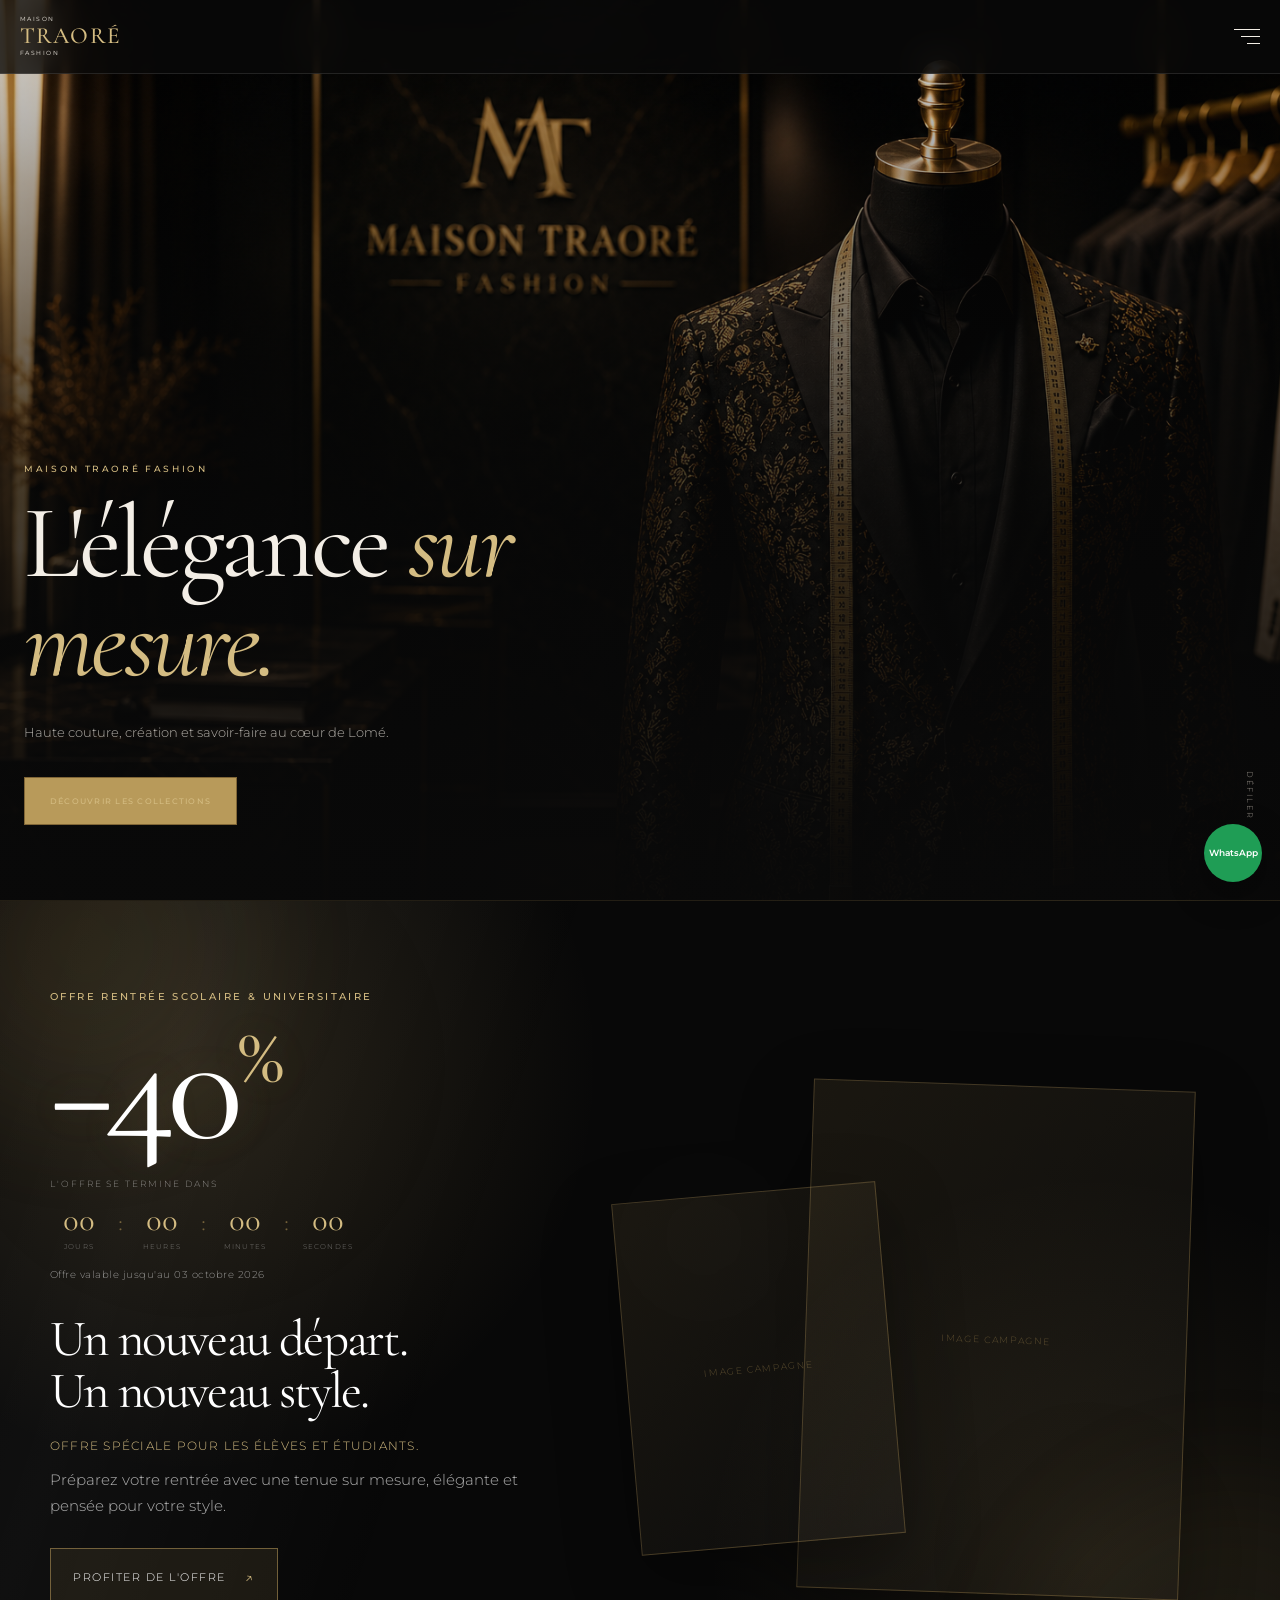
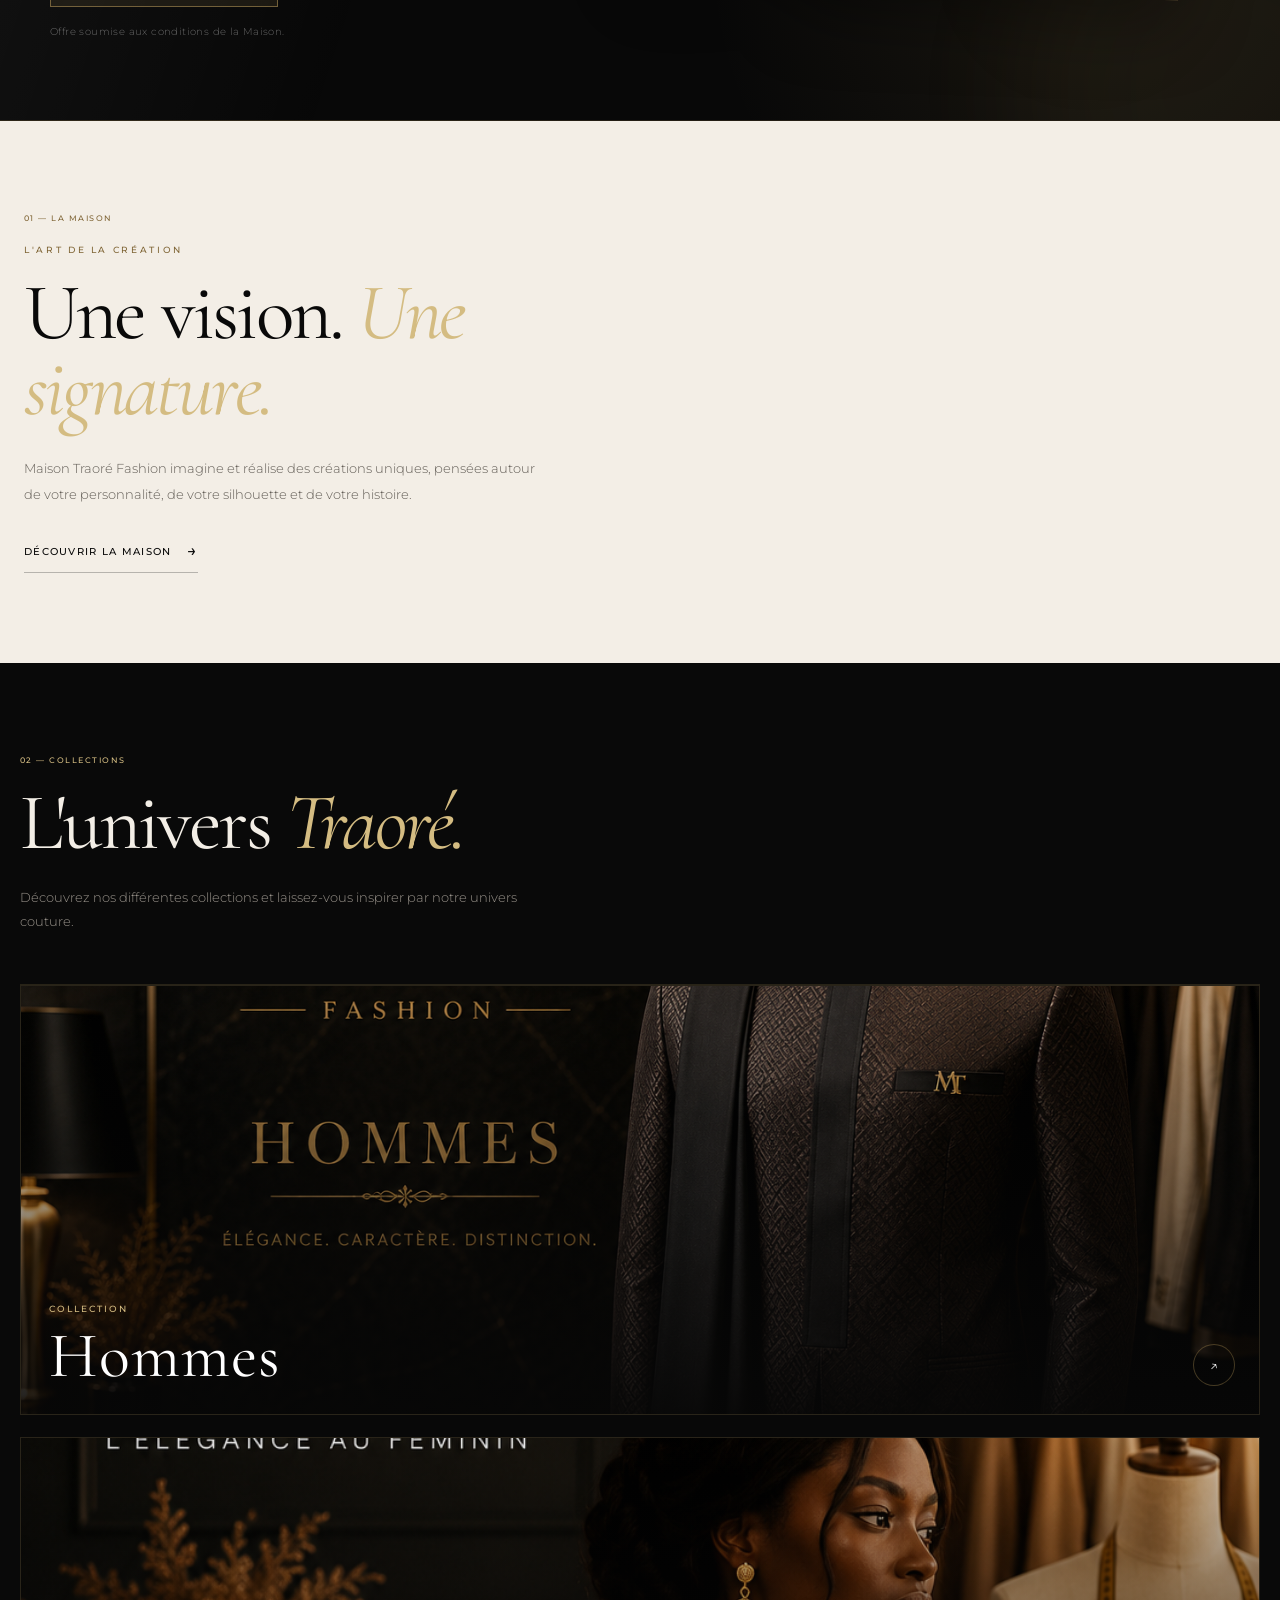
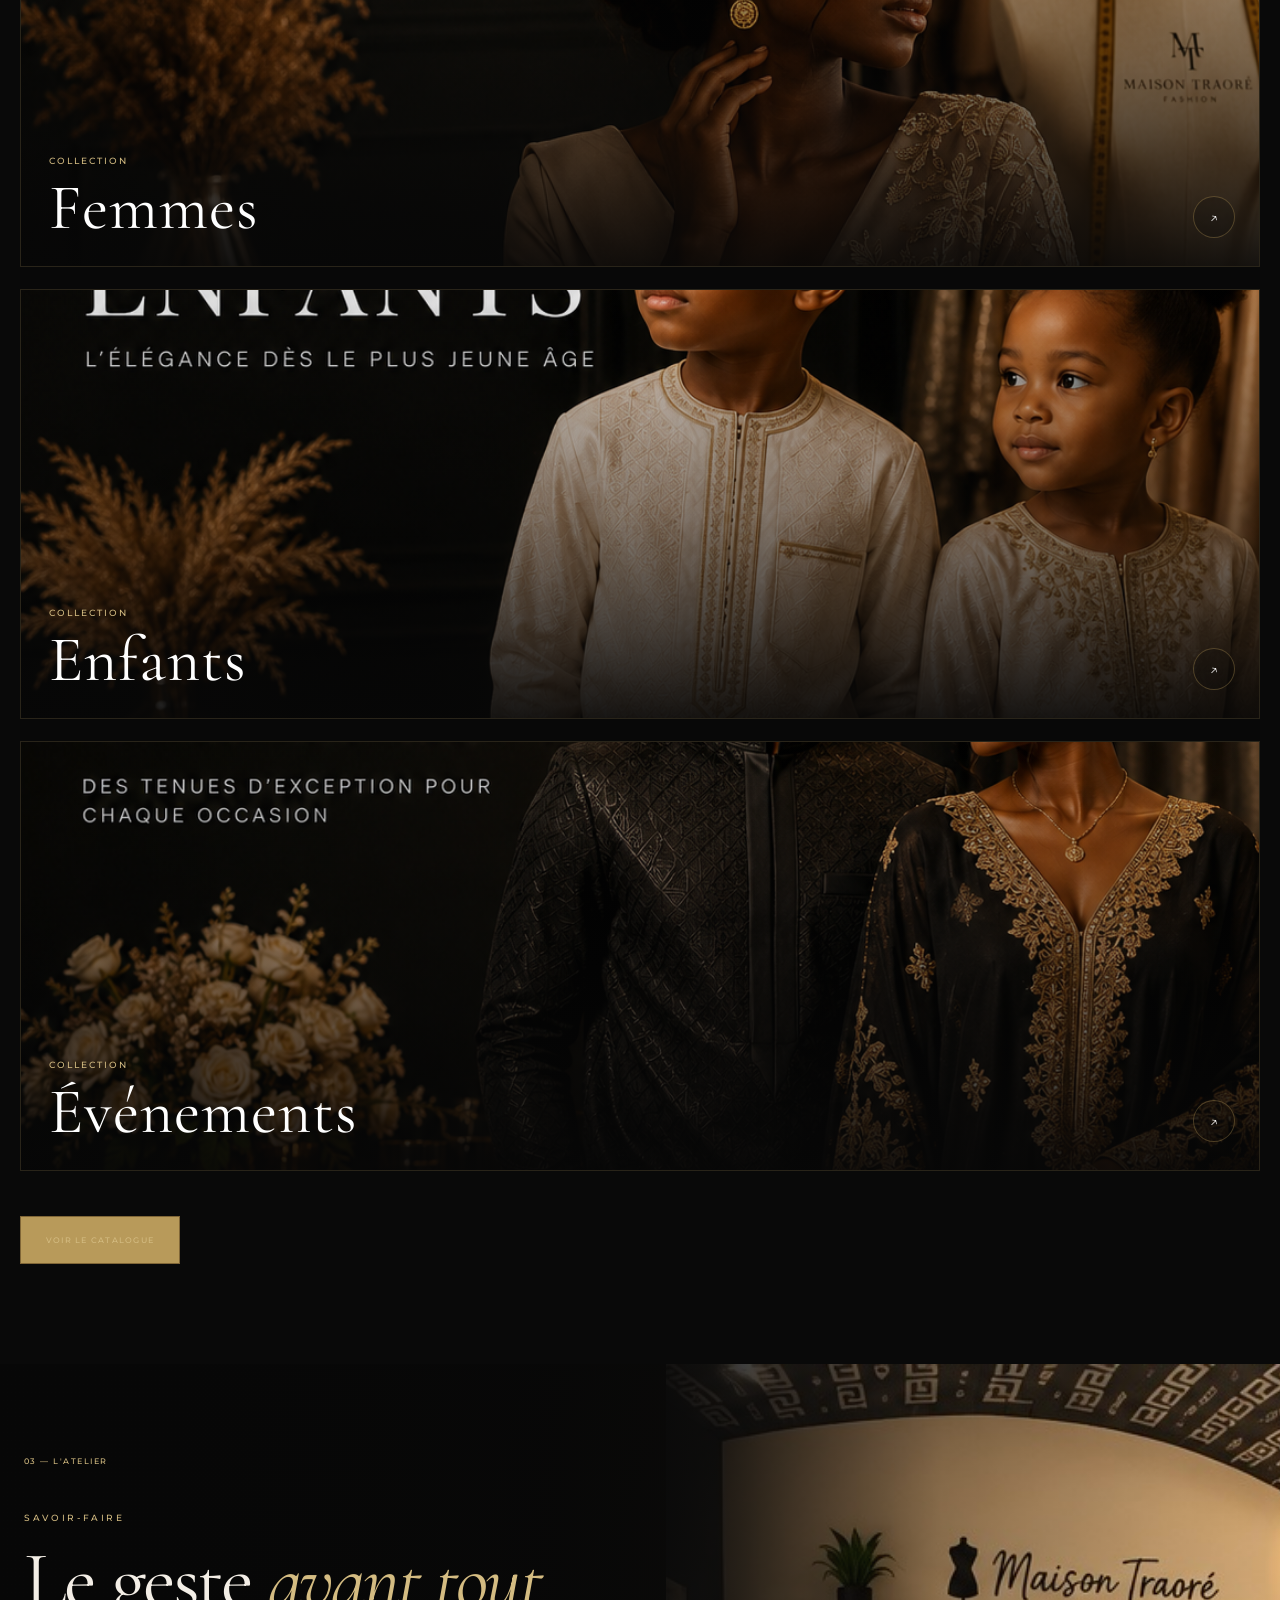
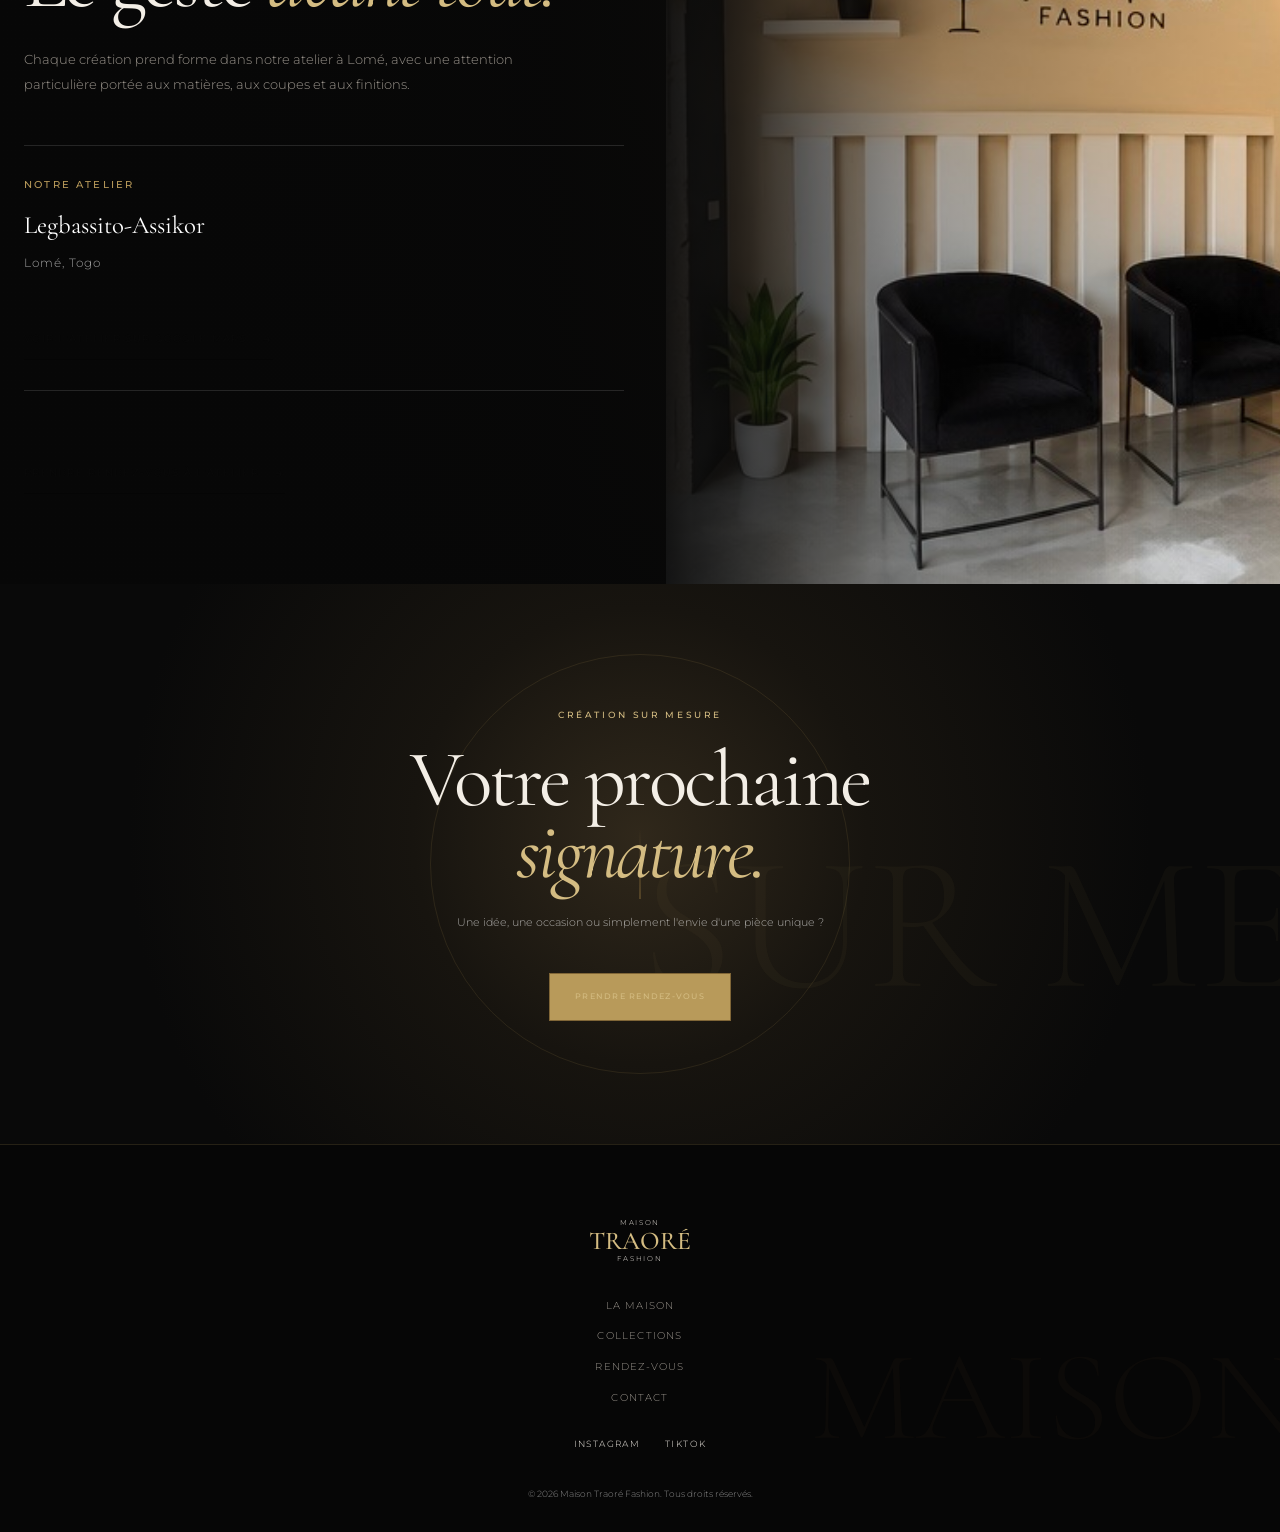
==== commit ea74bfd2: "Add back-to-school offer countdown" ====
--- a/index.html
+++ b/index.html
@@ -201,6 +201,48 @@
             <div class="school-offer-discount">
                 <span>−</span>40<span class="percent">%</span>
             </div>
+
+<div class="school-offer-countdown" aria-label="Angebot endet am 3. Oktober 2026">
+
+    <span class="countdown-label">
+        L'OFFRE SE TERMINE DANS
+    </span>
+
+    <div class="countdown-timer">
+
+        <div class="countdown-unit">
+            <strong id="countdown-days">00</strong>
+            <span>JOURS</span>
+        </div>
+
+        <div class="countdown-separator">:</div>
+
+        <div class="countdown-unit">
+            <strong id="countdown-hours">00</strong>
+            <span>HEURES</span>
+        </div>
+
+        <div class="countdown-separator">:</div>
+
+        <div class="countdown-unit">
+            <strong id="countdown-minutes">00</strong>
+            <span>MINUTES</span>
+        </div>
+
+        <div class="countdown-separator">:</div>
+
+        <div class="countdown-unit">
+            <strong id="countdown-seconds">00</strong>
+            <span>SECONDES</span>
+        </div>
+
+    </div>
+
+    <span class="countdown-deadline">
+        Offre valable jusqu'au 03 octobre 2026
+    </span>
+
+</div>
 
             <h2>
                 Un nouveau départ.<br>
--- a/css/style.css
+++ b/css/style.css
@@ -5443,4 +5443,534 @@
     line-height: 1;
     white-space: nowrap;
     pointer-events: none;
+}
+/* =====================================================
+   OFFRE RENTRÉE — ÉLÈVES & ÉTUDIANTS
+   Maison Traoré Fashion
+   ===================================================== */
+
+.school-offer {
+    position: relative;
+    width: 100%;
+    min-height: 620px;
+    overflow: hidden;
+    isolation: isolate;
+    background:
+        radial-gradient(
+            circle at 15% 20%,
+            rgba(185, 154, 90, 0.16),
+            transparent 32%
+        ),
+        radial-gradient(
+            circle at 85% 80%,
+            rgba(185, 154, 90, 0.10),
+            transparent 30%
+        ),
+        #080808;
+    border-top: 1px solid rgba(185, 154, 90, 0.15);
+    border-bottom: 1px solid rgba(185, 154, 90, 0.15);
+}
+
+
+/* -----------------------------------------------------
+   ANIMATED BACKGROUND
+   ----------------------------------------------------- */
+
+.school-offer-bg {
+    position: absolute;
+    inset: 0;
+    z-index: -1;
+    overflow: hidden;
+    pointer-events: none;
+}
+
+.offer-orb {
+    position: absolute;
+    display: block;
+    border-radius: 50%;
+    filter: blur(70px);
+    opacity: 0.32;
+    will-change: transform;
+}
+
+.offer-orb-1 {
+    width: 330px;
+    height: 330px;
+    top: -120px;
+    left: -80px;
+    background: rgba(185, 154, 90, 0.28);
+    animation: offerFloatOne 12s ease-in-out infinite alternate;
+}
+
+.offer-orb-2 {
+    width: 420px;
+    height: 420px;
+    right: -160px;
+    bottom: -180px;
+    background: rgba(185, 154, 90, 0.20);
+    animation: offerFloatTwo 15s ease-in-out infinite alternate;
+}
+
+.offer-orb-3 {
+    width: 180px;
+    height: 180px;
+    left: 48%;
+    top: 30%;
+    background: rgba(255, 255, 255, 0.07);
+    animation: offerFloatThree 9s ease-in-out infinite alternate;
+}
+
+.offer-light {
+    position: absolute;
+    width: 55%;
+    height: 180%;
+    top: -40%;
+    left: -20%;
+    background: linear-gradient(
+        90deg,
+        transparent,
+        rgba(255, 255, 255, 0.035),
+        transparent
+    );
+    transform: rotate(18deg);
+    animation: offerLightMove 10s linear infinite;
+}
+
+@keyframes offerFloatOne {
+    0% {
+        transform: translate3d(0, 0, 0) scale(1);
+    }
+
+    100% {
+        transform: translate3d(170px, 90px, 0) scale(1.18);
+    }
+}
+
+@keyframes offerFloatTwo {
+    0% {
+        transform: translate3d(0, 0, 0) scale(1);
+    }
+
+    100% {
+        transform: translate3d(-150px, -100px, 0) scale(1.12);
+    }
+}
+
+@keyframes offerFloatThree {
+    0% {
+        transform: translate3d(-30px, 20px, 0);
+    }
+
+    100% {
+        transform: translate3d(80px, -60px, 0);
+    }
+}
+
+@keyframes offerLightMove {
+    0% {
+        transform: translateX(-80%) rotate(18deg);
+    }
+
+    100% {
+        transform: translateX(260%) rotate(18deg);
+    }
+}
+
+
+/* -----------------------------------------------------
+   CONTENT
+   ----------------------------------------------------- */
+
+.school-offer-inner {
+    position: relative;
+    z-index: 2;
+    width: min(1180px, calc(100% - 40px));
+    min-height: 620px;
+    margin: 0 auto;
+    padding: 80px 0;
+    display: grid;
+    grid-template-columns: minmax(0, 0.9fr) minmax(0, 1.1fr);
+    gap: 60px;
+    align-items: center;
+}
+
+
+/* -----------------------------------------------------
+   TEXT
+   ----------------------------------------------------- */
+
+.school-offer-content {
+    position: relative;
+    z-index: 4;
+}
+
+.school-offer-kicker {
+    display: inline-block;
+    margin-bottom: 20px;
+    color: var(--gold-light);
+    font-family: var(--sans);
+    font-size: 0.62rem;
+    font-weight: 500;
+    letter-spacing: 0.24em;
+    line-height: 1.5;
+    text-transform: uppercase;
+}
+
+.school-offer-discount {
+    margin: 0 0 12px;
+    color: #fff;
+    font-family: var(--serif);
+    font-size: clamp(6rem, 13vw, 10rem);
+    font-weight: 400;
+    line-height: 0.78;
+    letter-spacing: -0.06em;
+    text-shadow:
+        0 0 40px rgba(185, 154, 90, 0.16);
+}
+
+.school-offer-discount .percent {
+    color: var(--gold-light);
+    font-size: 0.52em;
+    vertical-align: top;
+    margin-left: 4px;
+}
+
+.school-offer-content h2 {
+    max-width: 520px;
+    margin: 25px 0 18px;
+    color: #fff;
+    font-family: var(--serif);
+    font-size: clamp(2rem, 4vw, 3.5rem);
+    font-weight: 400;
+    line-height: 1.02;
+}
+
+.school-offer-target {
+    margin: 0 0 10px;
+    color: var(--gold-light);
+    font-family: var(--sans);
+    font-size: 0.78rem;
+    letter-spacing: 0.10em;
+    text-transform: uppercase;
+}
+
+.school-offer-description {
+    max-width: 470px;
+    margin: 0 0 28px;
+    color: rgba(255, 255, 255, 0.68);
+    font-family: var(--sans);
+    font-size: 0.92rem;
+    line-height: 1.8;
+}
+
+.school-offer-button {
+    display: inline-flex;
+    align-items: center;
+    gap: 18px;
+    padding: 15px 22px;
+    border: 1px solid rgba(185, 154, 90, 0.55);
+    color: #fff;
+    background: rgba(185, 154, 90, 0.10);
+    font-family: var(--sans);
+    font-size: 0.68rem;
+    letter-spacing: 0.14em;
+    text-decoration: none;
+    text-transform: uppercase;
+    transition:
+        background 0.35s ease,
+        border-color 0.35s ease,
+        transform 0.35s ease;
+}
+
+.school-offer-button span {
+    color: var(--gold-light);
+    font-size: 1rem;
+}
+
+.school-offer-button:hover {
+    background: rgba(185, 154, 90, 0.20);
+    border-color: var(--gold-light);
+    transform: translateY(-3px);
+}
+
+.school-offer-note {
+    display: block;
+    margin-top: 16px;
+    color: rgba(255, 255, 255, 0.38);
+    font-family: var(--sans);
+    font-size: 0.62rem;
+    letter-spacing: 0.04em;
+}
+
+
+/* -----------------------------------------------------
+   IMAGE RESERVATION
+   ----------------------------------------------------- */
+
+.school-offer-images {
+    position: relative;
+    min-height: 470px;
+    display: flex;
+    align-items: center;
+    justify-content: center;
+}
+
+.offer-image-slot {
+    position: absolute;
+    overflow: hidden;
+    border: 1px solid rgba(185, 154, 90, 0.30);
+    background:
+        linear-gradient(
+            135deg,
+            rgba(185, 154, 90, 0.10),
+            rgba(255, 255, 255, 0.02)
+        );
+    box-shadow:
+        0 25px 70px rgba(0, 0, 0, 0.35);
+}
+
+.offer-image-slot span {
+    position: absolute;
+    inset: 0;
+    display: flex;
+    align-items: center;
+    justify-content: center;
+    color: rgba(185, 154, 90, 0.42);
+    font-family: var(--sans);
+    font-size: 0.58rem;
+    letter-spacing: 0.18em;
+    text-transform: uppercase;
+}
+
+.offer-image-main {
+    width: 62%;
+    aspect-ratio: 3 / 4;
+    right: 7%;
+    top: 2%;
+    transform: rotate(2deg);
+}
+
+.offer-image-secondary {
+    width: 43%;
+    aspect-ratio: 3 / 4;
+    left: 2%;
+    bottom: 0;
+    transform: rotate(-5deg);
+}
+
+
+/* -----------------------------------------------------
+   MOBILE
+   ----------------------------------------------------- */
+
+@media (max-width: 800px) {
+
+    .school-offer {
+        min-height: auto;
+    }
+
+    .school-offer-inner {
+        min-height: auto;
+        padding: 65px 0;
+        grid-template-columns: 1fr;
+        gap: 45px;
+    }
+
+    .school-offer-content {
+        text-align: center;
+    }
+
+    .school-offer-kicker {
+        max-width: 300px;
+    }
+
+    .school-offer-content h2,
+    .school-offer-description {
+        margin-left: auto;
+        margin-right: auto;
+    }
+
+    .school-offer-images {
+        min-height: 430px;
+        width: 100%;
+        max-width: 500px;
+        margin: 0 auto;
+    }
+
+    .offer-image-main {
+        width: 62%;
+        right: 4%;
+    }
+
+    .offer-image-secondary {
+        width: 44%;
+        left: 3%;
+    }
+}
+
+
+@media (max-width: 500px) {
+
+    .school-offer-inner {
+        width: min(100% - 28px, 500px);
+        padding: 55px 0;
+    }
+
+    .school-offer-discount {
+        font-size: 6.5rem;
+    }
+
+    .school-offer-content h2 {
+        font-size: 2.25rem;
+    }
+
+    .school-offer-description {
+        font-size: 0.85rem;
+    }
+
+    .school-offer-images {
+        min-height: 350px;
+    }
+
+    .offer-image-main {
+        width: 65%;
+    }
+
+    .offer-image-secondary {
+        width: 45%;
+    }
+}
+
+
+/* -----------------------------------------------------
+   ACCESSIBILITY
+   ----------------------------------------------------- */
+
+@media (prefers-reduced-motion: reduce) {
+
+    .offer-orb,
+    .offer-light {
+        animation: none;
+    }
+
+    .school-offer-button {
+        transition: none;
+    }
+}
+/* =====================================================
+   OFFRE RENTRÉE — COUNTDOWN
+   ===================================================== */
+
+.school-offer-countdown {
+    margin: 28px 0 30px;
+}
+
+.countdown-label {
+    display: block;
+    margin-bottom: 12px;
+    color: rgba(255, 255, 255, 0.48);
+    font-family: var(--sans);
+    font-size: 0.55rem;
+    letter-spacing: 0.22em;
+    text-transform: uppercase;
+}
+
+.countdown-timer {
+    display: flex;
+    align-items: center;
+    gap: 10px;
+}
+
+.countdown-unit {
+    min-width: 58px;
+    display: flex;
+    flex-direction: column;
+    align-items: center;
+    gap: 5px;
+}
+
+.countdown-unit strong {
+    display: block;
+    color: var(--gold-light);
+    font-family: var(--serif);
+    font-size: 2rem;
+    font-weight: 400;
+    line-height: 1;
+    font-variant-numeric: tabular-nums;
+}
+
+.countdown-unit span {
+    color: rgba(255, 255, 255, 0.42);
+    font-family: var(--sans);
+    font-size: 0.46rem;
+    letter-spacing: 0.14em;
+}
+
+.countdown-separator {
+    color: rgba(185, 154, 90, 0.55);
+    font-family: var(--serif);
+    font-size: 1.6rem;
+    line-height: 1;
+    margin-top: -13px;
+}
+
+.countdown-deadline {
+    display: block;
+    margin-top: 13px;
+    color: rgba(255, 255, 255, 0.55);
+    font-family: var(--sans);
+    font-size: 0.62rem;
+    letter-spacing: 0.05em;
+}
+
+
+/* Mobile */
+
+@media (max-width: 800px) {
+
+    .school-offer-countdown {
+        display: flex;
+        flex-direction: column;
+        align-items: center;
+    }
+
+    .countdown-timer {
+        gap: 7px;
+    }
+
+    .countdown-unit {
+        min-width: 52px;
+    }
+
+    .countdown-unit strong {
+        font-size: 1.75rem;
+    }
+
+    .countdown-separator {
+        font-size: 1.35rem;
+    }
+}
+
+@media (max-width: 380px) {
+
+    .countdown-timer {
+        gap: 4px;
+    }
+
+    .countdown-unit {
+        min-width: 45px;
+    }
+
+    .countdown-unit strong {
+        font-size: 1.5rem;
+    }
+
+    .countdown-unit span {
+        font-size: 0.4rem;
+        letter-spacing: 0.08em;
+    }
+
+    .countdown-separator {
+        font-size: 1.15rem;
+    }
 }
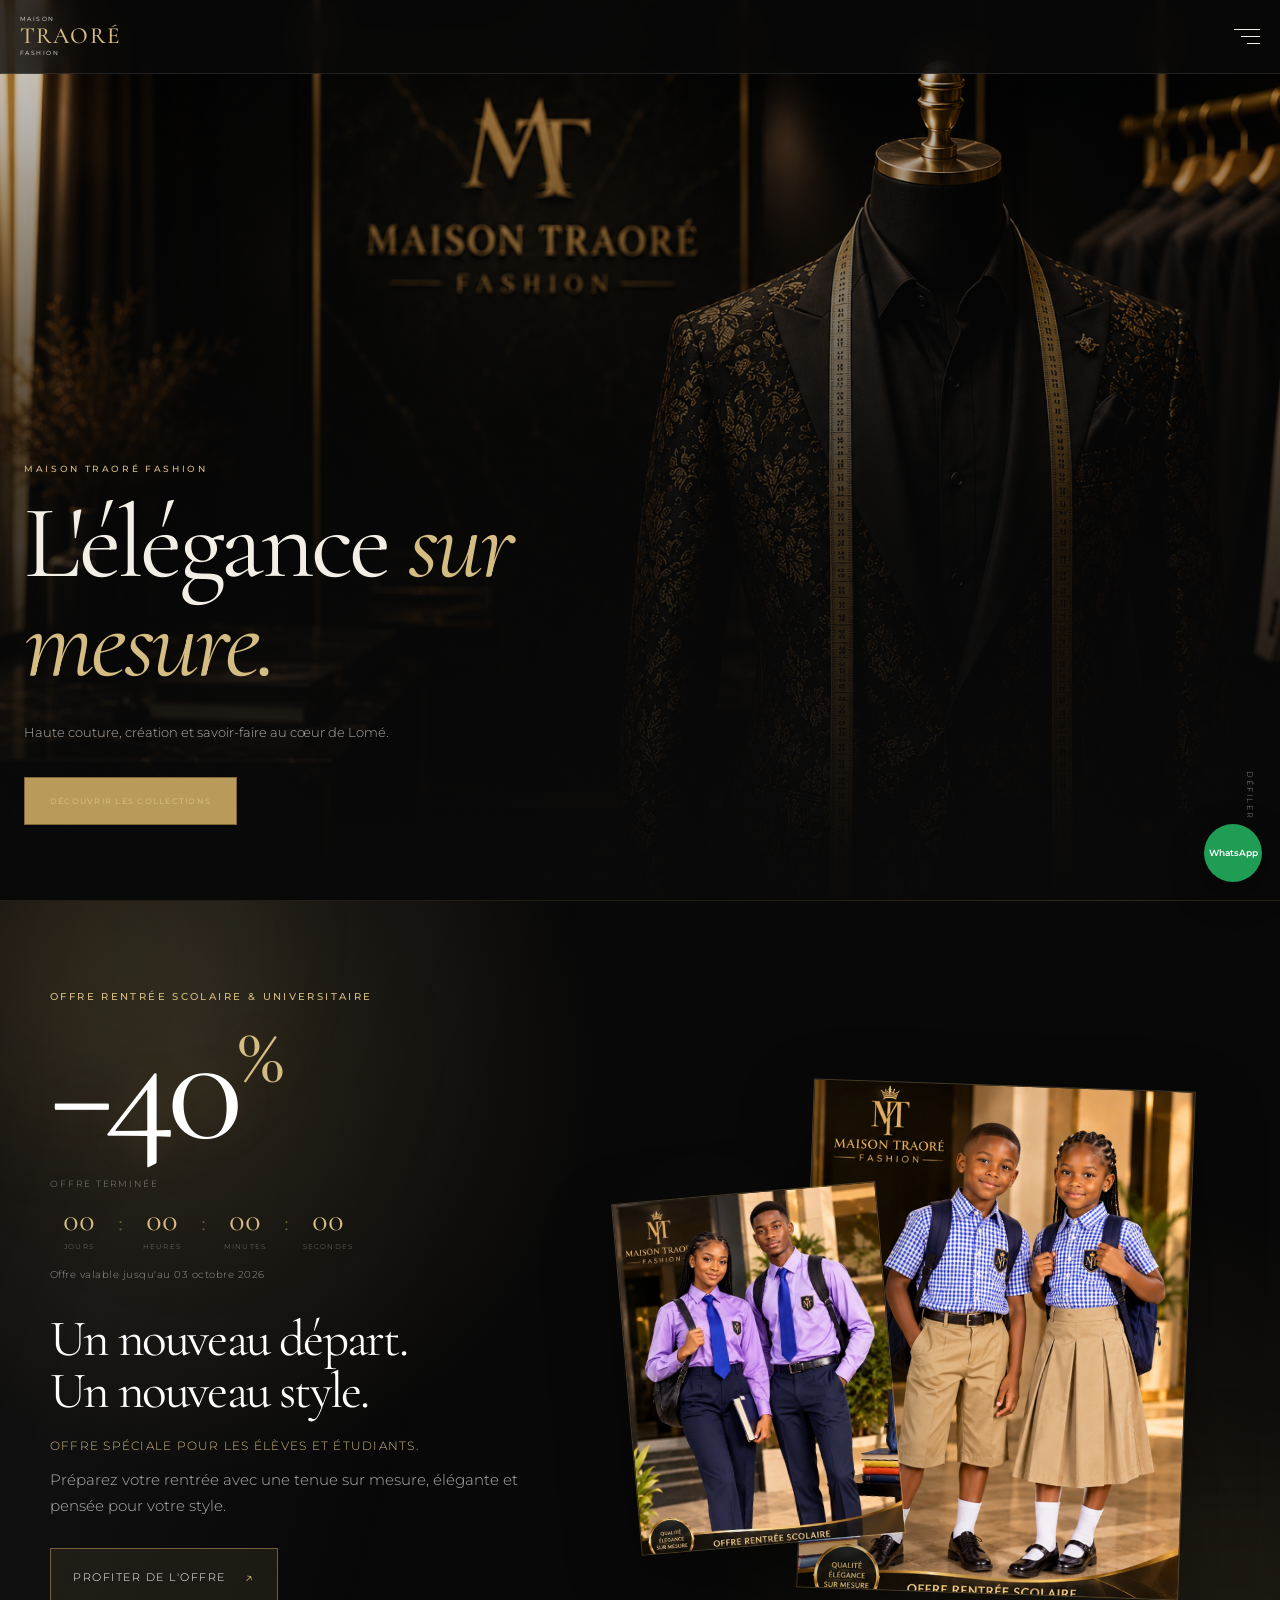
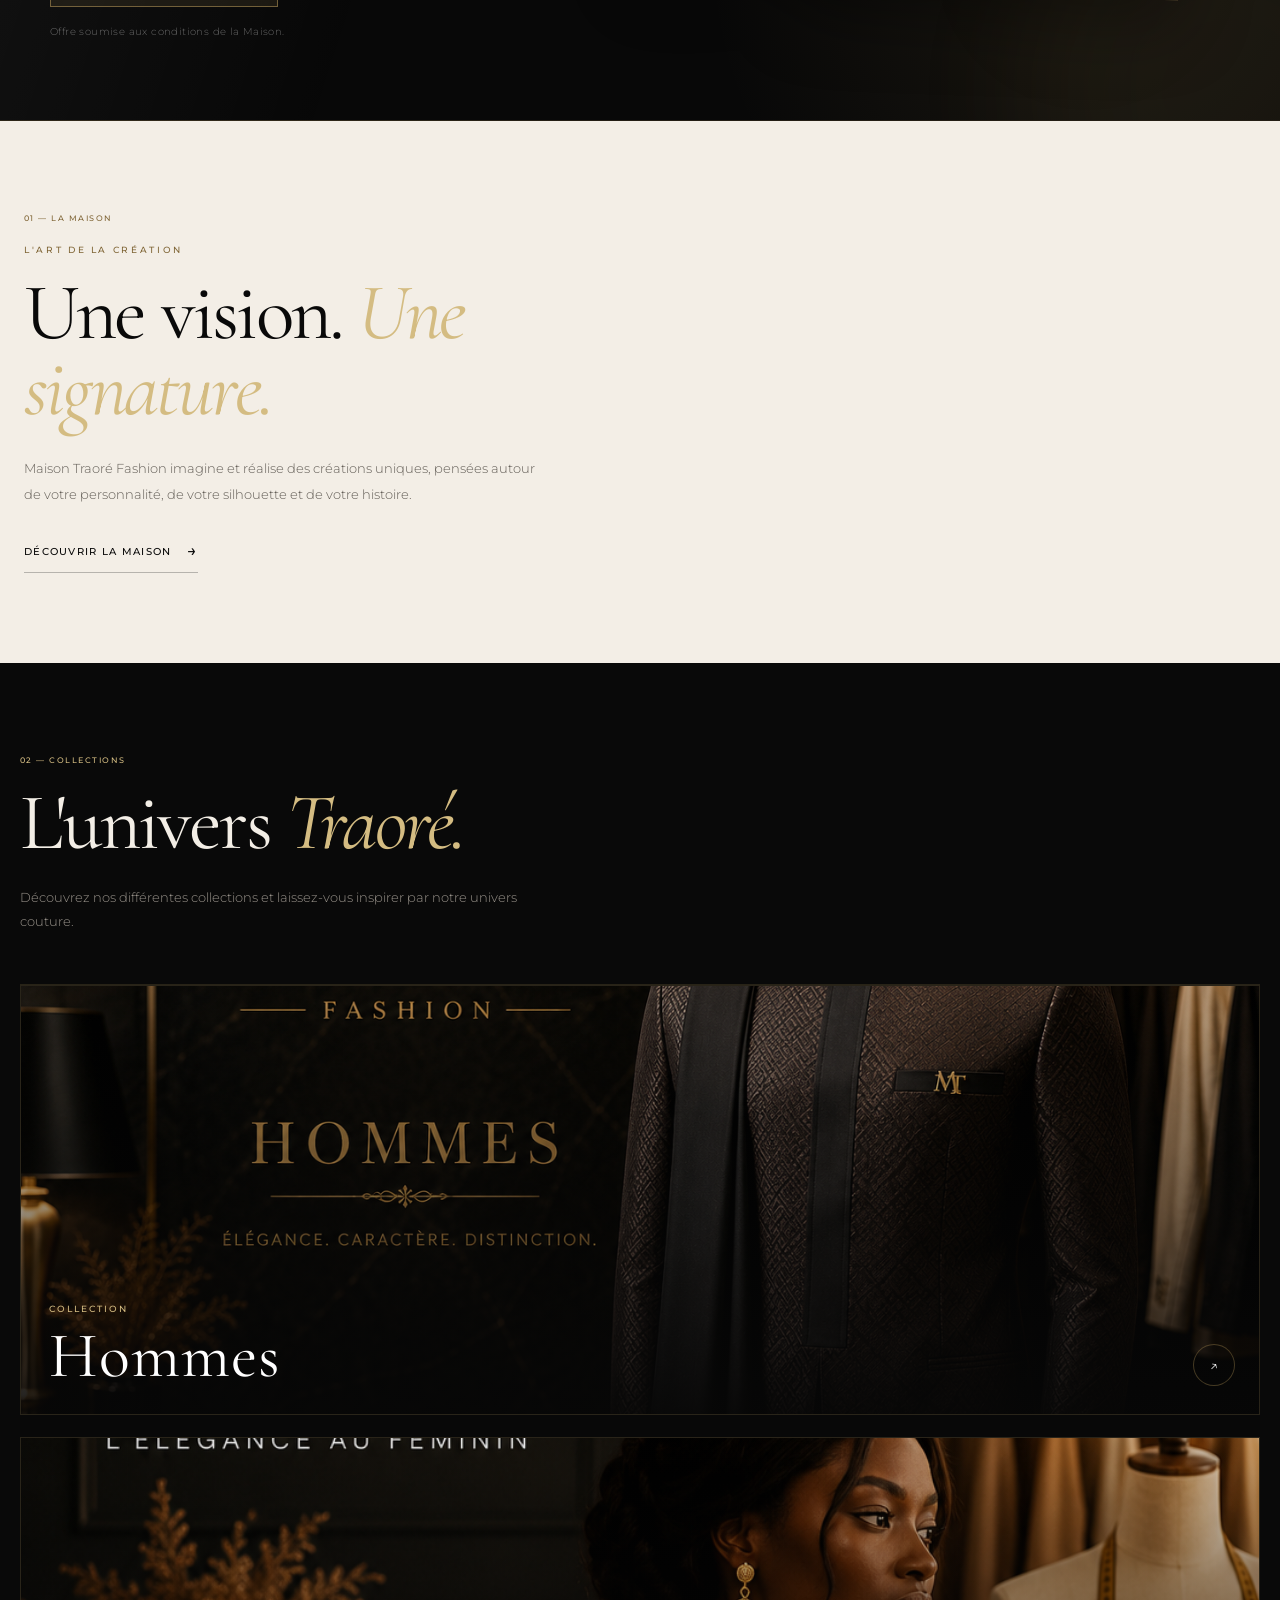
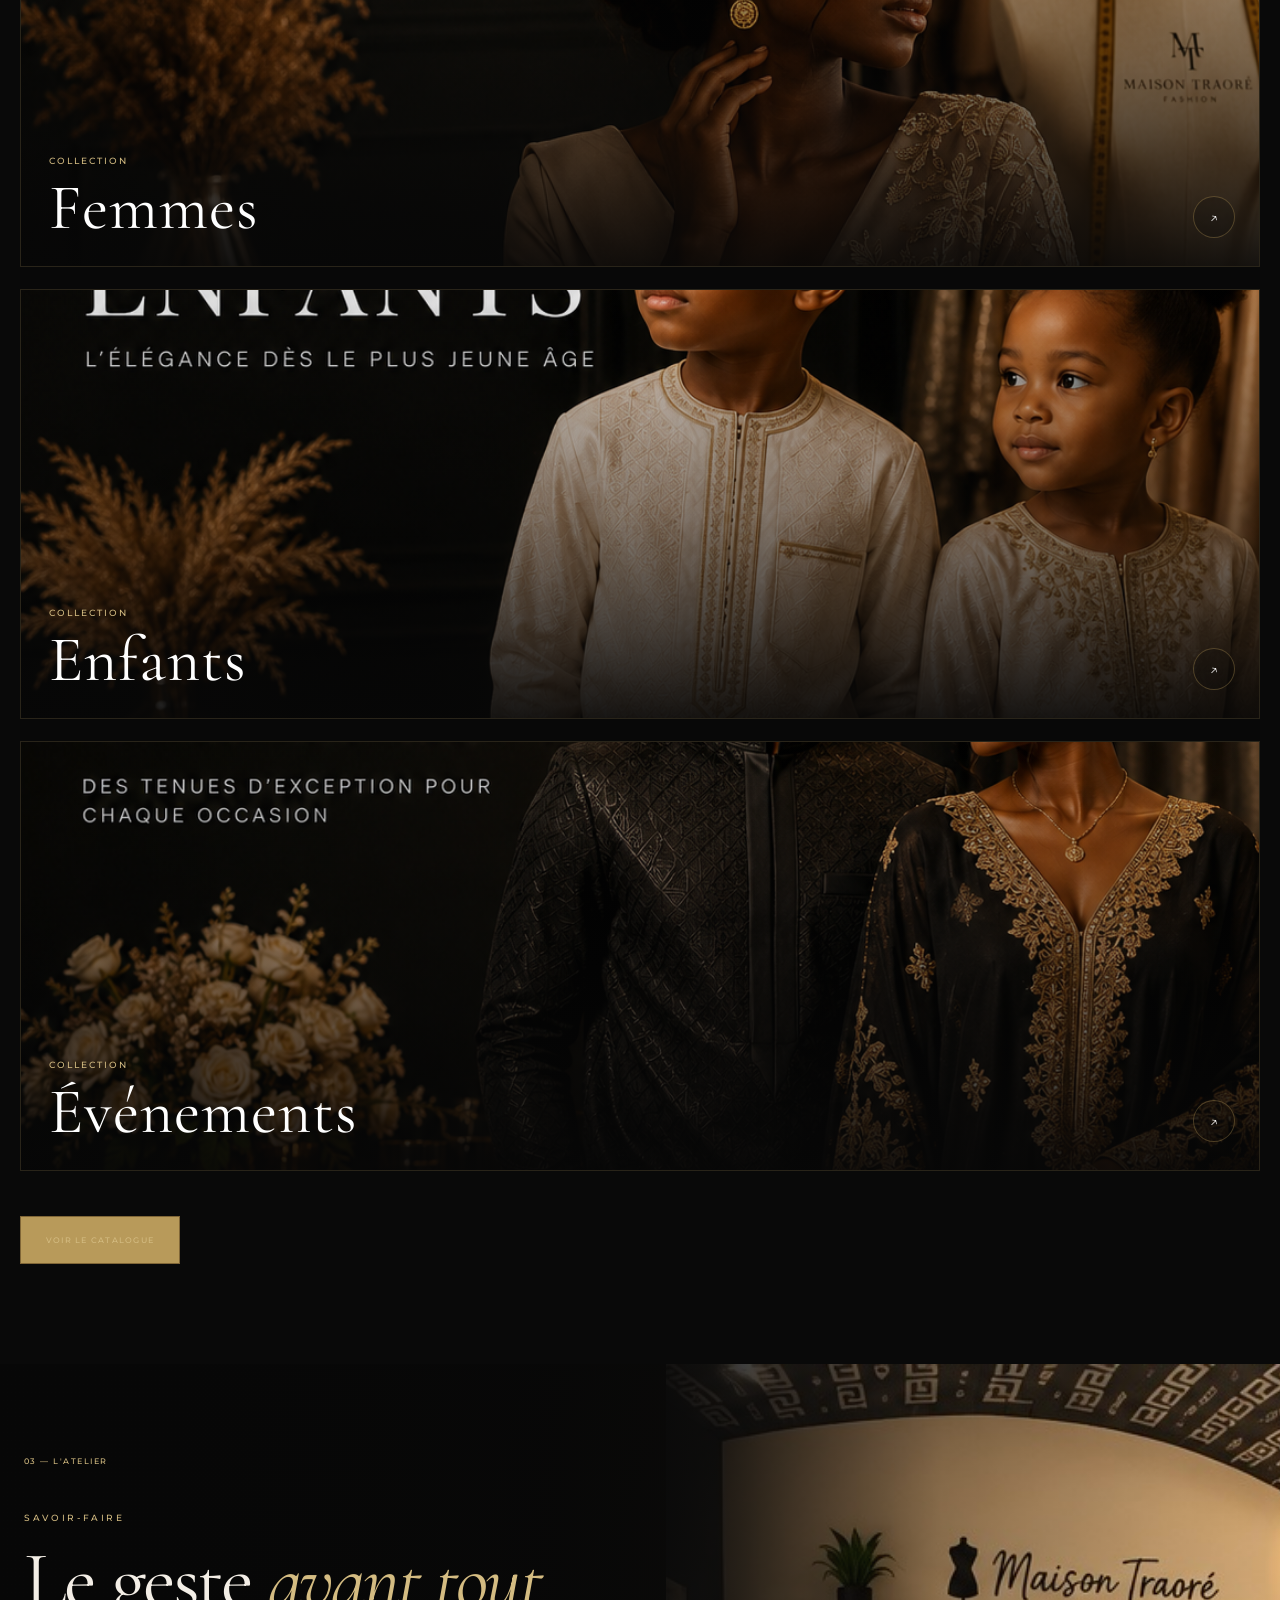
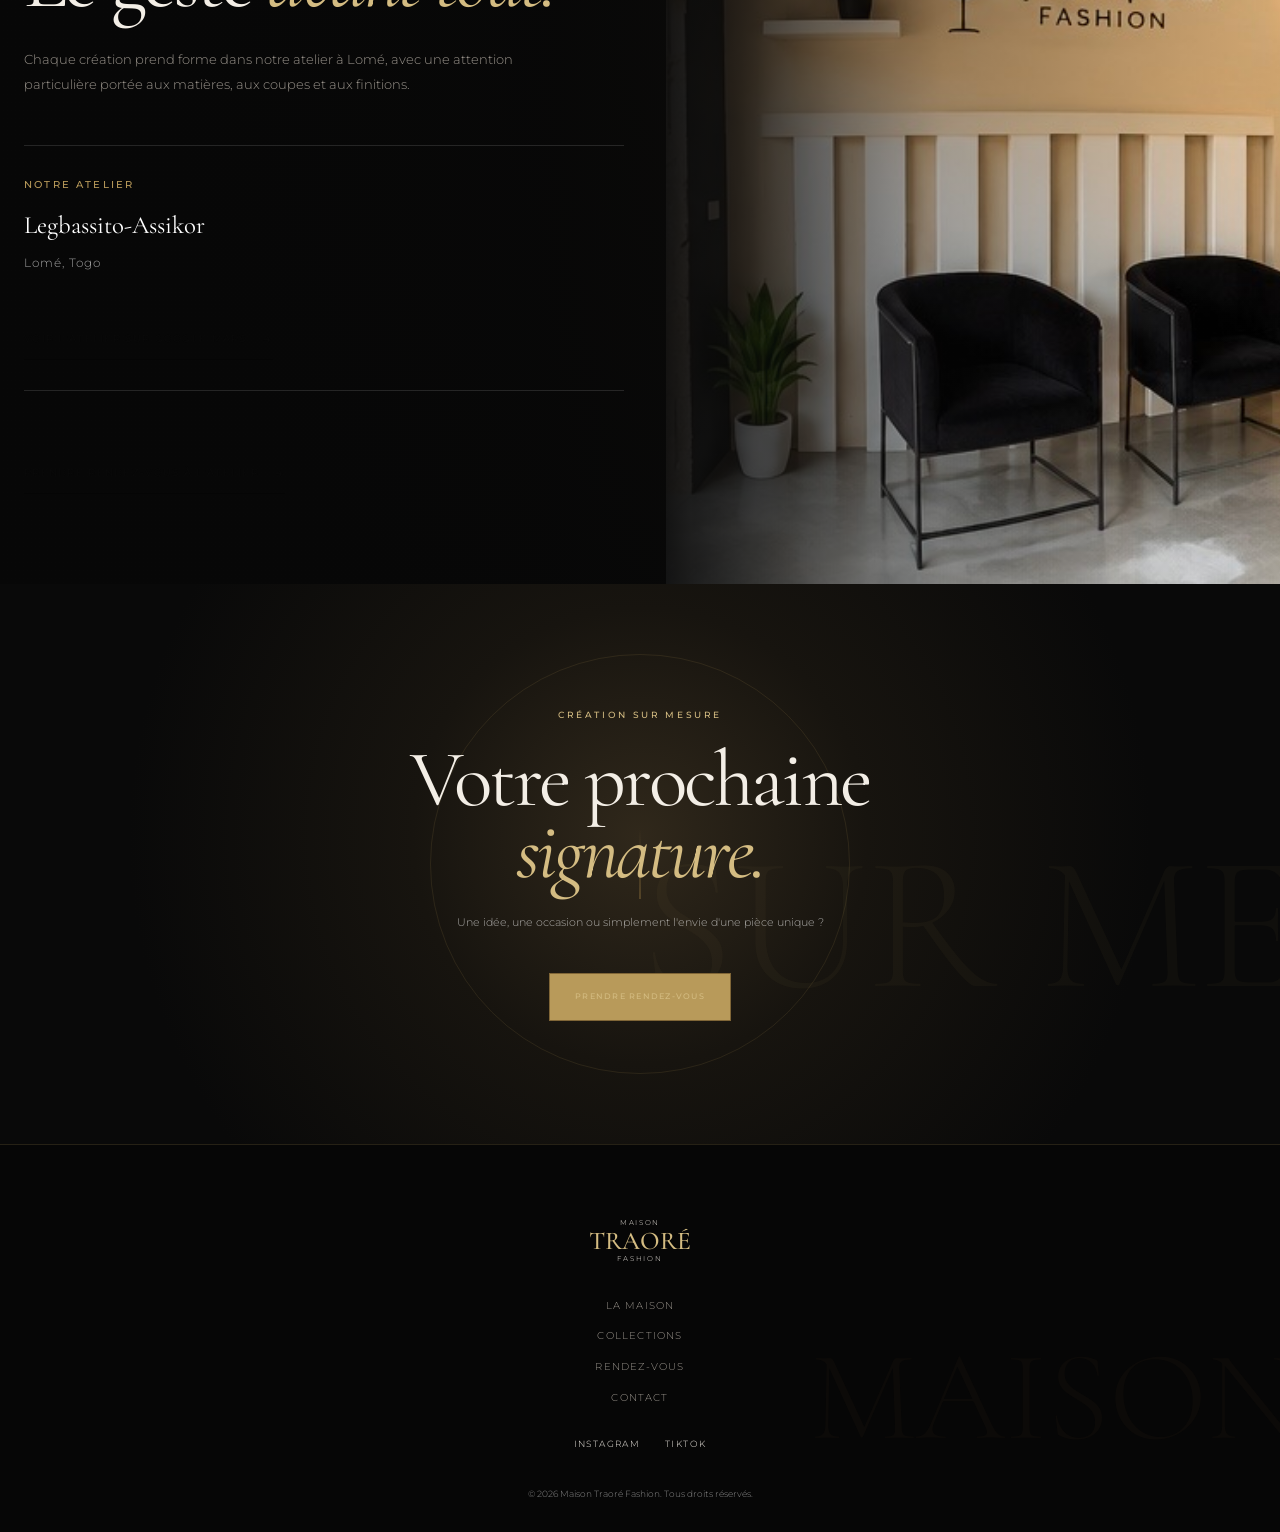
==== commit 9f879257: "Add back-to-school campaign images" ====
--- a/index.html
+++ b/index.html
@@ -274,12 +274,18 @@
         <div class="school-offer-images">
 
             <div class="offer-image-slot offer-image-main">
-                <span>IMAGE CAMPAGNE</span>
-            </div>
+    <img
+        src="images/images/hero/images/collections/offre/offre-rentree-enfants-01.jpg"
+        alt="Offre rentrée scolaire — Enfants Maison Traoré Fashion"
+    >
+</div>
 
             <div class="offer-image-slot offer-image-secondary">
-                <span>IMAGE CAMPAGNE</span>
-            </div>
+    <img
+        src="images/images/hero/images/collections/offre/offre-rentree-etudiants-01.jpg"
+        alt="Offre rentrée universitaire — Étudiants Maison Traoré Fashion"
+    >
+</div>
 
         </div>
 
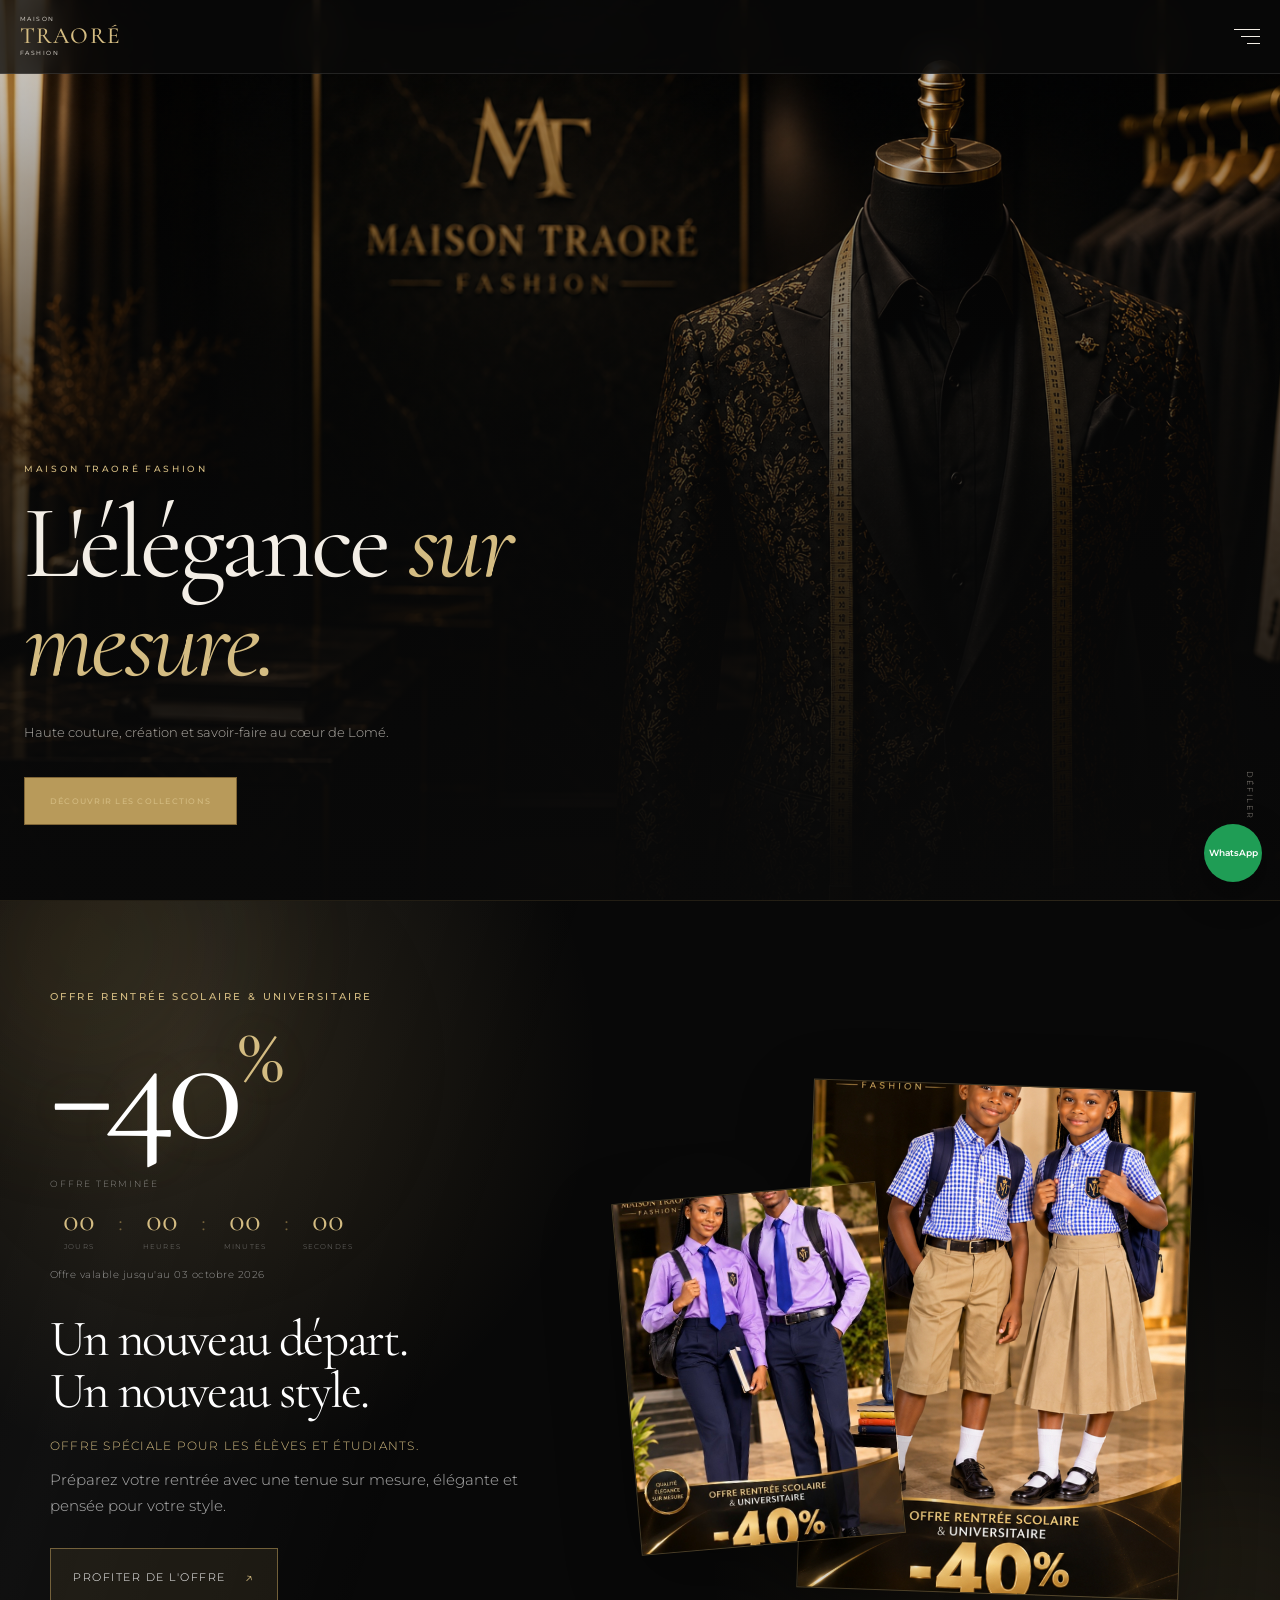
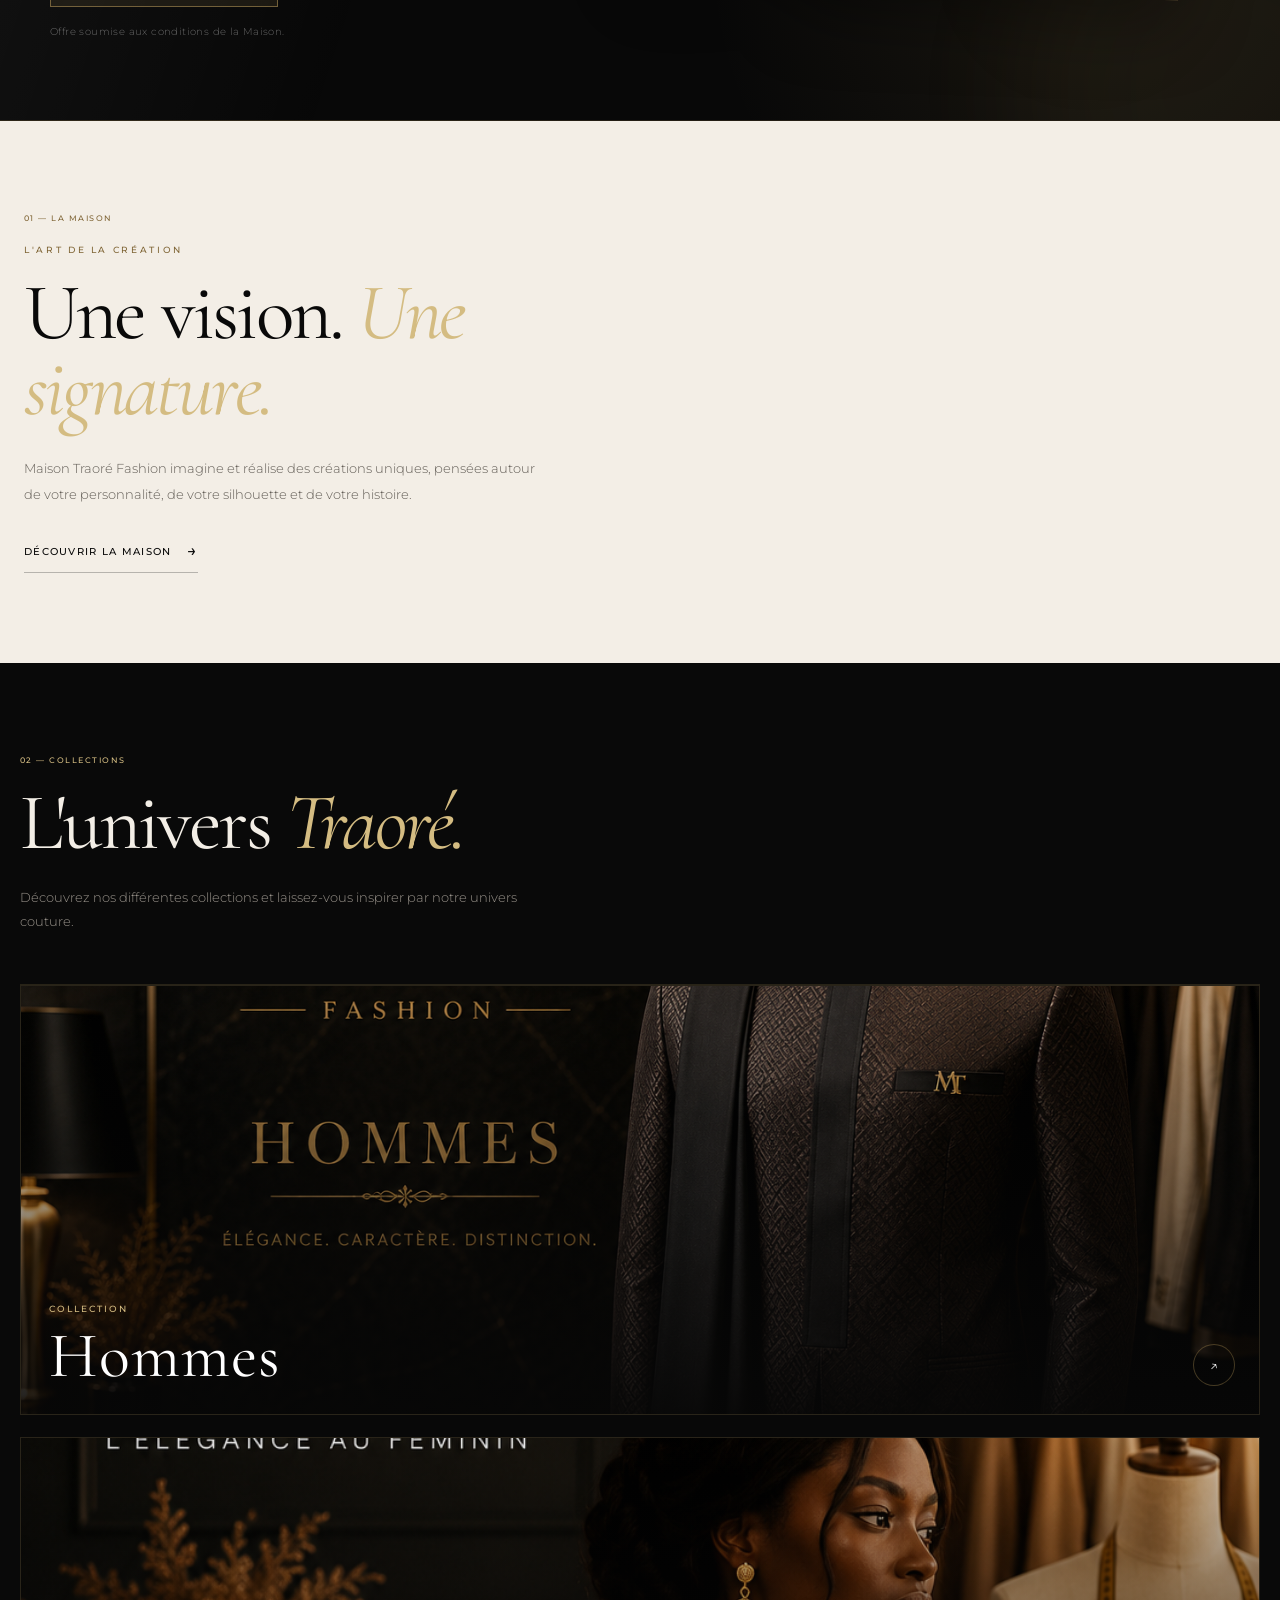
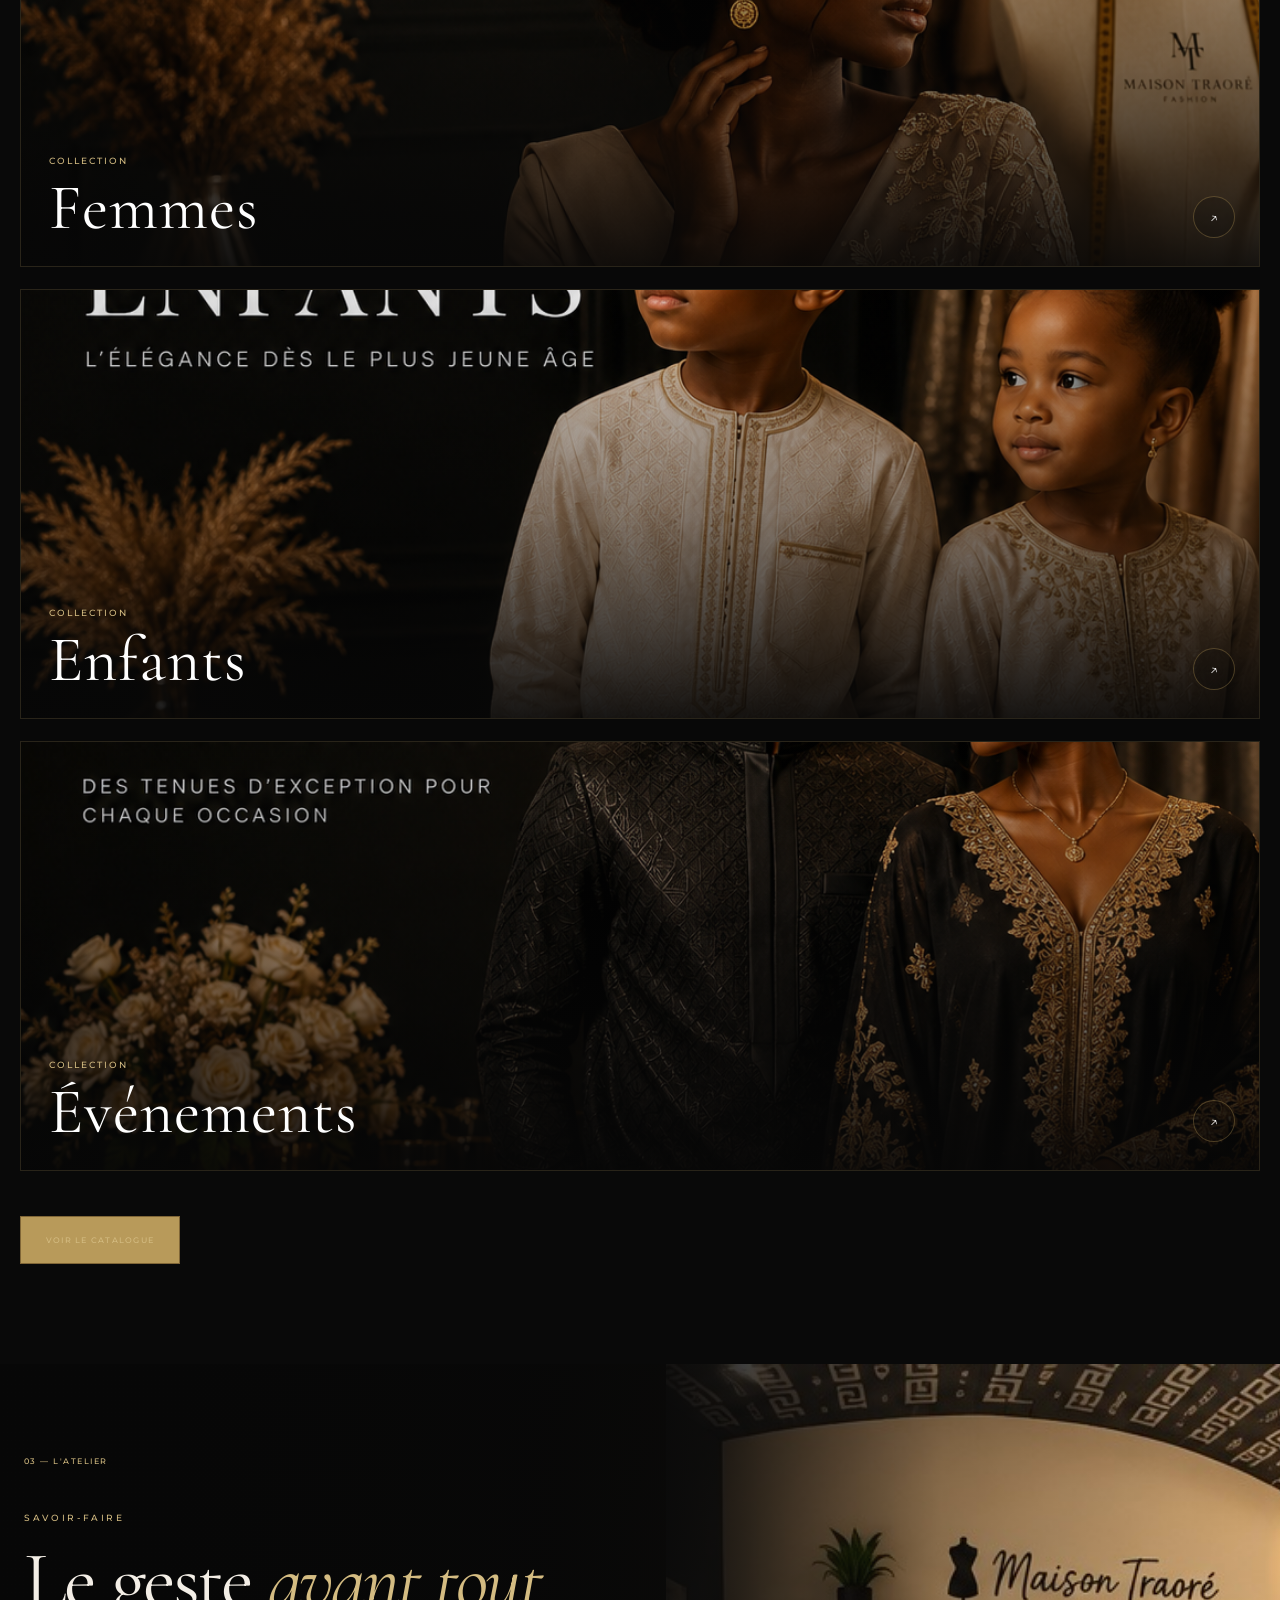
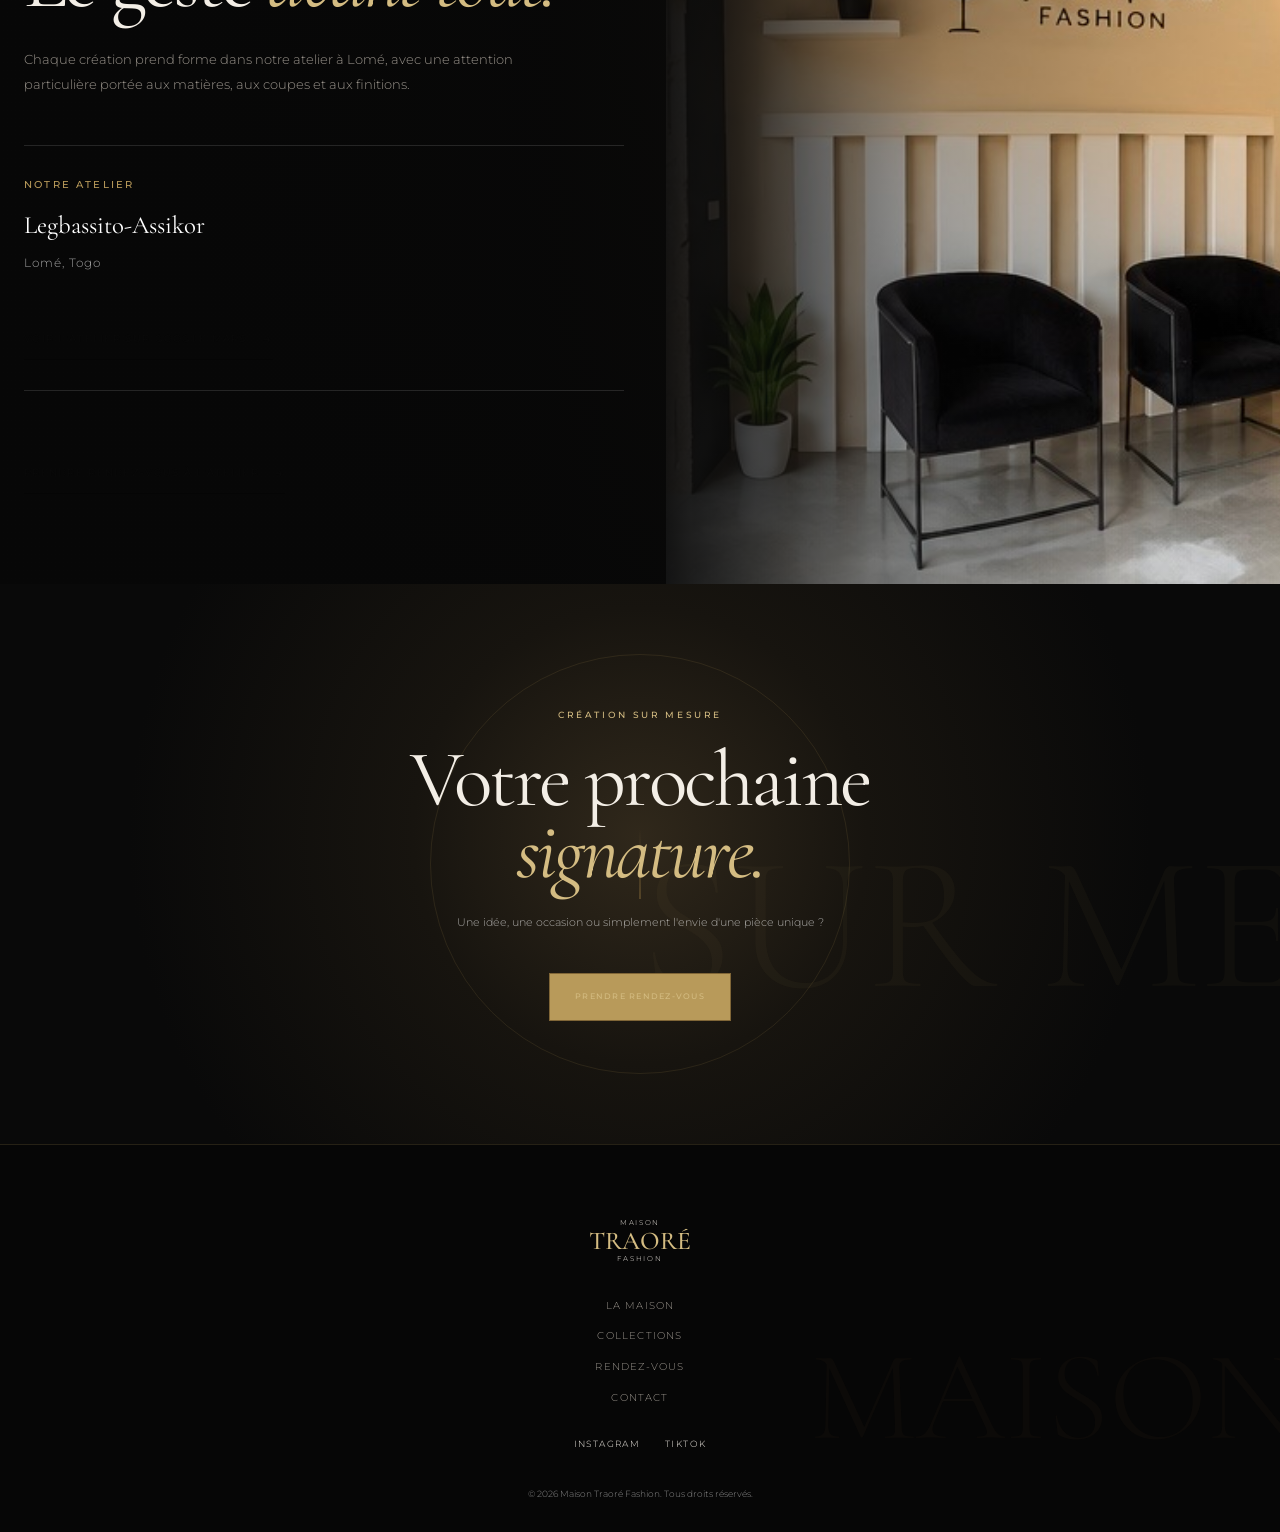
==== commit b9fec4d0: "Google Analytics auf Startseite integriert" ====
--- a/index.html
+++ b/index.html
@@ -1,6 +1,15 @@
 <!DOCTYPE html>
 <html lang="fr">
 <head>
+    <!-- Google tag (gtag.js) -->
+<script async src="https://www.googletagmanager.com/gtag/js?id=G-6TWN60QCV7"></script>
+<script>
+  window.dataLayer = window.dataLayer || [];
+  function gtag(){dataLayer.push(arguments);}
+  gtag('js', new Date());
+
+  gtag('config', 'G-6TWN60QCV7');
+</script>
     <meta charset="UTF-8">
     <meta
         name="viewport"
--- a/css/style.css
+++ b/css/style.css
@@ -5973,4 +5973,33 @@
     .countdown-separator {
         font-size: 1.15rem;
     }
+}
+/* =====================================================
+   OFFRE RENTRÉE — CAMPAIGN IMAGES
+   ===================================================== */
+
+.offer-image-slot img {
+    position: absolute;
+    inset: 0;
+    width: 100%;
+    height: 100%;
+    display: block;
+    object-fit: cover;
+    object-position: center;
+}
+
+.offer-image-main img {
+    object-position: center;
+}
+
+.offer-image-secondary img {
+    object-position: center;
+}
+
+/* Mobile */
+@media (max-width: 800px) {
+
+    .offer-image-slot img {
+        object-fit: cover;
+    }
 }
